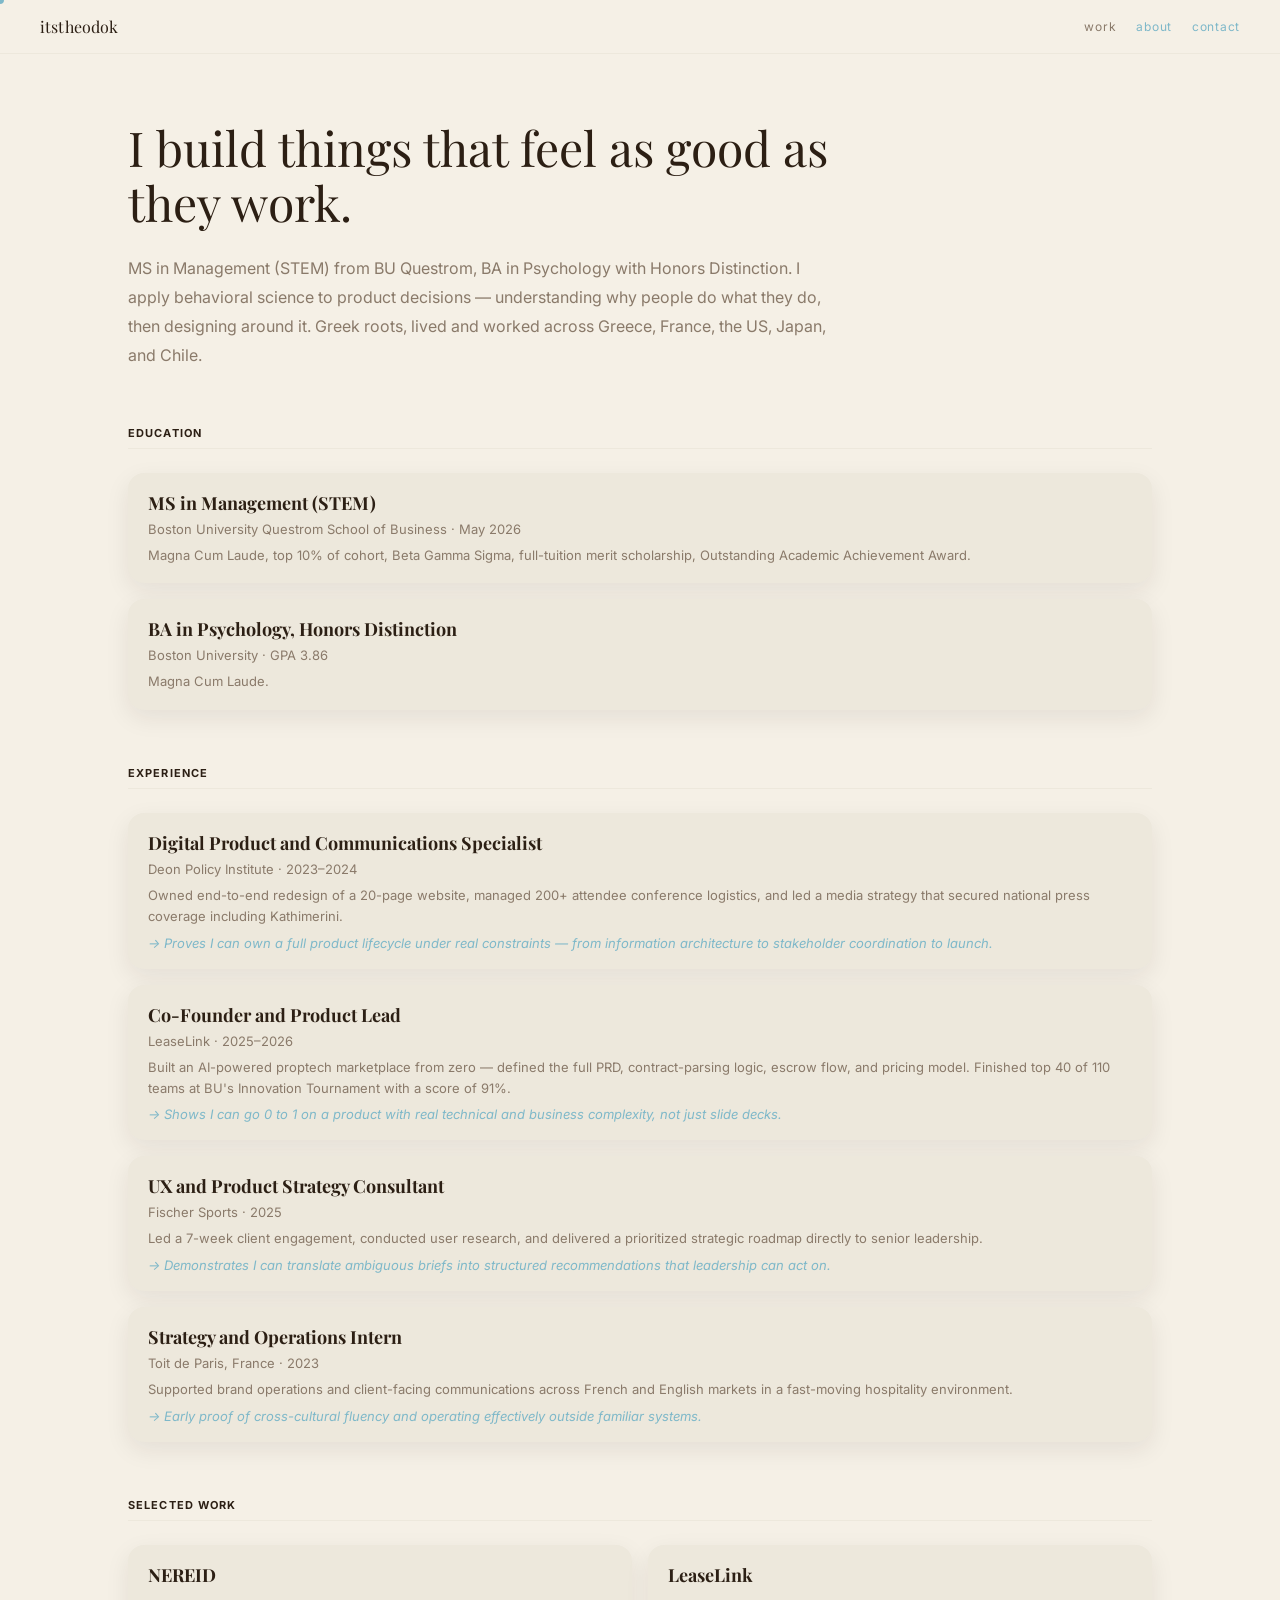
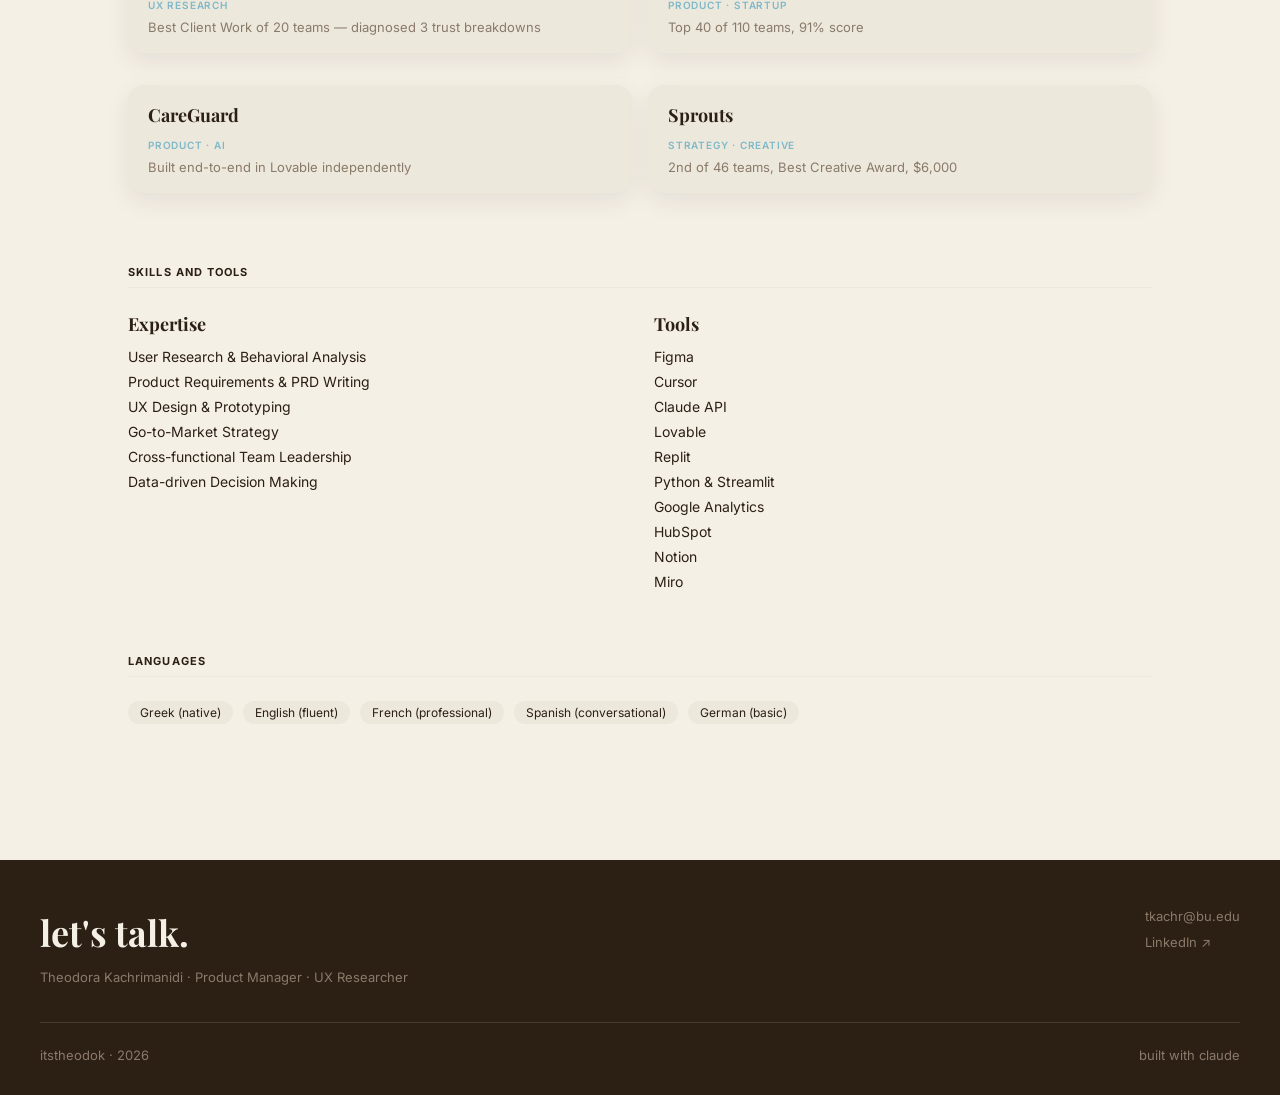
==== about.html @ 1ace08d6 "Refresh portfolio homepage and add project pages" ====
<!DOCTYPE html>
<html lang="en">
  <head>
    <meta charset="UTF-8" />
    <meta name="viewport" content="width=device-width, initial-scale=1.0" />
    <title>About — itstheodok</title>
    <meta name="description" content="About Theodora Kachrimanidi and her experience." />
    <link rel="preconnect" href="https://fonts.googleapis.com" />
    <link rel="preconnect" href="https://fonts.gstatic.com" crossorigin />
    <link
      href="https://fonts.googleapis.com/css2?family=Inter:wght@400;500;600;700&family=Playfair+Display:wght@600;700&display=swap"
      rel="stylesheet"
    />
    <link rel="stylesheet" href="styles.css" />
  </head>
  <body class="page-about">
    <nav class="site-nav">
      <a class="nav-logo" href="index.html">itstheodok</a>
      <div class="nav-links">
        <a class="nav-link" data-page="projects" href="projects.html">work</a>
        <a class="nav-link active" data-page="about" href="about.html">about</a>
        <a class="nav-link" data-page="contact" href="#footer">contact</a>
      </div>
    </nav>

    <main class="about-page">
      <section class="about-section intro">
        <p class="pull-quote">I build things that feel as good as they work.</p>
        <p class="intro-copy">
          MS in Management (STEM) from BU Questrom, BA in Psychology with Honors Distinction. I apply
          behavioral science to product decisions — understanding why people do what they do, then
          designing around it. Greek roots, lived and worked across Greece, France, the US, Japan,
          and Chile.
        </p>
      </section>

      <section class="about-section">
        <h3 class="section-label">education</h3>
        <div class="entry-card">
          <h4>MS in Management (STEM)</h4>
          <p class="meta">Boston University Questrom School of Business · May 2026</p>
          <p class="details">
            Magna Cum Laude, top 10% of cohort, Beta Gamma Sigma, full-tuition merit scholarship, Outstanding Academic Achievement Award.
          </p>
        </div>
        <div class="entry-card">
          <h4>BA in Psychology, Honors Distinction</h4>
          <p class="meta">Boston University · GPA 3.86</p>
          <p class="details">Magna Cum Laude.</p>
        </div>
      </section>

      <section class="about-section">
        <h3 class="section-label">experience</h3>
        <div class="entry-card experience-card">
          <h4>Digital Product and Communications Specialist</h4>
          <p class="meta">Deon Policy Institute · 2023–2024</p>
          <p class="details">Owned end-to-end redesign of a 20-page website, managed 200+ attendee conference logistics, and led a media strategy that secured national press coverage including Kathimerini.</p>
          <p class="impact">→ Proves I can own a full product lifecycle under real constraints — from information architecture to stakeholder coordination to launch.</p>
        </div>
        <div class="entry-card experience-card">
          <h4>Co-Founder and Product Lead</h4>
          <p class="meta">LeaseLink · 2025–2026</p>
          <p class="details">Built an AI-powered proptech marketplace from zero — defined the full PRD, contract-parsing logic, escrow flow, and pricing model. Finished top 40 of 110 teams at BU's Innovation Tournament with a score of 91%.</p>
          <p class="impact">→ Shows I can go 0 to 1 on a product with real technical and business complexity, not just slide decks.</p>
        </div>
        <div class="entry-card experience-card">
          <h4>UX and Product Strategy Consultant</h4>
          <p class="meta">Fischer Sports · 2025</p>
          <p class="details">Led a 7-week client engagement, conducted user research, and delivered a prioritized strategic roadmap directly to senior leadership.</p>
          <p class="impact">→ Demonstrates I can translate ambiguous briefs into structured recommendations that leadership can act on.</p>
        </div>
        <div class="entry-card experience-card">
          <h4>Strategy and Operations Intern</h4>
          <p class="meta">Toit de Paris, France · 2023</p>
          <p class="details">Supported brand operations and client-facing communications across French and English markets in a fast-moving hospitality environment.</p>
          <p class="impact">→ Early proof of cross-cultural fluency and operating effectively outside familiar systems.</p>
        </div>
      </section>

      <section class="about-section">
        <h3 class="section-label">selected work</h3>
        <div class="project-grid">
          <a class="project-pill" href="projects.html">
            <h4>NEREID</h4>
            <span>UX Research</span>
            <p>Best Client Work of 20 teams — diagnosed 3 trust breakdowns</p>
          </a>
          <a class="project-pill" href="projects.html">
            <h4>LeaseLink</h4>
            <span>Product · Startup</span>
            <p>Top 40 of 110 teams, 91% score</p>
          </a>
          <a class="project-pill" href="projects.html">
            <h4>CareGuard</h4>
            <span>Product · AI</span>
            <p>Built end-to-end in Lovable independently</p>
          </a>
          <a class="project-pill" href="projects.html">
            <h4>Sprouts</h4>
            <span>Strategy · Creative</span>
            <p>2nd of 46 teams, Best Creative Award, $6,000</p>
          </a>
        </div>
      </section>

      <section class="about-section skills-section">
        <h3 class="section-label">skills and tools</h3>
        <div class="skills-grid">
          <div>
            <h4>Expertise</h4>
            <ul>
              <li>User Research & Behavioral Analysis</li>
              <li>Product Requirements & PRD Writing</li>
              <li>UX Design & Prototyping</li>
              <li>Go-to-Market Strategy</li>
              <li>Cross-functional Team Leadership</li>
              <li>Data-driven Decision Making</li>
            </ul>
          </div>
          <div>
            <h4>Tools</h4>
            <ul>
              <li>Figma</li>
              <li>Cursor</li>
              <li>Claude API</li>
              <li>Lovable</li>
              <li>Replit</li>
              <li>Python & Streamlit</li>
              <li>Google Analytics</li>
              <li>HubSpot</li>
              <li>Notion</li>
              <li>Miro</li>
            </ul>
          </div>
        </div>
      </section>

      <section class="about-section">
        <h3 class="section-label">languages</h3>
        <div class="language-list">
          <span>Greek (native)</span>
          <span>English (fluent)</span>
          <span>French (professional)</span>
          <span>Spanish (conversational)</span>
          <span>German (basic)</span>
        </div>
      </section>
    </main>

    <footer id="footer" class="site-footer">
      <div class="footer-top">
        <div>
          <h2>let's talk.</h2>
          <p>Theodora Kachrimanidi · Product Manager · UX Researcher</p>
        </div>
        <div class="footer-links">
          <a href="mailto:tkachr@bu.edu">tkachr@bu.edu</a>
          <a href="https://www.linkedin.com" target="_blank" rel="noreferrer">LinkedIn ↗</a>
        </div>
      </div>
      <div class="footer-bottom">
        <span>itstheodok · <span id="year"></span></span>
        <span>built with claude</span>
      </div>
    </footer>

    <div class="cursor-dot" aria-hidden="true"></div>
    <script src="script.js"></script>
  </body>
</html>
---- styles.css ----
:root {
  --cream: #f5f0e6;
  --linen: #ede8dc;
  --espresso: #2c1f14;
  --sky: #7eb8c9;
  --mid: #8a7a6a;
  --border: rgba(44, 31, 20, 0.16);
  --shadow: rgba(44, 31, 20, 0.08);
}

* {
  box-sizing: border-box;
}

html {
  scroll-behavior: smooth;
}

body {
  margin: 0;
  font-family: "Inter", sans-serif;
  background: var(--cream);
  color: var(--espresso);
  cursor: none;
}

img {
  display: block;
  width: 100%;
}

a {
  color: inherit;
  text-decoration: none;
}

button {
  font: inherit;
}

.site-nav {
  position: fixed;
  top: 0;
  left: 0;
  right: 0;
  z-index: 1000;
  display: flex;
  justify-content: space-between;
  align-items: center;
  padding: 16px 40px;
  background: rgba(245, 240, 230, 0.95);
  backdrop-filter: blur(8px);
  border-bottom: 1px solid var(--linen);
}

.nav-logo {
  font-family: "Playfair Display", serif;
  font-size: 16px;
  color: var(--espresso);
  letter-spacing: 0.01em;
}

.nav-links {
  display: flex;
  gap: 20px;
  align-items: center;
}

.nav-link {
  font-size: 12px;
  letter-spacing: 0.06em;
  text-transform: lowercase;
  color: var(--mid);
  transition: color 180ms ease;
}

.nav-link:hover,
.nav-link.active {
  color: var(--sky);
}

.hero-canvas {
  position: fixed;
  inset: 0;
  width: 100%;
  height: 100%;
  z-index: 0;
  pointer-events: none;
}

.hero {
  position: relative;
  min-height: 100vh;
  display: grid;
  place-items: center;
  padding: 120px 24px 80px;
  background: var(--cream);
  overflow: hidden;
}

.hero-content {
  position: relative;
  z-index: 1;
  text-align: center;
  max-width: 920px;
}

.hero h1 {
  margin: 0;
  font-family: "Playfair Display", serif;
  font-size: clamp(42px, 8vw, 96px);
  line-height: 1;
  letter-spacing: -0.03em;
  color: var(--espresso);
}

.typewriter-wrap {
  min-height: 24px;
  margin-top: 16px;
  display: flex;
  justify-content: center;
  align-items: center;
}

.typewriter {
  font-size: 14px;
  font-style: italic;
  color: var(--mid);
  opacity: 1;
  transition: opacity 400ms ease;
}

.typewriter.fade-out {
  opacity: 0;
}

.hero-pill {
  display: inline-flex;
  margin-top: 20px;
  padding: 5px 16px;
  border: 1px solid var(--sky);
  border-radius: 999px;
  color: var(--sky);
  font-size: 10px;
  font-weight: 600;
  letter-spacing: 0.08em;
  text-transform: uppercase;
}

.hero-bounce {
  margin-top: 28px;
  font-size: 12px;
  color: var(--mid);
  animation: bounce 1.2s infinite;
}

@keyframes bounce {
  0%, 100% {
    transform: translateY(0);
  }
  50% {
    transform: translateY(6px);
  }
}

.scroll-gallery {
  position: relative;
  min-height: 1800px;
  overflow: hidden;
  background: var(--cream);
  padding: 80px 0 140px;
}

.gallery-canvas {
  position: absolute;
  inset: 0;
  width: 100%;
  height: 100%;
  z-index: 0;
  pointer-events: none;
}

.photo-slot {
  position: relative;
  z-index: 1;
  width: 280px;
  height: 360px;
  overflow: hidden;
  opacity: 0;
  transform: translateY(40px);
  transition: opacity 0.6s ease, transform 0.6s ease;
  will-change: transform, opacity;
}

.photo-slot.is-visible {
  opacity: 1;
  transform: translateY(0);
}

.photo-slot img {
  width: 100%;
  height: 100%;
  object-fit: cover;
  display: block;
}

.photo-slot-1 {
  margin-left: 8%;
  margin-top: 40px;
  transform: rotate(-2deg);
}

.photo-slot-2 {
  margin-left: 52%;
  margin-top: -20px;
  transform: rotate(1.5deg);
}

.photo-slot-3 {
  margin-left: 18%;
  margin-top: 30px;
  transform: rotate(-1deg);
}

.photo-slot-4 {
  margin-left: 58%;
  margin-top: -30px;
  transform: rotate(2deg);
}

.photo-slot-5 {
  margin-left: 10%;
  margin-top: 20px;
  transform: rotate(-1.5deg);
}

.photo-slot-6 {
  margin-left: 60%;
  margin-top: -10px;
  transform: rotate(1deg);
}

.photo-slot.is-visible {
  transform: translateY(0) rotate(0deg);
}

.site-footer {
  padding: 48px 40px 32px;
  background: var(--espresso);
  color: var(--cream);
}

.footer-top {
  display: flex;
  justify-content: space-between;
  gap: 24px;
  align-items: flex-start;
}

.site-footer h2 {
  margin: 0 0 8px;
  font-family: "Playfair Display", serif;
  font-size: 36px;
  color: var(--cream);
}

.site-footer p,
.site-footer .footer-links a,
.site-footer .footer-bottom {
  font-size: 13px;
  color: var(--mid);
}

.footer-links {
  display: flex;
  flex-direction: column;
  gap: 10px;
}

.footer-links a {
  color: var(--sky);
}

.footer-bottom {
  margin-top: 24px;
  padding-top: 24px;
  border-top: 1px solid rgba(255, 255, 255, 0.12);
  display: flex;
  justify-content: space-between;
  gap: 16px;
  font-size: 11px;
}

.about-page {
  padding: 120px 10% 80px;
  background: var(--cream);
}

.about-section {
  margin-bottom: 56px;
}

.pull-quote {
  margin: 0 0 24px;
  max-width: 700px;
  font-family: "Playfair Display", serif;
  font-size: clamp(28px, 4vw, 48px);
  color: var(--espresso);
  line-height: 1.15;
}

.intro-copy {
  margin: 0;
  max-width: 700px;
  font-size: 16px;
  line-height: 1.8;
  color: var(--mid);
}

.section-label {
  margin: 0 0 24px;
  font-size: 11px;
  font-weight: 700;
  letter-spacing: 0.1em;
  text-transform: uppercase;
  color: var(--espresso);
  padding-bottom: 8px;
  border-bottom: 1px solid var(--linen);
}

.entry-card,
.project-pill {
  background: var(--linen);
  padding: 18px 20px;
  border-radius: 16px;
  margin-bottom: 16px;
  box-shadow: 0 8px 24px var(--shadow);
}

.entry-card h4,
.project-pill h4 {
  margin: 0 0 6px;
  font-family: "Playfair Display", serif;
  font-size: 18px;
  color: var(--espresso);
}

.meta {
  margin: 0 0 8px;
  font-size: 13px;
  color: var(--mid);
}

.details {
  margin: 0;
  font-size: 13px;
  color: var(--mid);
  line-height: 1.6;
}

.impact {
  margin: 8px 0 0;
  font-size: 13px;
  color: var(--sky);
  font-style: italic;
}

.project-grid {
  display: grid;
  grid-template-columns: repeat(2, minmax(0, 1fr));
  gap: 16px;
}

.project-pill {
  display: block;
  transition: transform 180ms ease, box-shadow 180ms ease;
}

.project-pill:hover {
  transform: translateY(-2px);
  box-shadow: 0 12px 28px rgba(44, 31, 20, 0.12);
}

.project-pill span {
  display: inline-block;
  margin-bottom: 8px;
  color: var(--sky);
  font-size: 10px;
  letter-spacing: 0.08em;
  text-transform: uppercase;
  font-weight: 600;
}

.project-pill p {
  margin: 0;
  font-size: 13px;
  color: var(--mid);
}

.skills-grid {
  display: grid;
  grid-template-columns: 1fr 1fr;
  gap: 28px;
}

.skills-grid h4 {
  margin: 0 0 12px;
  font-family: "Playfair Display", serif;
  font-size: 18px;
}

.skills-grid ul {
  margin: 0;
  padding: 0;
  list-style: none;
}

.skills-grid li {
  margin-bottom: 8px;
  font-size: 14px;
  color: var(--espresso);
}

.language-list {
  display: flex;
  flex-wrap: wrap;
  gap: 10px;
}

.language-list span {
  display: inline-block;
  background: var(--linen);
  color: var(--espresso);
  padding: 4px 12px;
  border-radius: 999px;
  font-size: 12px;
}

.page-projects {
  min-height: 100vh;
  background: #f5f0e6;
  color: #2c1f14;
  overflow: hidden;
  position: relative;
  margin: 0;
}

.page-project-detail {
  min-height: 100vh;
  background: #f5f0e6;
  color: #2c1f14;
  margin: 0;
}

.noise-filter {
  position: absolute;
  inset: 0;
  pointer-events: none;
}

.page-projects::before {
  content: "";
  position: fixed;
  inset: 0;
  background: #f5f0e6;
  filter: url(#noiseFilter);
  opacity: 0.03;
  pointer-events: none;
}

.menu-bar {
  position: fixed;
  top: 0;
  left: 0;
  right: 0;
  z-index: 100;
  height: 28px;
  display: flex;
  justify-content: space-between;
  align-items: center;
  padding: 0 20px;
  background: #2c1f14;
  color: #f5f0e6;
  font-size: 11px;
}

.menu-left,
.menu-right {
  display: flex;
  gap: 12px;
  align-items: center;
}

.menu-nav-link {
  color: #f5f0e6;
  font-size: 11px;
  opacity: 0.9;
  text-decoration: none;
}

.menu-nav-link.active {
  color: #7eb8c9;
  opacity: 1;
}

.apple-mark {
  font-size: 12px;
}

.desktop-shell {
  position: relative;
  height: calc(100vh - 28px - 56px);
  margin-top: 28px;
  margin-bottom: 56px;
  background: #f5f0e6;
  overflow: hidden;
}

.folder {
  position: absolute;
  display: flex;
  flex-direction: column;
  align-items: center;
  gap: 6px;
  color: #2c1f14;
  text-decoration: none;
  transition: transform 0.15s ease;
}

.folder:hover {
  transform: translateY(-4px);
}

.folder span {
  max-width: 90px;
  text-align: center;
  font-size: 11px;
  line-height: 1.2;
  color: #2c1f14;
}

.folder:hover span {
  color: #7eb8c9;
}

.folder-muted span {
  font-style: italic;
  color: #8a7a6a;
}

.folder-icon {
  width: 80px;
  height: 56px;
  fill: #e8789a;
  filter: drop-shadow(0 2px 4px rgba(0, 0, 0, 0.15));
}

.folder-icon rect:last-child {
  fill: #d4607a;
}

.dock-bar {
  position: fixed;
  bottom: 0;
  left: 0;
  right: 0;
  height: 56px;
  display: flex;
  justify-content: center;
  align-items: center;
  gap: 12px;
  background: rgba(237, 232, 220, 0.8);
  backdrop-filter: blur(12px);
  border-top: 1px solid rgba(44, 31, 20, 0.08);
}

.dock-icon {
  width: 36px;
  height: 36px;
  border-radius: 50%;
}

.dock-espresso {
  background: #2c1f14;
}

.dock-sky {
  background: #7eb8c9;
}

.dock-rose {
  background: #d4607a;
}

.dock-mid {
  background: #8a7a6a;
}

.dock-linen {
  background: #ede8dc;
  border: 1px solid #2c1f14;
}

.project-detail-shell {
  min-height: 100vh;
  display: grid;
  place-items: center;
  padding: 96px 24px 24px;
  text-align: center;
}

.project-detail-shell h1 {
  margin: 0 0 12px;
  font-family: "Playfair Display", serif;
  font-size: clamp(32px, 5vw, 48px);
  color: #2c1f14;
}

.project-detail-shell p {
  margin: 0;
  font-size: 14px;
  color: #8a7a6a;
}

.project-tag {
  display: inline-block;
  margin: 0 0 12px;
  font-size: 11px;
  font-weight: 600;
  letter-spacing: 0.08em;
  text-transform: uppercase;
  color: #7eb8c9;
}

.folder-icon .folder-tab {
  fill: rgba(255, 255, 255, 0.65);
}

.folder:nth-child(1) {
  top: 8%;
  left: 6%;
}

.folder:nth-child(2) {
  top: 10%;
  right: 18%;
}

.folder:nth-child(3) {
  top: 38%;
  left: 10%;
}

.folder:nth-child(4) {
  top: 38%;
  right: 12%;
}

.folder:nth-child(5) {
  bottom: 24%;
  left: 50%;
  transform: translateX(-50%);
}

.folder:nth-child(6) {
  bottom: 10%;
  right: 8%;
}

.desktop-hint {
  position: absolute;
  right: 24px;
  bottom: 90px;
  padding: 8px 12px;
  border-radius: 999px;
  background: rgba(44, 31, 20, 0.78);
  color: var(--cream);
  font-size: 10px;
  letter-spacing: 0.08em;
  opacity: 1;
  transition: opacity 220ms ease;
}

.desktop-hint.is-hidden {
  opacity: 0;
}

.modal-overlay {
  position: fixed;
  inset: 0;
  background: rgba(44, 31, 20, 0.8);
  display: grid;
  place-items: center;
  z-index: 2000;
  padding: 24px;
}

.modal-card {
  width: min(600px, 100%);
  background: var(--cream);
  border-radius: 12px;
  padding: 40px;
  box-shadow: 0 20px 40px rgba(0, 0, 0, 0.2);
}

.modal-card h3 {
  margin: 0 0 8px;
  font-family: "Playfair Display", serif;
  font-size: 28px;
  color: #2c1f14;
}

.modal-tag {
  display: inline-block;
  margin-bottom: 12px;
  padding: 4px 10px;
  border-radius: 999px;
  background: var(--sky);
  color: var(--cream);
  font-size: 10px;
  font-weight: 600;
  letter-spacing: 0.08em;
  text-transform: uppercase;
}

.modal-card p {
  color: #8a7a6a;
  line-height: 1.7;
  font-size: 14px;
}

.modal-card a {
  color: #7eb8c9;
  font-weight: 600;
}

.cursor-dot {
  position: fixed;
  left: 0;
  top: 0;
  width: 8px;
  height: 8px;
  border-radius: 50%;
  background: var(--sky);
  transform: translate(-50%, -50%);
  pointer-events: none;
  z-index: 9999;
  transition: transform 120ms ease-out;
}

.cursor-dot.is-hidden {
  opacity: 0;
}

.cursor-trail {
  position: fixed;
  width: 5px;
  height: 5px;
  border-radius: 50%;
  background: var(--sky);
  pointer-events: none;
  z-index: 9998;
  opacity: 1;
  transition: opacity 400ms ease, transform 400ms ease;
}

.heatmap-dot {
  position: fixed;
  width: 12px;
  height: 12px;
  border-radius: 50%;
  background: var(--sky);
  opacity: 0.15;
  pointer-events: none;
  z-index: 1;
  transition: opacity 3s ease-out;
}

@media (max-width: 768px) {
  .site-nav {
    padding: 16px 20px;
  }

  .nav-links .nav-link:not(.active) {
    display: none;
  }

  .hero h1 {
    font-size: clamp(34px, 10vw, 48px);
  }

  .about-page {
    padding: 80px 6% 80px;
  }

  .project-grid,
  .skills-grid {
    grid-template-columns: 1fr;
  }

  .strip-set img {
    width: 240px;
    height: 220px;
  }

  .page-projects {
    overflow: auto;
  }

  .desktop-shell {
    height: auto;
    min-height: 100vh;
  }

  .desktop-folders {
    display: grid;
    grid-template-columns: 1fr;
    gap: 16px;
    padding: 80px 20px 120px;
  }

  .folder {
    position: static;
    transform: none;
    display: flex;
    flex-direction: row;
    justify-content: flex-start;
    align-items: center;
    gap: 12px;
    padding: 12px 16px;
    background: var(--linen);
    border-radius: 12px;
  }

  .folder:hover {
    transform: none;
  }

  .desktop-hint,
  .dock-bar {
    display: none;
  }
}
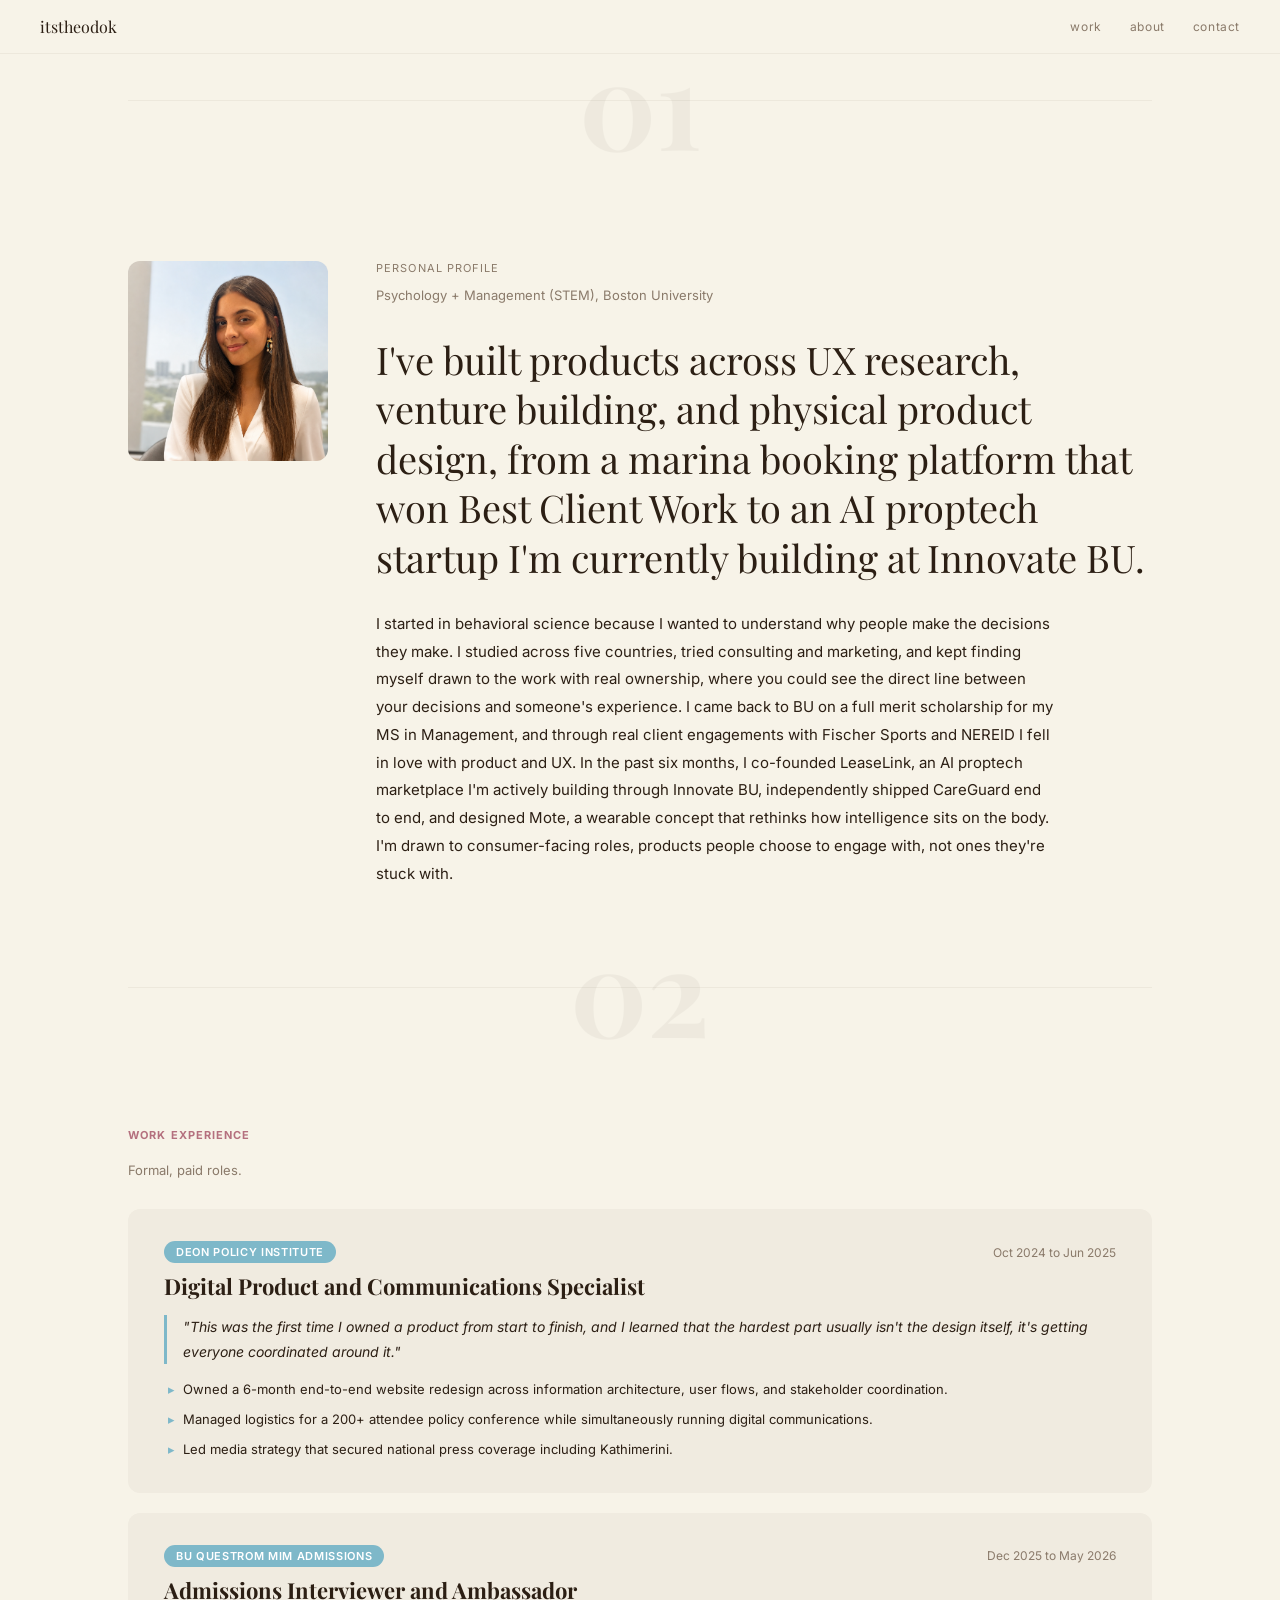
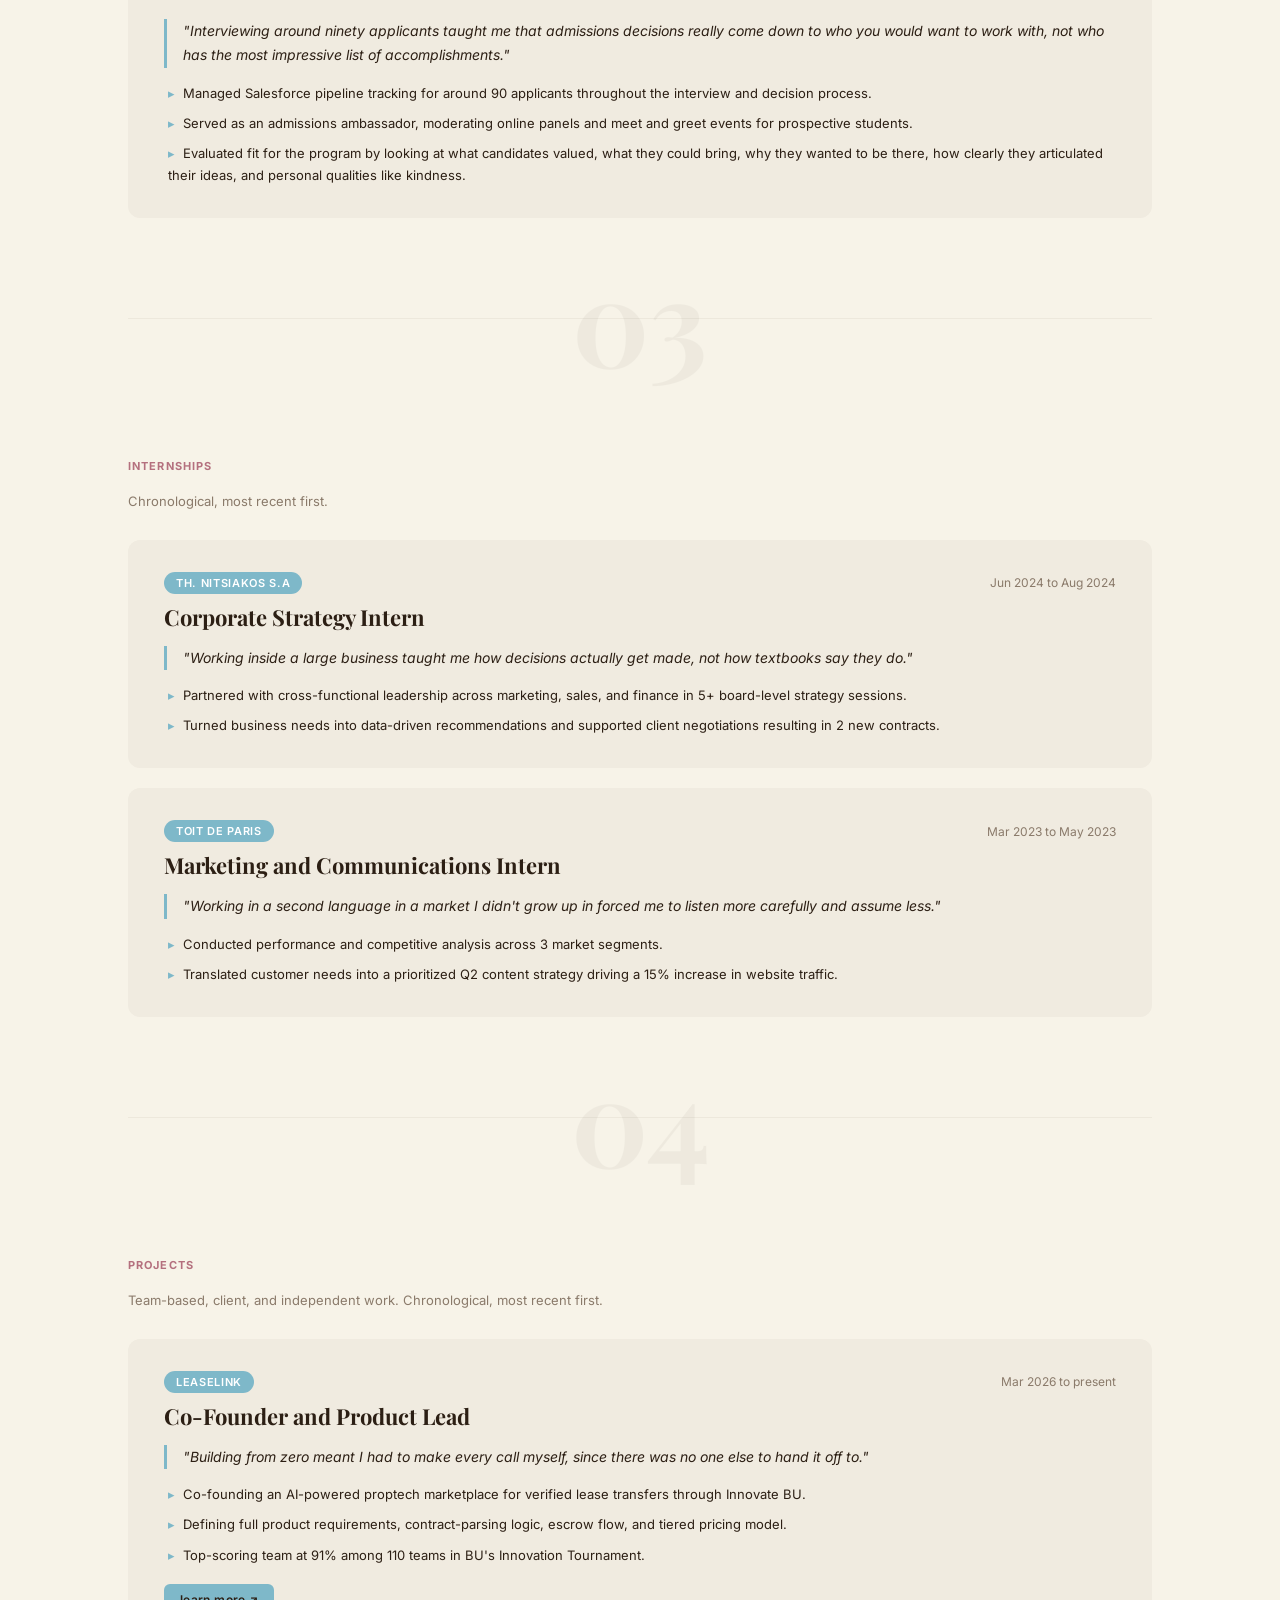
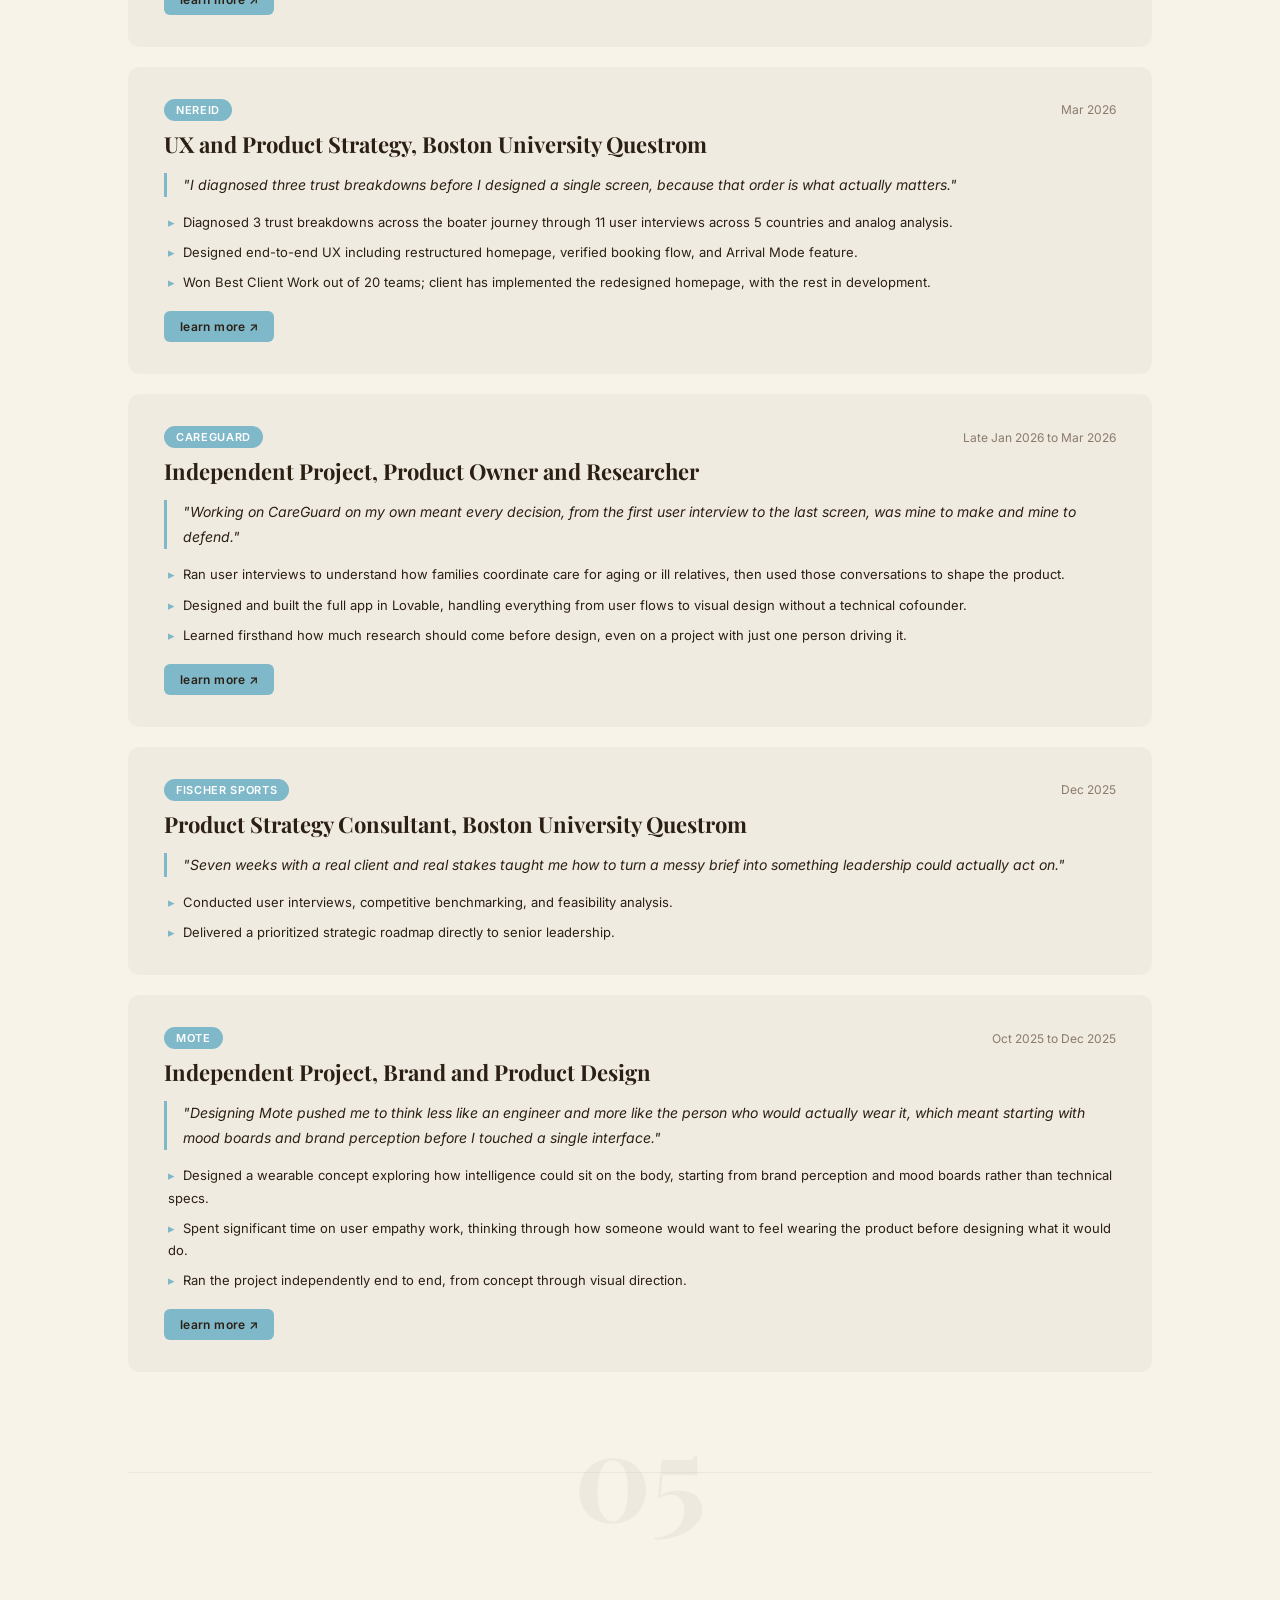
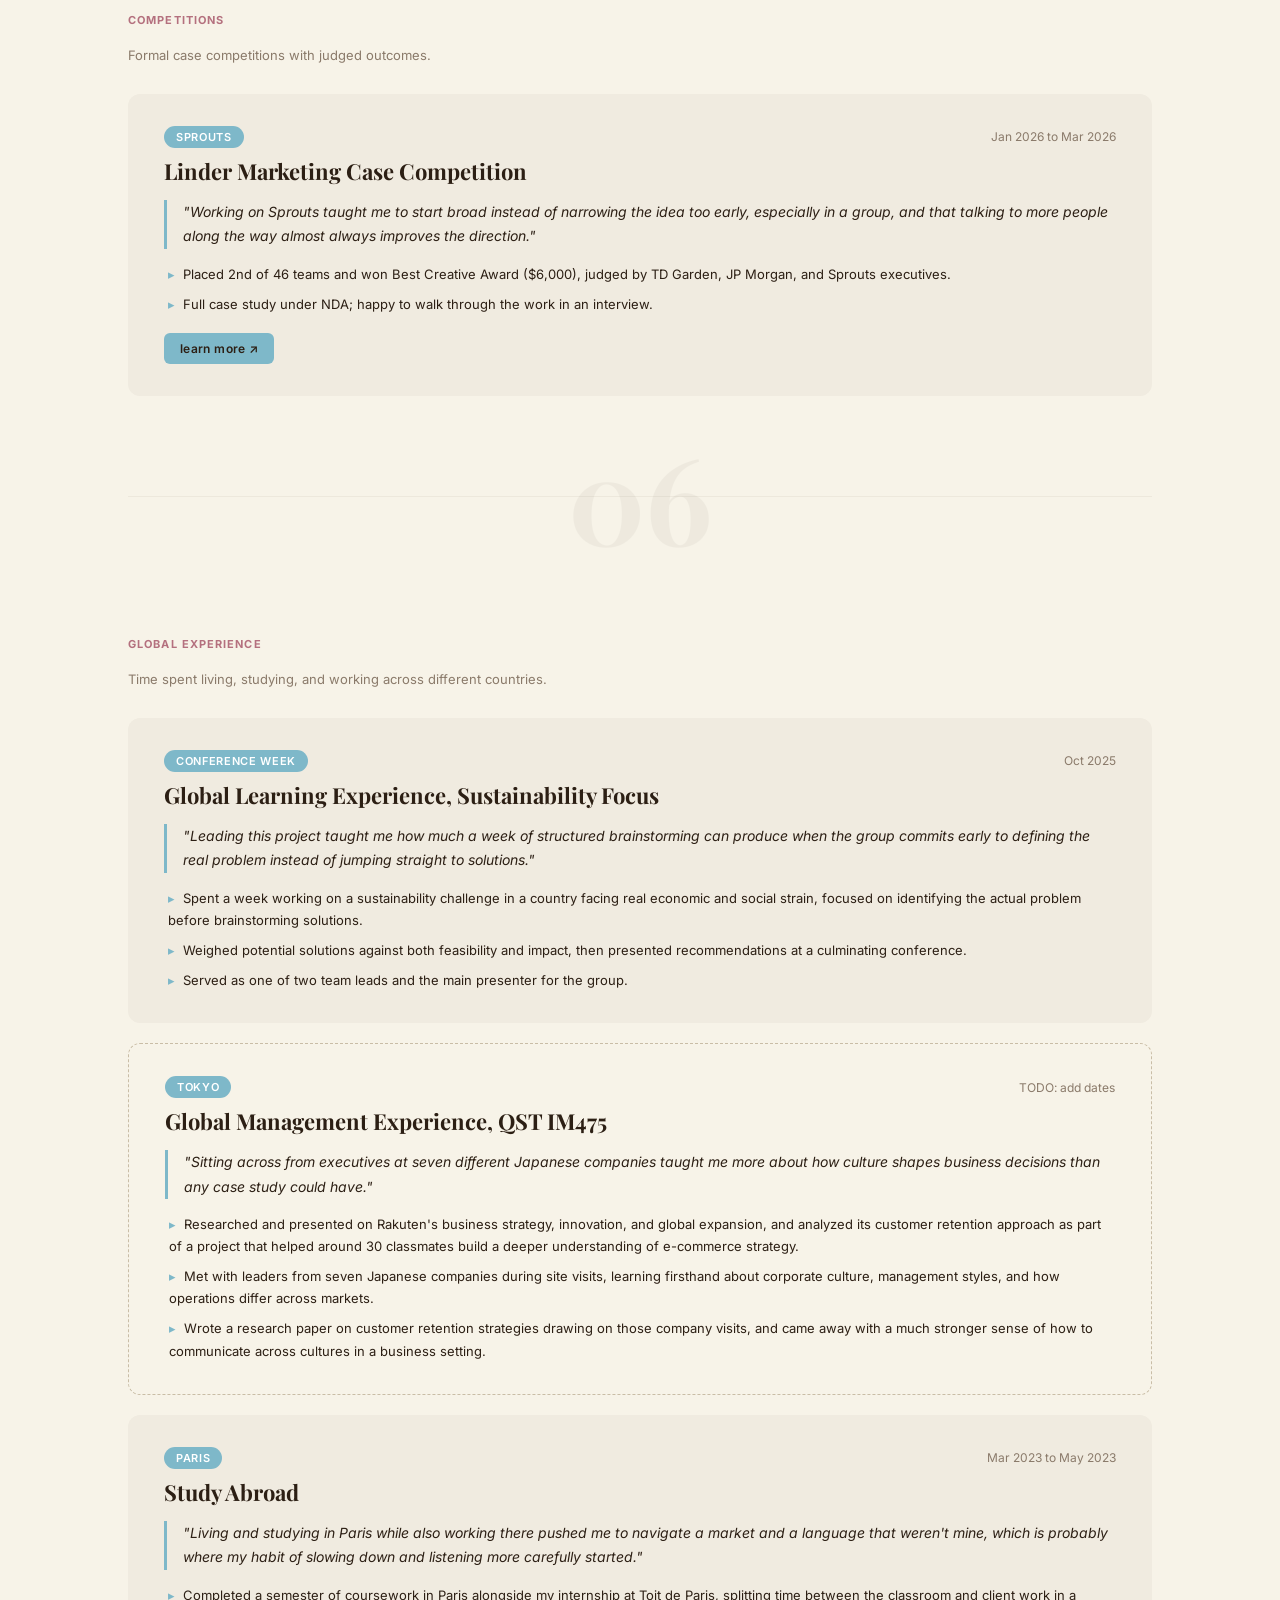
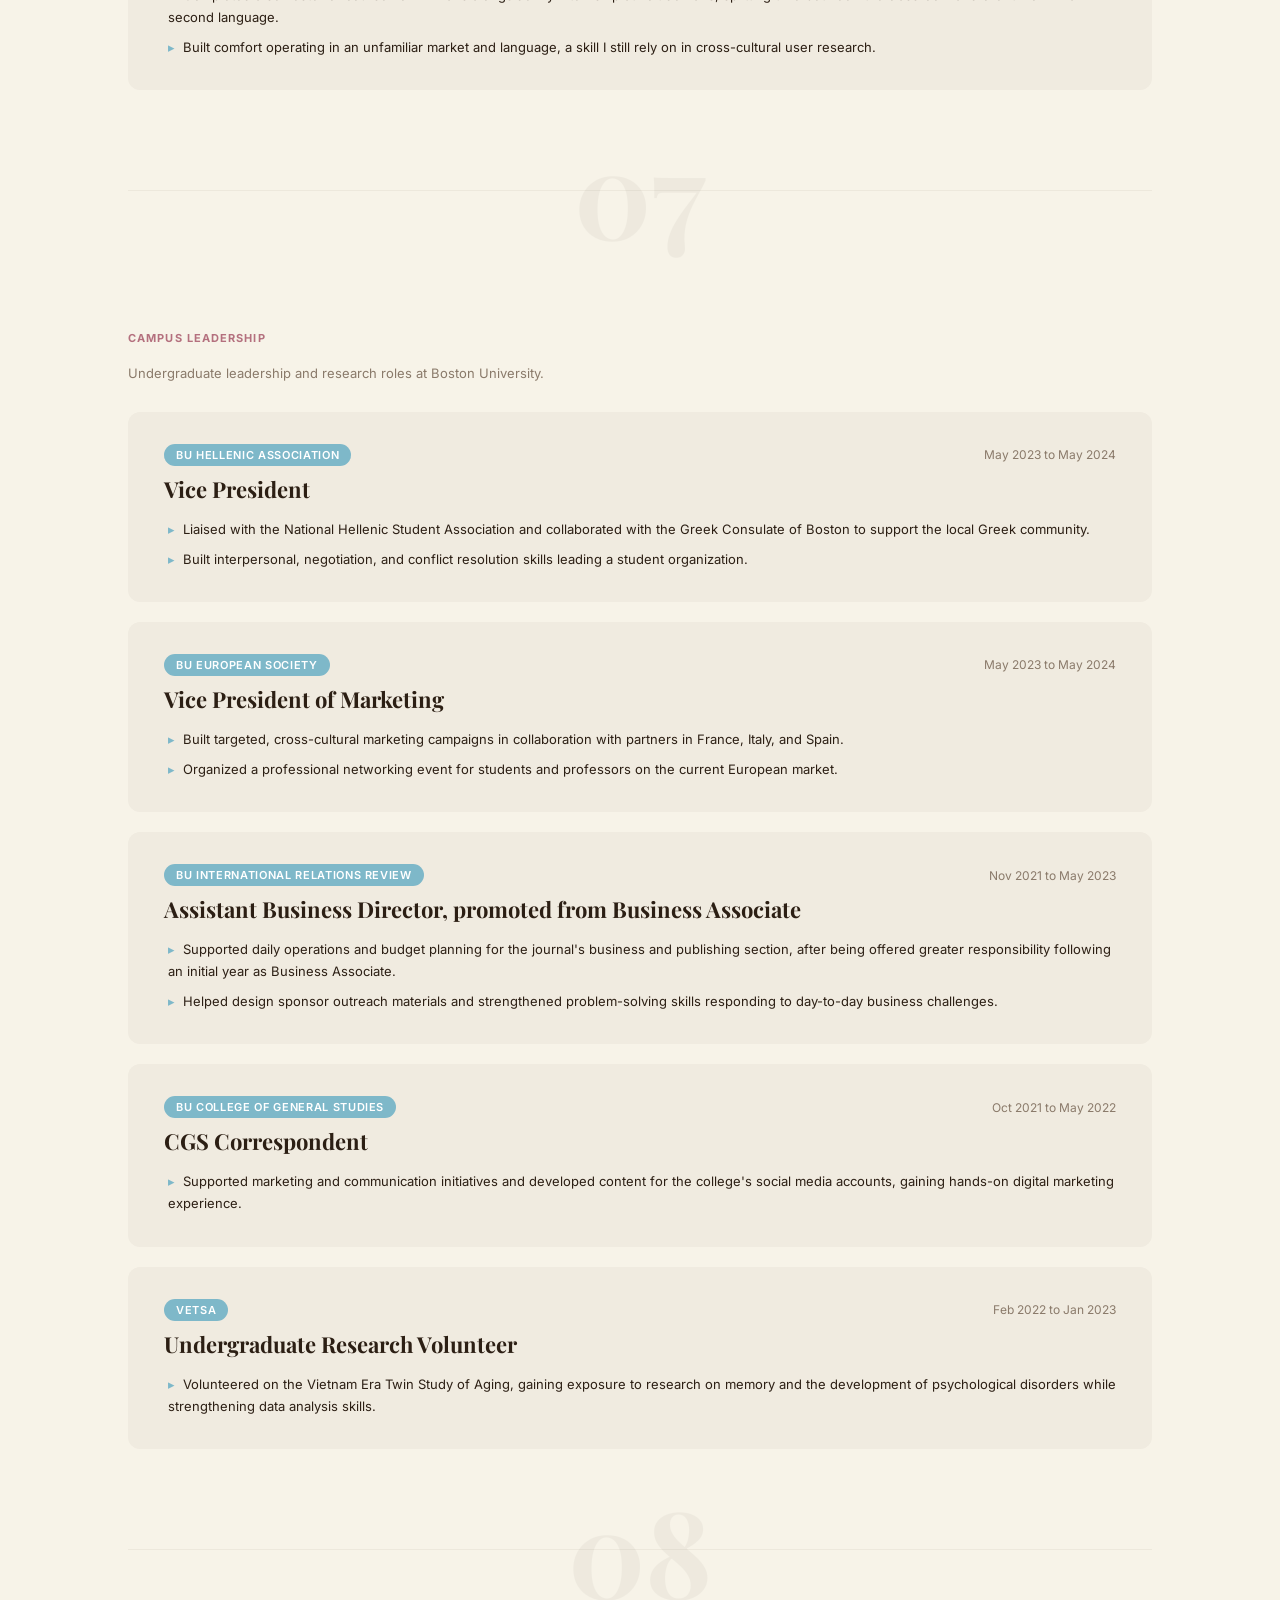
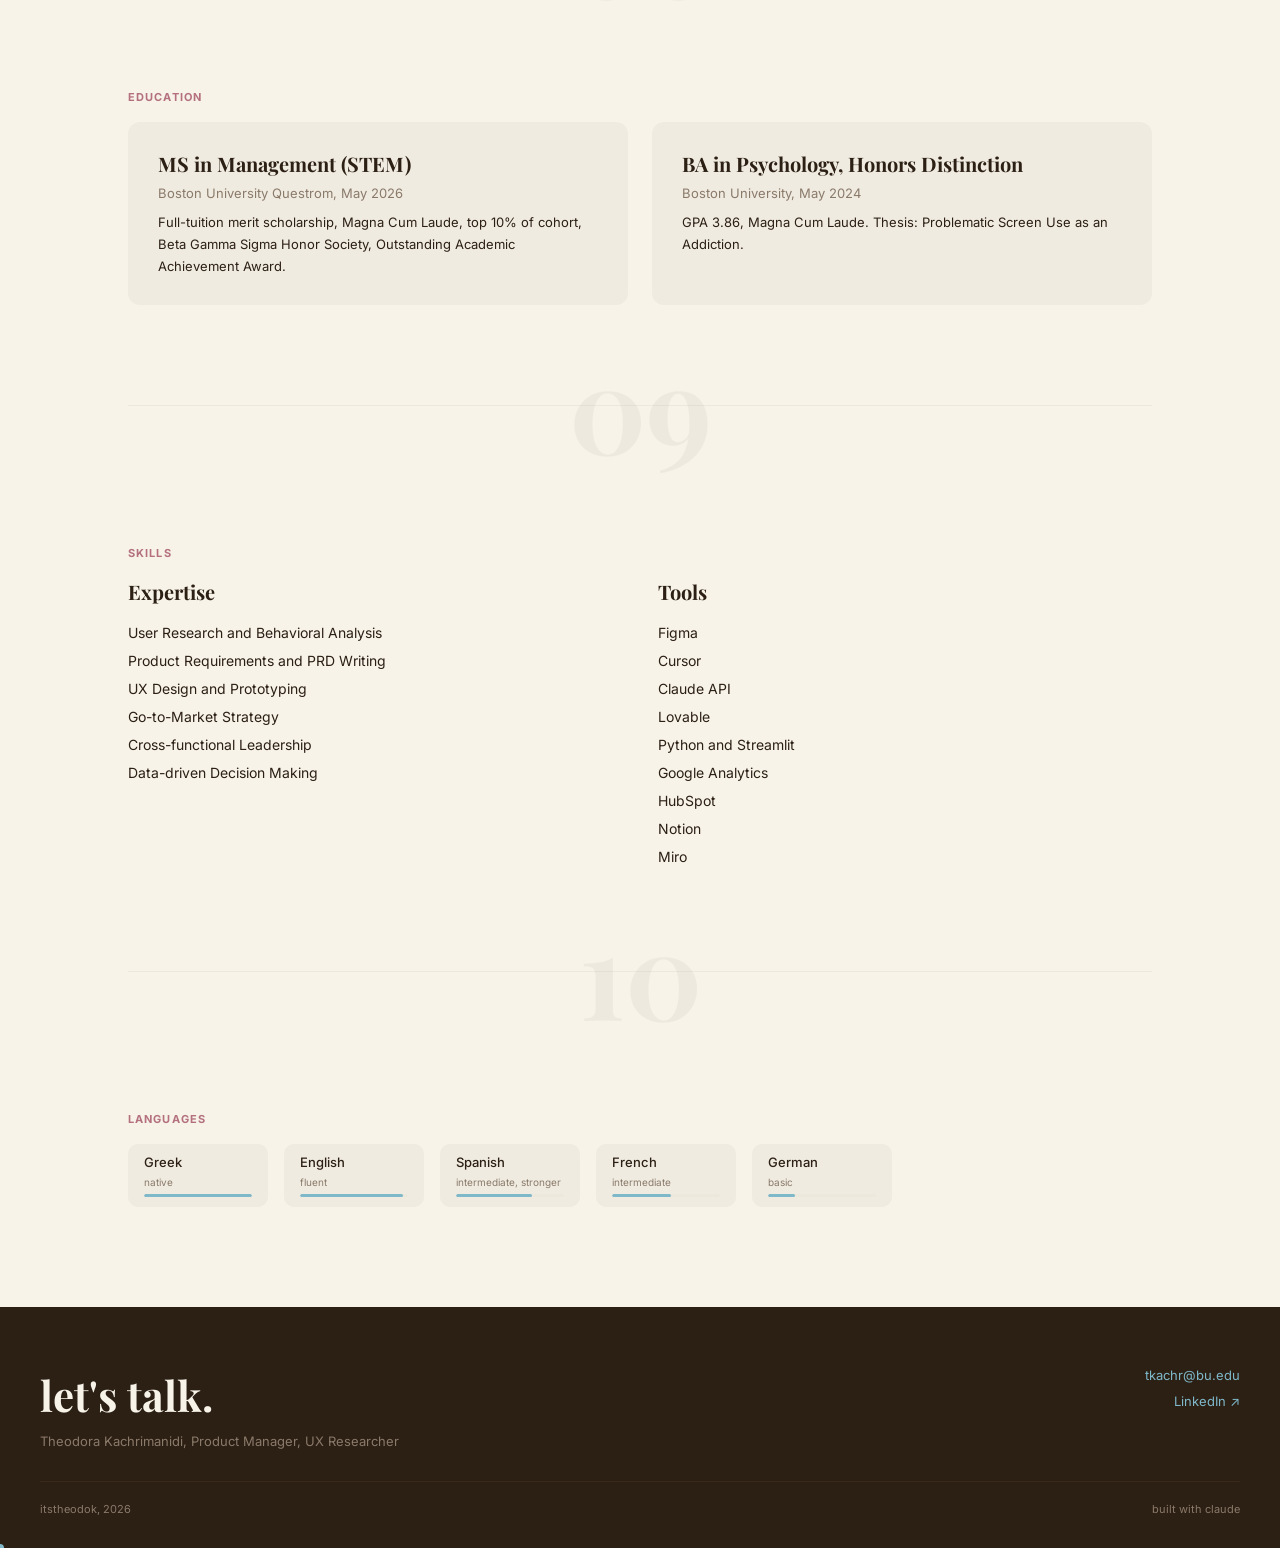
==== commit 180d9e67: "update site with latest changes" ====
--- a/about.html
+++ b/about.html
@@ -1,171 +1,794 @@
 <!DOCTYPE html>
 <html lang="en">
-  <head>
-    <meta charset="UTF-8" />
-    <meta name="viewport" content="width=device-width, initial-scale=1.0" />
-    <title>About — itstheodok</title>
-    <meta name="description" content="About Theodora Kachrimanidi and her experience." />
-    <link rel="preconnect" href="https://fonts.googleapis.com" />
-    <link rel="preconnect" href="https://fonts.gstatic.com" crossorigin />
-    <link
-      href="https://fonts.googleapis.com/css2?family=Inter:wght@400;500;600;700&family=Playfair+Display:wght@600;700&display=swap"
-      rel="stylesheet"
-    />
-    <link rel="stylesheet" href="styles.css" />
-  </head>
-  <body class="page-about">
-    <nav class="site-nav">
-      <a class="nav-logo" href="index.html">itstheodok</a>
-      <div class="nav-links">
-        <a class="nav-link" data-page="projects" href="projects.html">work</a>
-        <a class="nav-link active" data-page="about" href="about.html">about</a>
-        <a class="nav-link" data-page="contact" href="#footer">contact</a>
-      </div>
-    </nav>
-
-    <main class="about-page">
-      <section class="about-section intro">
-        <p class="pull-quote">I build things that feel as good as they work.</p>
-        <p class="intro-copy">
-          MS in Management (STEM) from BU Questrom, BA in Psychology with Honors Distinction. I apply
-          behavioral science to product decisions — understanding why people do what they do, then
-          designing around it. Greek roots, lived and worked across Greece, France, the US, Japan,
-          and Chile.
-        </p>
-      </section>
-
-      <section class="about-section">
-        <h3 class="section-label">education</h3>
-        <div class="entry-card">
-          <h4>MS in Management (STEM)</h4>
-          <p class="meta">Boston University Questrom School of Business · May 2026</p>
-          <p class="details">
-            Magna Cum Laude, top 10% of cohort, Beta Gamma Sigma, full-tuition merit scholarship, Outstanding Academic Achievement Award.
-          </p>
-        </div>
-        <div class="entry-card">
-          <h4>BA in Psychology, Honors Distinction</h4>
-          <p class="meta">Boston University · GPA 3.86</p>
-          <p class="details">Magna Cum Laude.</p>
-        </div>
-      </section>
-
-      <section class="about-section">
-        <h3 class="section-label">experience</h3>
-        <div class="entry-card experience-card">
-          <h4>Digital Product and Communications Specialist</h4>
-          <p class="meta">Deon Policy Institute · 2023–2024</p>
-          <p class="details">Owned end-to-end redesign of a 20-page website, managed 200+ attendee conference logistics, and led a media strategy that secured national press coverage including Kathimerini.</p>
-          <p class="impact">→ Proves I can own a full product lifecycle under real constraints — from information architecture to stakeholder coordination to launch.</p>
-        </div>
-        <div class="entry-card experience-card">
-          <h4>Co-Founder and Product Lead</h4>
-          <p class="meta">LeaseLink · 2025–2026</p>
-          <p class="details">Built an AI-powered proptech marketplace from zero — defined the full PRD, contract-parsing logic, escrow flow, and pricing model. Finished top 40 of 110 teams at BU's Innovation Tournament with a score of 91%.</p>
-          <p class="impact">→ Shows I can go 0 to 1 on a product with real technical and business complexity, not just slide decks.</p>
-        </div>
-        <div class="entry-card experience-card">
-          <h4>UX and Product Strategy Consultant</h4>
-          <p class="meta">Fischer Sports · 2025</p>
-          <p class="details">Led a 7-week client engagement, conducted user research, and delivered a prioritized strategic roadmap directly to senior leadership.</p>
-          <p class="impact">→ Demonstrates I can translate ambiguous briefs into structured recommendations that leadership can act on.</p>
-        </div>
-        <div class="entry-card experience-card">
-          <h4>Strategy and Operations Intern</h4>
-          <p class="meta">Toit de Paris, France · 2023</p>
-          <p class="details">Supported brand operations and client-facing communications across French and English markets in a fast-moving hospitality environment.</p>
-          <p class="impact">→ Early proof of cross-cultural fluency and operating effectively outside familiar systems.</p>
-        </div>
-      </section>
-
-      <section class="about-section">
-        <h3 class="section-label">selected work</h3>
-        <div class="project-grid">
-          <a class="project-pill" href="projects.html">
-            <h4>NEREID</h4>
-            <span>UX Research</span>
-            <p>Best Client Work of 20 teams — diagnosed 3 trust breakdowns</p>
-          </a>
-          <a class="project-pill" href="projects.html">
-            <h4>LeaseLink</h4>
-            <span>Product · Startup</span>
-            <p>Top 40 of 110 teams, 91% score</p>
-          </a>
-          <a class="project-pill" href="projects.html">
-            <h4>CareGuard</h4>
-            <span>Product · AI</span>
-            <p>Built end-to-end in Lovable independently</p>
-          </a>
-          <a class="project-pill" href="projects.html">
-            <h4>Sprouts</h4>
-            <span>Strategy · Creative</span>
-            <p>2nd of 46 teams, Best Creative Award, $6,000</p>
-          </a>
-        </div>
-      </section>
-
-      <section class="about-section skills-section">
-        <h3 class="section-label">skills and tools</h3>
-        <div class="skills-grid">
-          <div>
-            <h4>Expertise</h4>
-            <ul>
-              <li>User Research & Behavioral Analysis</li>
-              <li>Product Requirements & PRD Writing</li>
-              <li>UX Design & Prototyping</li>
-              <li>Go-to-Market Strategy</li>
-              <li>Cross-functional Team Leadership</li>
-              <li>Data-driven Decision Making</li>
-            </ul>
-          </div>
-          <div>
-            <h4>Tools</h4>
-            <ul>
-              <li>Figma</li>
-              <li>Cursor</li>
-              <li>Claude API</li>
-              <li>Lovable</li>
-              <li>Replit</li>
-              <li>Python & Streamlit</li>
-              <li>Google Analytics</li>
-              <li>HubSpot</li>
-              <li>Notion</li>
-              <li>Miro</li>
-            </ul>
-          </div>
-        </div>
-      </section>
-
-      <section class="about-section">
-        <h3 class="section-label">languages</h3>
-        <div class="language-list">
-          <span>Greek (native)</span>
-          <span>English (fluent)</span>
-          <span>French (professional)</span>
-          <span>Spanish (conversational)</span>
-          <span>German (basic)</span>
-        </div>
-      </section>
-    </main>
-
-    <footer id="footer" class="site-footer">
-      <div class="footer-top">
-        <div>
-          <h2>let's talk.</h2>
-          <p>Theodora Kachrimanidi · Product Manager · UX Researcher</p>
-        </div>
-        <div class="footer-links">
-          <a href="mailto:tkachr@bu.edu">tkachr@bu.edu</a>
-          <a href="https://www.linkedin.com" target="_blank" rel="noreferrer">LinkedIn ↗</a>
-        </div>
-      </div>
-      <div class="footer-bottom">
-        <span>itstheodok · <span id="year"></span></span>
-        <span>built with claude</span>
-      </div>
-    </footer>
-
-    <div class="cursor-dot" aria-hidden="true"></div>
-    <script src="script.js"></script>
-  </body>
-</html>
+<head>
+<meta charset="UTF-8" />
+<meta name="viewport" content="width=device-width, initial-scale=1.0" />
+<title>About, itstheodok</title>
+<meta name="description" content="About Theodora Kachrimanidi and her experience." />
+<link rel="preconnect" href="https://fonts.googleapis.com" />
+<link rel="preconnect" href="https://fonts.gstatic.com" crossorigin />
+<link href="https://fonts.googleapis.com/css2?family=Inter:ital,wght@0,400;0,500;1,400&family=Playfair+Display:wght@700&display=swap" rel="stylesheet" />
+<style>
+* { box-sizing: border-box; margin: 0; padding: 0; }
+html { scroll-behavior: smooth; }
+body {
+font-family: 'Inter', sans-serif;
+background: #F7F3E8;
+color: #2C1F14;
+cursor: none;
+      }
+a { text-decoration: none; }
+ul { list-style: none; }
+.site-nav {
+position: fixed;
+top: 0;
+left: 0;
+width: 100%;
+background: #F7F3E8;
+border-bottom: 1px solid #EDE8DC;
+padding: 16px 40px;
+display: flex;
+justify-content: space-between;
+align-items: center;
+z-index: 100;
+      }
+.site-nav .nav-logo {
+font-family: 'Playfair Display', serif;
+font-size: 16px;
+color: #2C1F14;
+      }
+.site-nav .nav-links {
+display: flex;
+gap: 28px;
+align-items: center;
+      }
+.site-nav .nav-links a {
+font-family: 'Inter', sans-serif;
+font-size: 12px;
+color: #8A7A6A;
+letter-spacing: 0.05em;
+text-transform: lowercase;
+      }
+.site-nav .nav-links a:hover { color: #7EB8C9; }
+main {
+padding-top: 100px;
+      }
+.about-section {
+padding: 100px 10%;
+position: relative;
+      }
+.about-section:first-of-type { padding-top: 120px; }
+.section-divider {
+position: relative;
+margin: 0 10% 40px;
+height: 1px;
+display: flex;
+align-items: center;
+justify-content: center;
+      }
+.section-divider::before {
+content: '';
+position: absolute;
+inset: 0;
+border-top: 1px solid #EDE8DC;
+      }
+.section-divider span {
+position: relative;
+z-index: 1;
+font-family: 'Playfair Display', serif;
+font-size: 120px;
+font-weight: 700;
+line-height: 1;
+color: #2C1F14;
+opacity: 0.04;
+background: #F7F3E8;
+padding: 0 20px;
+      }
+.section-label {
+font-family: 'Inter', sans-serif;
+font-size: 11px;
+letter-spacing: 0.1em;
+text-transform: uppercase;
+color: #8A7A6A;
+margin-bottom: 18px;
+      }
+.section-label.accent {
+color: #B4707E;
+      }
+.section-sublabel {
+font-family: 'Inter', sans-serif;
+font-size: 13px;
+color: #8A7A6A;
+margin-bottom: 28px;
+max-width: 560px;
+line-height: 1.6;
+      }
+.profile-label {
+font-family: 'Inter', sans-serif;
+font-size: 11px;
+letter-spacing: 0.1em;
+text-transform: uppercase;
+color: #8A7A6A;
+margin-bottom: 12px;
+      }
+.profile-meta {
+font-family: 'Inter', sans-serif;
+font-size: 13px;
+color: #8A7A6A;
+margin-bottom: 32px;
+      }
+.profile-top {
+display: flex;
+gap: 48px;
+align-items: flex-start;
+      }
+.profile-photo {
+flex: 0 0 200px;
+width: 200px;
+height: 200px;
+border-radius: 12px;
+overflow: hidden;
+background: #EDE8DC;
+      }
+.profile-photo img {
+width: 100%;
+height: 100%;
+object-fit: cover;
+display: block;
+      }
+.profile-text { flex: 1; min-width: 0; }
+.pull-quote {
+font-family: 'Playfair Display', serif;
+font-size: clamp(26px,3vw,38px);
+line-height: 1.3;
+color: #2C1F14;
+max-width: 780px;
+margin-bottom: 28px;
+      }
+.profile-copy {
+font-family: 'Inter', sans-serif;
+font-size: 15px;
+line-height: 1.85;
+color: #2C1F14;
+max-width: 680px;
+      }
+.experience-list {
+display: grid;
+gap: 20px;
+      }
+.exp-card {
+background: #F0EBE0;
+border-radius: 12px;
+padding: 32px 36px;
+transition: background 0.2s ease;
+      }
+.exp-card:hover { background: #EAE4D8; }
+.exp-card.exp-placeholder {
+border: 1px dashed #C9BDA6;
+background: transparent;
+      }
+.exp-top {
+display: flex;
+justify-content: space-between;
+align-items: center;
+gap: 16px;
+      }
+.company-pill {
+display: inline-block;
+background: #7EB8C9;
+color: #fff;
+border-radius: 20px;
+padding: 4px 12px;
+font-family: 'Inter', sans-serif;
+font-size: 11px;
+font-weight: 600;
+letter-spacing: 0.06em;
+text-transform: uppercase;
+      }
+.exp-date {
+font-family: 'Inter', sans-serif;
+font-size: 12px;
+color: #8A7A6A;
+      }
+.exp-role {
+font-family: 'Playfair Display', serif;
+font-size: 22px;
+font-weight: 700;
+color: #2C1F14;
+margin: 8px 0 14px;
+      }
+.exp-quote {
+border-left: 3px solid #7EB8C9;
+padding-left: 16px;
+font-family: 'Inter', sans-serif;
+font-size: 14px;
+font-style: italic;
+line-height: 1.75;
+color: #2C1F14;
+margin-bottom: 14px;
+      }
+.exp-card ul { display: grid; gap: 8px; }
+.exp-card li {
+font-family: 'Inter', sans-serif;
+font-size: 13px;
+line-height: 1.7;
+color: #2C1F14;
+padding-left: 4px;
+      }
+.exp-card li::before {
+content: '▸';
+color: #7EB8C9;
+margin-right: 8px;
+      }
+.exp-link {
+display: inline-flex;
+align-items: center;
+gap: 6px;
+margin-top: 18px;
+background: #7EB8C9;
+color: #2C1F14;
+font-family: 'Inter', sans-serif;
+font-size: 12px;
+font-weight: 600;
+letter-spacing: 0.03em;
+padding: 8px 16px;
+border-radius: 6px;
+text-decoration: none;
+transition: opacity 0.15s ease;
+      }
+.exp-link:hover { opacity: 0.75; }
+.education-grid {
+display: grid;
+grid-template-columns: 1fr 1fr;
+gap: 24px;
+      }
+.edu-card {
+background: #F0EBE0;
+border-radius: 12px;
+padding: 28px 30px;
+      }
+.edu-title {
+font-family: 'Playfair Display', serif;
+font-size: 20px;
+color: #2C1F14;
+margin-bottom: 8px;
+      }
+.edu-meta {
+font-family: 'Inter', sans-serif;
+font-size: 13px;
+color: #8A7A6A;
+margin-bottom: 10px;
+      }
+.edu-details {
+font-family: 'Inter', sans-serif;
+font-size: 13px;
+line-height: 1.7;
+color: #2C1F14;
+      }
+.skills-grid {
+display: grid;
+grid-template-columns: 1fr 1fr;
+gap: 36px;
+      }
+.skills-grid h3 {
+font-family: 'Playfair Display', serif;
+font-size: 20px;
+color: #2C1F14;
+margin-bottom: 14px;
+      }
+.skills-grid p {
+font-family: 'Inter', sans-serif;
+font-size: 14px;
+line-height: 2;
+color: #2C1F14;
+      }
+.language-row {
+display: flex;
+gap: 16px;
+flex-wrap: wrap;
+      }
+.lang-pill {
+background: #F0EBE0;
+border-radius: 10px;
+padding: 10px 16px;
+display: flex;
+flex-direction: column;
+gap: 6px;
+min-width: 140px;
+      }
+.lang-pill strong {
+font-family: 'Inter', sans-serif;
+font-size: 13px;
+font-weight: 500;
+color: #2C1F14;
+      }
+.lang-pill span {
+font-family: 'Inter', sans-serif;
+font-size: 10px;
+color: #8A7A6A;
+      }
+.lang-bar {
+width: 100%;
+height: 3px;
+background: #EDE8DC;
+border-radius: 2px;
+overflow: hidden;
+      }
+.lang-bar > i {
+display: block;
+height: 100%;
+background: #7EB8C9;
+border-radius: 2px;
+      }
+footer {
+background: #2C1F14;
+padding: 60px 40px 32px;
+      }
+.footer-grid {
+display: grid;
+grid-template-columns: 1fr 1fr;
+gap: 24px;
+      }
+.footer-left h2 {
+font-family: 'Playfair Display', serif;
+font-size: 42px;
+color: #F7F3E8;
+margin-bottom: 10px;
+      }
+.footer-left p {
+font-family: 'Inter', sans-serif;
+font-size: 13px;
+color: #8A7A6A;
+      }
+.footer-right {
+display: flex;
+flex-direction: column;
+gap: 10px;
+align-items: flex-end;
+      }
+.footer-right a {
+font-family: 'Inter', sans-serif;
+font-size: 13px;
+color: #7EB8C9;
+      }
+.footer-bottom {
+border-top: 1px solid #3A2A1A;
+margin-top: 32px;
+padding-top: 20px;
+display: flex;
+justify-content: space-between;
+      }
+.footer-bottom span {
+font-family: 'Inter', sans-serif;
+font-size: 11px;
+color: #8A7A6A;
+      }
+@media (max-width: 768px) {
+.site-nav { padding: 16px 6%; }
+.about-section { padding: 60px 6%; }
+.section-divider { margin: 0 6% 40px; }
+.education-grid,
+.skills-grid,
+.footer-grid {
+grid-template-columns: 1fr;
+        }
+.footer-right { align-items: flex-start; }
+.exp-top { flex-direction: column; align-items: flex-start; }
+.profile-top { flex-direction: column; }
+.profile-photo { width: 140px; height: 140px; flex-basis: auto; }
+      }
+</style>
+</head>
+<body>
+<nav class="site-nav">
+<a class="nav-logo" href="index.html">itstheodok</a>
+<div class="nav-links">
+<a href="projects.html">work</a>
+<a href="about.html">about</a>
+<a href="#contact">contact</a>
+</div>
+</nav>
+<main>
+
+<div class="section-divider"><span>01</span></div>
+<section class="about-section">
+<div class="profile-top">
+  <div class="profile-photo">
+    <img src="theodora.png" alt="Theodora Kachrimanidi" />
+  </div>
+  <div class="profile-text">
+    <p class="profile-label">Personal Profile</p>
+    <p class="profile-meta">Psychology + Management (STEM), Boston University</p>
+    <p class="pull-quote">I've built products across UX research, venture building, and physical product design, from a marina booking platform that won Best Client Work to an AI proptech startup I'm currently building at Innovate BU.</p>
+    <p class="profile-copy">I started in behavioral science because I wanted to understand why people make the decisions they make. I studied across five countries, tried consulting and marketing, and kept finding myself drawn to the work with real ownership, where you could see the direct line between your decisions and someone's experience. I came back to BU on a full merit scholarship for my MS in Management, and through real client engagements with Fischer Sports and NEREID I fell in love with product and UX. In the past six months, I co-founded LeaseLink, an AI proptech marketplace I'm actively building through Innovate BU, independently shipped CareGuard end to end, and designed Mote, a wearable concept that rethinks how intelligence sits on the body. I'm drawn to consumer-facing roles, products people choose to engage with, not ones they're stuck with.</p>
+  </div>
+</div>
+</section>
+
+<div class="section-divider"><span>02</span></div>
+<section class="about-section">
+<h3 class="section-label accent">Work Experience</h3>
+<p class="section-sublabel">Formal, paid roles.</p>
+<div class="experience-list">
+
+<article class="exp-card">
+<div class="exp-top">
+<span class="company-pill">Deon Policy Institute</span>
+<span class="exp-date">Oct 2024 to Jun 2025</span>
+</div>
+<h4 class="exp-role">Digital Product and Communications Specialist</h4>
+<p class="exp-quote">"This was the first time I owned a product from start to finish, and I learned that the hardest part usually isn't the design itself, it's getting everyone coordinated around it."</p>
+<ul>
+<li>Owned a 6-month end-to-end website redesign across information architecture, user flows, and stakeholder coordination.</li>
+<li>Managed logistics for a 200+ attendee policy conference while simultaneously running digital communications.</li>
+<li>Led media strategy that secured national press coverage including Kathimerini.</li>
+</ul>
+</article>
+
+<article class="exp-card">
+<div class="exp-top">
+<span class="company-pill">BU Questrom MiM Admissions</span>
+<span class="exp-date">Dec 2025 to May 2026</span>
+</div>
+<h4 class="exp-role">Admissions Interviewer and Ambassador</h4>
+<p class="exp-quote">"Interviewing around ninety applicants taught me that admissions decisions really come down to who you would want to work with, not who has the most impressive list of accomplishments."</p>
+<ul>
+<li>Managed Salesforce pipeline tracking for around 90 applicants throughout the interview and decision process.</li>
+<li>Served as an admissions ambassador, moderating online panels and meet and greet events for prospective students.</li>
+<li>Evaluated fit for the program by looking at what candidates valued, what they could bring, why they wanted to be there, how clearly they articulated their ideas, and personal qualities like kindness.</li>
+</ul>
+</article>
+
+</div>
+</section>
+
+<div class="section-divider"><span>03</span></div>
+<section class="about-section">
+<h3 class="section-label accent">Internships</h3>
+<p class="section-sublabel">Chronological, most recent first.</p>
+<div class="experience-list">
+
+<article class="exp-card">
+<div class="exp-top">
+<span class="company-pill">Th. Nitsiakos S.A</span>
+<span class="exp-date">Jun 2024 to Aug 2024</span>
+</div>
+<h4 class="exp-role">Corporate Strategy Intern</h4>
+<p class="exp-quote">"Working inside a large business taught me how decisions actually get made, not how textbooks say they do."</p>
+<ul>
+<li>Partnered with cross-functional leadership across marketing, sales, and finance in 5+ board-level strategy sessions.</li>
+<li>Turned business needs into data-driven recommendations and supported client negotiations resulting in 2 new contracts.</li>
+</ul>
+</article>
+
+<article class="exp-card">
+<div class="exp-top">
+<span class="company-pill">Toit de Paris</span>
+<span class="exp-date">Mar 2023 to May 2023</span>
+</div>
+<h4 class="exp-role">Marketing and Communications Intern</h4>
+<p class="exp-quote">"Working in a second language in a market I didn't grow up in forced me to listen more carefully and assume less."</p>
+<ul>
+<li>Conducted performance and competitive analysis across 3 market segments.</li>
+<li>Translated customer needs into a prioritized Q2 content strategy driving a 15% increase in website traffic.</li>
+</ul>
+</article>
+
+</div>
+</section>
+
+<div class="section-divider"><span>04</span></div>
+<section class="about-section">
+<h3 class="section-label accent">Projects</h3>
+<p class="section-sublabel">Team-based, client, and independent work. Chronological, most recent first.</p>
+<div class="experience-list">
+
+<article class="exp-card">
+<div class="exp-top">
+<span class="company-pill">LeaseLink</span>
+<span class="exp-date">Mar 2026 to present</span>
+</div>
+<h4 class="exp-role">Co-Founder and Product Lead</h4>
+<p class="exp-quote">"Building from zero meant I had to make every call myself, since there was no one else to hand it off to."</p>
+<ul>
+<li>Co-founding an AI-powered proptech marketplace for verified lease transfers through Innovate BU.</li>
+<li>Defining full product requirements, contract-parsing logic, escrow flow, and tiered pricing model.</li>
+<li>Top-scoring team at 91% among 110 teams in BU's Innovation Tournament.</li>
+</ul>
+<a class="exp-link" href="leaselink.html">learn more ↗</a>
+</article>
+
+<article class="exp-card">
+<div class="exp-top">
+<span class="company-pill">NEREID</span>
+<span class="exp-date">Mar 2026</span>
+</div>
+<h4 class="exp-role">UX and Product Strategy, Boston University Questrom</h4>
+<p class="exp-quote">"I diagnosed three trust breakdowns before I designed a single screen, because that order is what actually matters."</p>
+<ul>
+<li>Diagnosed 3 trust breakdowns across the boater journey through 11 user interviews across 5 countries and analog analysis.</li>
+<li>Designed end-to-end UX including restructured homepage, verified booking flow, and Arrival Mode feature.</li>
+<li>Won Best Client Work out of 20 teams; client has implemented the redesigned homepage, with the rest in development.</li>
+</ul>
+<a class="exp-link" href="nereid.html">learn more ↗</a>
+</article>
+
+<article class="exp-card">
+<div class="exp-top">
+<span class="company-pill">CareGuard</span>
+<span class="exp-date">Late Jan 2026 to Mar 2026</span>
+</div>
+<h4 class="exp-role">Independent Project, Product Owner and Researcher</h4>
+<p class="exp-quote">"Working on CareGuard on my own meant every decision, from the first user interview to the last screen, was mine to make and mine to defend."</p>
+<ul>
+<li>Ran user interviews to understand how families coordinate care for aging or ill relatives, then used those conversations to shape the product.</li>
+<li>Designed and built the full app in Lovable, handling everything from user flows to visual design without a technical cofounder.</li>
+<li>Learned firsthand how much research should come before design, even on a project with just one person driving it.</li>
+</ul>
+<a class="exp-link" href="careguard.html">learn more ↗</a>
+</article>
+
+<article class="exp-card">
+<div class="exp-top">
+<span class="company-pill">Fischer Sports</span>
+<span class="exp-date">Dec 2025</span>
+</div>
+<h4 class="exp-role">Product Strategy Consultant, Boston University Questrom</h4>
+<p class="exp-quote">"Seven weeks with a real client and real stakes taught me how to turn a messy brief into something leadership could actually act on."</p>
+<ul>
+<li>Conducted user interviews, competitive benchmarking, and feasibility analysis.</li>
+<li>Delivered a prioritized strategic roadmap directly to senior leadership.</li>
+</ul>
+</article>
+
+<article class="exp-card">
+<div class="exp-top">
+<span class="company-pill">Mote</span>
+<span class="exp-date">Oct 2025 to Dec 2025</span>
+</div>
+<h4 class="exp-role">Independent Project, Brand and Product Design</h4>
+<p class="exp-quote">"Designing Mote pushed me to think less like an engineer and more like the person who would actually wear it, which meant starting with mood boards and brand perception before I touched a single interface."</p>
+<ul>
+<li>Designed a wearable concept exploring how intelligence could sit on the body, starting from brand perception and mood boards rather than technical specs.</li>
+<li>Spent significant time on user empathy work, thinking through how someone would want to feel wearing the product before designing what it would do.</li>
+<li>Ran the project independently end to end, from concept through visual direction.</li>
+</ul>
+<a class="exp-link" href="mote.html">learn more ↗</a>
+</article>
+
+</div>
+</section>
+
+<div class="section-divider"><span>05</span></div>
+<section class="about-section">
+<h3 class="section-label accent">Competitions</h3>
+<p class="section-sublabel">Formal case competitions with judged outcomes.</p>
+<div class="experience-list">
+
+<article class="exp-card">
+<div class="exp-top">
+<span class="company-pill">Sprouts</span>
+<span class="exp-date">Jan 2026 to Mar 2026</span>
+</div>
+<h4 class="exp-role">Linder Marketing Case Competition</h4>
+<p class="exp-quote">"Working on Sprouts taught me to start broad instead of narrowing the idea too early, especially in a group, and that talking to more people along the way almost always improves the direction."</p>
+<ul>
+<li>Placed 2nd of 46 teams and won Best Creative Award ($6,000), judged by TD Garden, JP Morgan, and Sprouts executives.</li>
+<li>Full case study under NDA; happy to walk through the work in an interview.</li>
+</ul>
+<a class="exp-link" href="sprouts.html">learn more ↗</a>
+</article>
+
+</div>
+</section>
+
+<div class="section-divider"><span>06</span></div>
+<section class="about-section">
+<h3 class="section-label accent">Global Experience</h3>
+<p class="section-sublabel">Time spent living, studying, and working across different countries.</p>
+<div class="experience-list">
+
+<article class="exp-card">
+<div class="exp-top">
+<span class="company-pill">Conference Week</span>
+<span class="exp-date">Oct 2025</span>
+</div>
+<h4 class="exp-role">Global Learning Experience, Sustainability Focus</h4>
+<p class="exp-quote">"Leading this project taught me how much a week of structured brainstorming can produce when the group commits early to defining the real problem instead of jumping straight to solutions."</p>
+<ul>
+<li>Spent a week working on a sustainability challenge in a country facing real economic and social strain, focused on identifying the actual problem before brainstorming solutions.</li>
+<li>Weighed potential solutions against both feasibility and impact, then presented recommendations at a culminating conference.</li>
+<li>Served as one of two team leads and the main presenter for the group.</li>
+</ul>
+</article>
+
+<article class="exp-card exp-placeholder">
+<div class="exp-top">
+<span class="company-pill">Tokyo</span>
+<span class="exp-date">TODO: add dates</span>
+</div>
+<h4 class="exp-role">Global Management Experience, QST IM475</h4>
+<p class="exp-quote">"Sitting across from executives at seven different Japanese companies taught me more about how culture shapes business decisions than any case study could have."</p>
+<ul>
+<li>Researched and presented on Rakuten's business strategy, innovation, and global expansion, and analyzed its customer retention approach as part of a project that helped around 30 classmates build a deeper understanding of e-commerce strategy.</li>
+<li>Met with leaders from seven Japanese companies during site visits, learning firsthand about corporate culture, management styles, and how operations differ across markets.</li>
+<li>Wrote a research paper on customer retention strategies drawing on those company visits, and came away with a much stronger sense of how to communicate across cultures in a business setting.</li>
+</ul>
+</article>
+
+<article class="exp-card">
+<div class="exp-top">
+<span class="company-pill">Paris</span>
+<span class="exp-date">Mar 2023 to May 2023</span>
+</div>
+<h4 class="exp-role">Study Abroad</h4>
+<p class="exp-quote">"Living and studying in Paris while also working there pushed me to navigate a market and a language that weren't mine, which is probably where my habit of slowing down and listening more carefully started."</p>
+<ul>
+<li>Completed a semester of coursework in Paris alongside my internship at Toit de Paris, splitting time between the classroom and client work in a second language.</li>
+<li>Built comfort operating in an unfamiliar market and language, a skill I still rely on in cross-cultural user research.</li>
+</ul>
+</article>
+
+</div>
+</section>
+
+<div class="section-divider"><span>07</span></div>
+<section class="about-section">
+<h3 class="section-label accent">Campus Leadership</h3>
+<p class="section-sublabel">Undergraduate leadership and research roles at Boston University.</p>
+<div class="experience-list">
+
+<article class="exp-card">
+<div class="exp-top">
+<span class="company-pill">BU Hellenic Association</span>
+<span class="exp-date">May 2023 to May 2024</span>
+</div>
+<h4 class="exp-role">Vice President</h4>
+<ul>
+<li>Liaised with the National Hellenic Student Association and collaborated with the Greek Consulate of Boston to support the local Greek community.</li>
+<li>Built interpersonal, negotiation, and conflict resolution skills leading a student organization.</li>
+</ul>
+</article>
+
+<article class="exp-card">
+<div class="exp-top">
+<span class="company-pill">BU European Society</span>
+<span class="exp-date">May 2023 to May 2024</span>
+</div>
+<h4 class="exp-role">Vice President of Marketing</h4>
+<ul>
+<li>Built targeted, cross-cultural marketing campaigns in collaboration with partners in France, Italy, and Spain.</li>
+<li>Organized a professional networking event for students and professors on the current European market.</li>
+</ul>
+</article>
+
+<article class="exp-card">
+<div class="exp-top">
+<span class="company-pill">BU International Relations Review</span>
+<span class="exp-date">Nov 2021 to May 2023</span>
+</div>
+<h4 class="exp-role">Assistant Business Director, promoted from Business Associate</h4>
+<ul>
+<li>Supported daily operations and budget planning for the journal's business and publishing section, after being offered greater responsibility following an initial year as Business Associate.</li>
+<li>Helped design sponsor outreach materials and strengthened problem-solving skills responding to day-to-day business challenges.</li>
+</ul>
+</article>
+
+<article class="exp-card">
+<div class="exp-top">
+<span class="company-pill">BU College of General Studies</span>
+<span class="exp-date">Oct 2021 to May 2022</span>
+</div>
+<h4 class="exp-role">CGS Correspondent</h4>
+<ul>
+<li>Supported marketing and communication initiatives and developed content for the college's social media accounts, gaining hands-on digital marketing experience.</li>
+</ul>
+</article>
+
+<article class="exp-card">
+<div class="exp-top">
+<span class="company-pill">VETSA</span>
+<span class="exp-date">Feb 2022 to Jan 2023</span>
+</div>
+<h4 class="exp-role">Undergraduate Research Volunteer</h4>
+<ul>
+<li>Volunteered on the Vietnam Era Twin Study of Aging, gaining exposure to research on memory and the development of psychological disorders while strengthening data analysis skills.</li>
+</ul>
+</article>
+
+</div>
+</section>
+
+<div class="section-divider"><span>08</span></div>
+<section class="about-section">
+<h3 class="section-label accent">Education</h3>
+<div class="education-grid">
+<div class="edu-card">
+<h4 class="edu-title">MS in Management (STEM)</h4>
+<p class="edu-meta">Boston University Questrom, May 2026</p>
+<p class="edu-details">Full-tuition merit scholarship, Magna Cum Laude, top 10% of cohort, Beta Gamma Sigma Honor Society, Outstanding Academic Achievement Award.</p>
+</div>
+<div class="edu-card">
+<h4 class="edu-title">BA in Psychology, Honors Distinction</h4>
+<p class="edu-meta">Boston University, May 2024</p>
+<p class="edu-details">GPA 3.86, Magna Cum Laude. Thesis: Problematic Screen Use as an Addiction.</p>
+</div>
+</div>
+</section>
+
+<div class="section-divider"><span>09</span></div>
+<section class="about-section">
+<h3 class="section-label accent">Skills</h3>
+<div class="skills-grid">
+<div>
+<h3>Expertise</h3>
+<p>User Research and Behavioral Analysis<br />Product Requirements and PRD Writing<br />UX Design and Prototyping<br />Go-to-Market Strategy<br />Cross-functional Leadership<br />Data-driven Decision Making</p>
+</div>
+<div>
+<h3>Tools</h3>
+<p>Figma<br />Cursor<br />Claude API<br />Lovable<br />Python and Streamlit<br />Google Analytics<br />HubSpot<br />Notion<br />Miro</p>
+</div>
+</div>
+</section>
+
+<div class="section-divider"><span>10</span></div>
+<section class="about-section">
+<h3 class="section-label accent">Languages</h3>
+<div class="language-row">
+<div class="lang-pill"><strong>Greek</strong><span>native</span><div class="lang-bar"><i style="width:100%"></i></div></div>
+<div class="lang-pill"><strong>English</strong><span>fluent</span><div class="lang-bar"><i style="width:95%"></i></div></div>
+<div class="lang-pill"><strong>Spanish</strong><span>intermediate, stronger</span><div class="lang-bar"><i style="width:70%"></i></div></div>
+<div class="lang-pill"><strong>French</strong><span>intermediate</span><div class="lang-bar"><i style="width:55%"></i></div></div>
+<div class="lang-pill"><strong>German</strong><span>basic</span><div class="lang-bar"><i style="width:25%"></i></div></div>
+</div>
+</section>
+
+</main>
+<footer id="contact">
+<div class="footer-grid">
+<div class="footer-left">
+<h2>let's talk.</h2>
+<p>Theodora Kachrimanidi, Product Manager, UX Researcher</p>
+</div>
+<div class="footer-right">
+<a href="mailto:tkachr@bu.edu">tkachr@bu.edu</a>
+<a href="https://linkedin.com/in/theodorakachrimanidi" target="_blank" rel="noreferrer">LinkedIn ↗</a>
+</div>
+</div>
+<div class="footer-bottom">
+<span>itstheodok, 2026</span>
+<span>built with claude</span>
+</div>
+</footer>
+<script>
+document.body.style.cursor = 'none';
+const cursor = document.createElement('div');
+cursor.style.cssText = 'position:fixed;width:8px;height:8px;background:#7EB8C9;border-radius:50%;pointer-events:none;z-index:9999;transform:translate(-50%,-50%)';
+document.body.appendChild(cursor);
+document.addEventListener('mousemove', (event) => {
+cursor.style.left = event.clientX + 'px';
+cursor.style.top = event.clientY + 'px';
+const trail = document.createElement('div');
+trail.style.cssText = `position:fixed;width:5px;height:5px;background:#7EB8C9;border-radius:50%;pointer-events:none;z-index:9998;left:${event.clientX}px;top:${event.clientY}px;transform:translate(-50%,-50%);opacity:0.6;transition:opacity 0.4s;`;
+document.body.appendChild(trail);
+setTimeout(() => { trail.style.opacity = 0; }, 50);
+setTimeout(() => trail.remove(), 450);
+      });
+const heatDots = [];
+document.addEventListener('mousemove', (event) => {
+const dot = document.createElement('div');
+dot.style.cssText = `position:fixed;width:14px;height:14px;background:#7EB8C9;border-radius:50%;pointer-events:none;z-index:0;left:${event.clientX}px;top:${event.clientY}px;transform:translate(-50%,-50%);opacity:0.12;transition:opacity 4s linear;`;
+document.body.appendChild(dot);
+heatDots.push(dot);
+if (heatDots.length > 60) {
+const oldest = heatDots.shift();
+if (oldest) oldest.remove();
+        }
+requestAnimationFrame(() => {
+dot.style.opacity = '0';
+        });
+setTimeout(() => dot.remove(), 4000);
+      });
+</script>
+</body>
+</html>
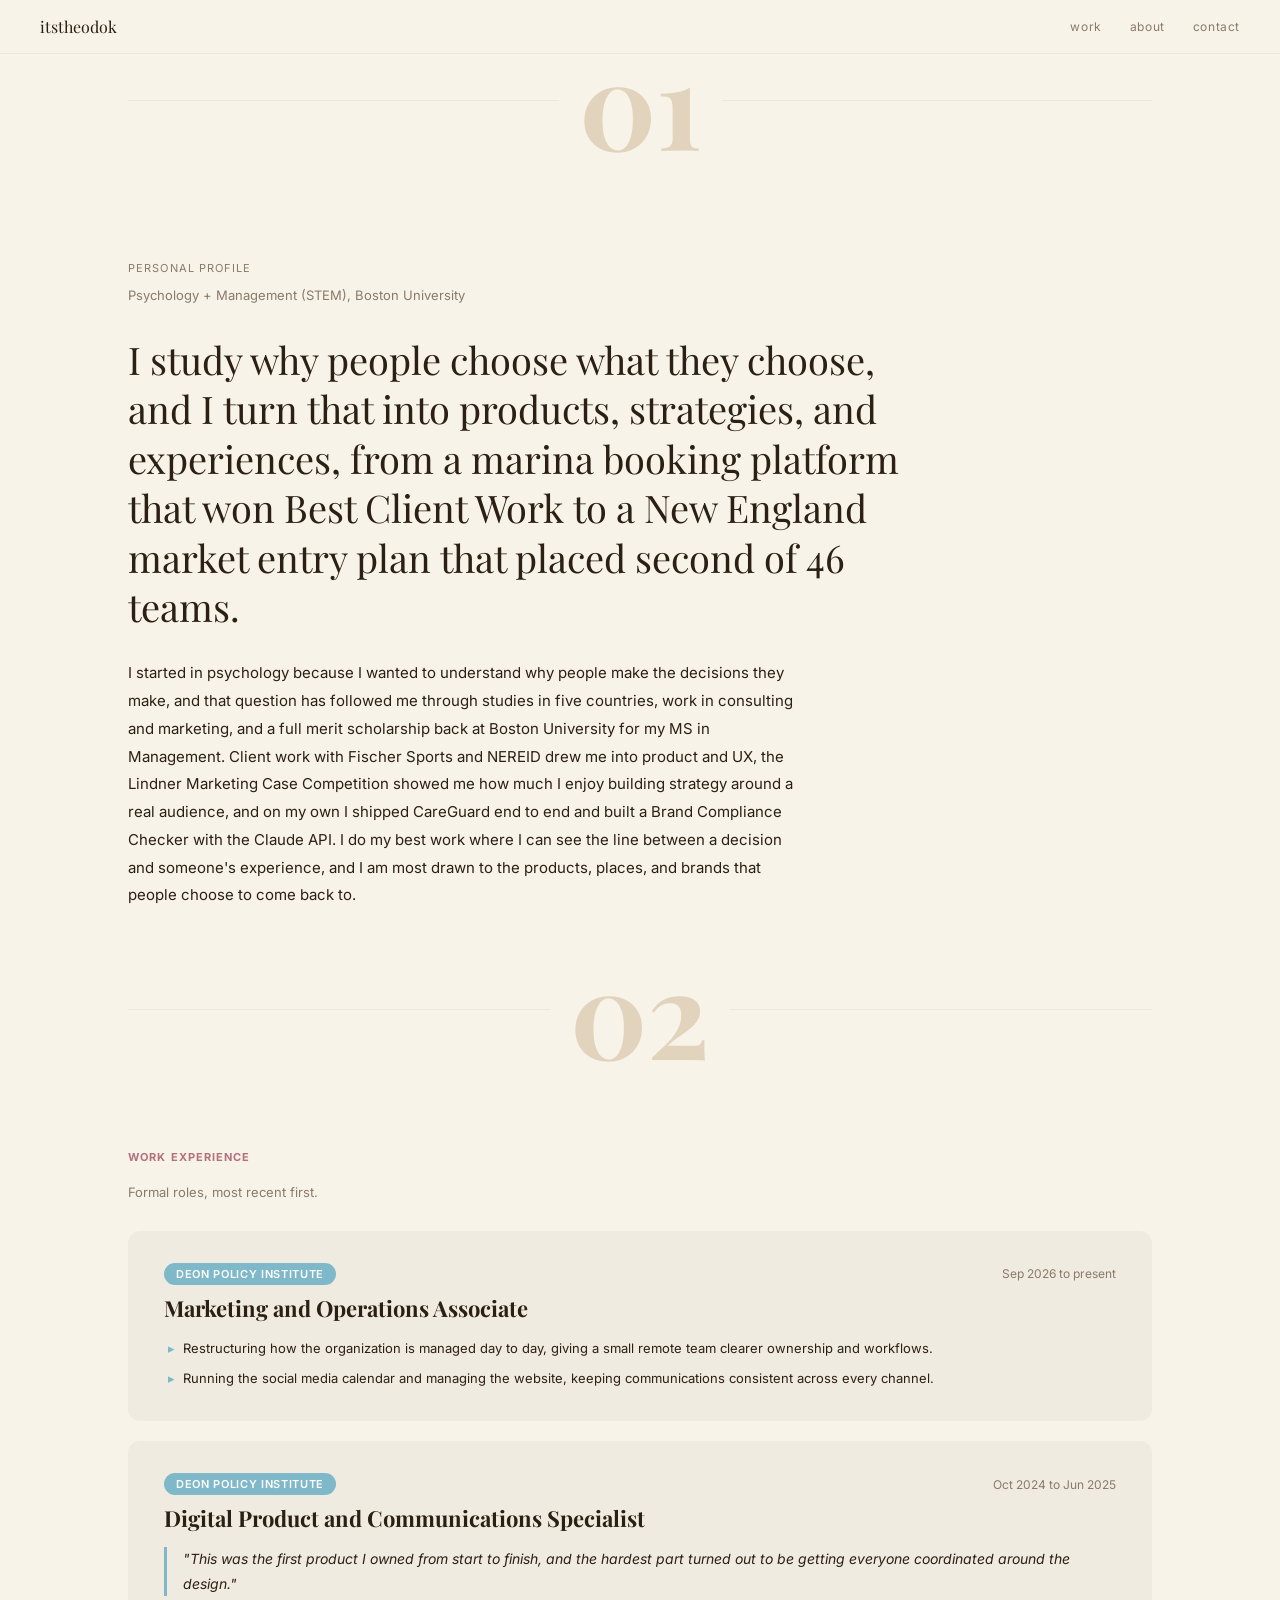
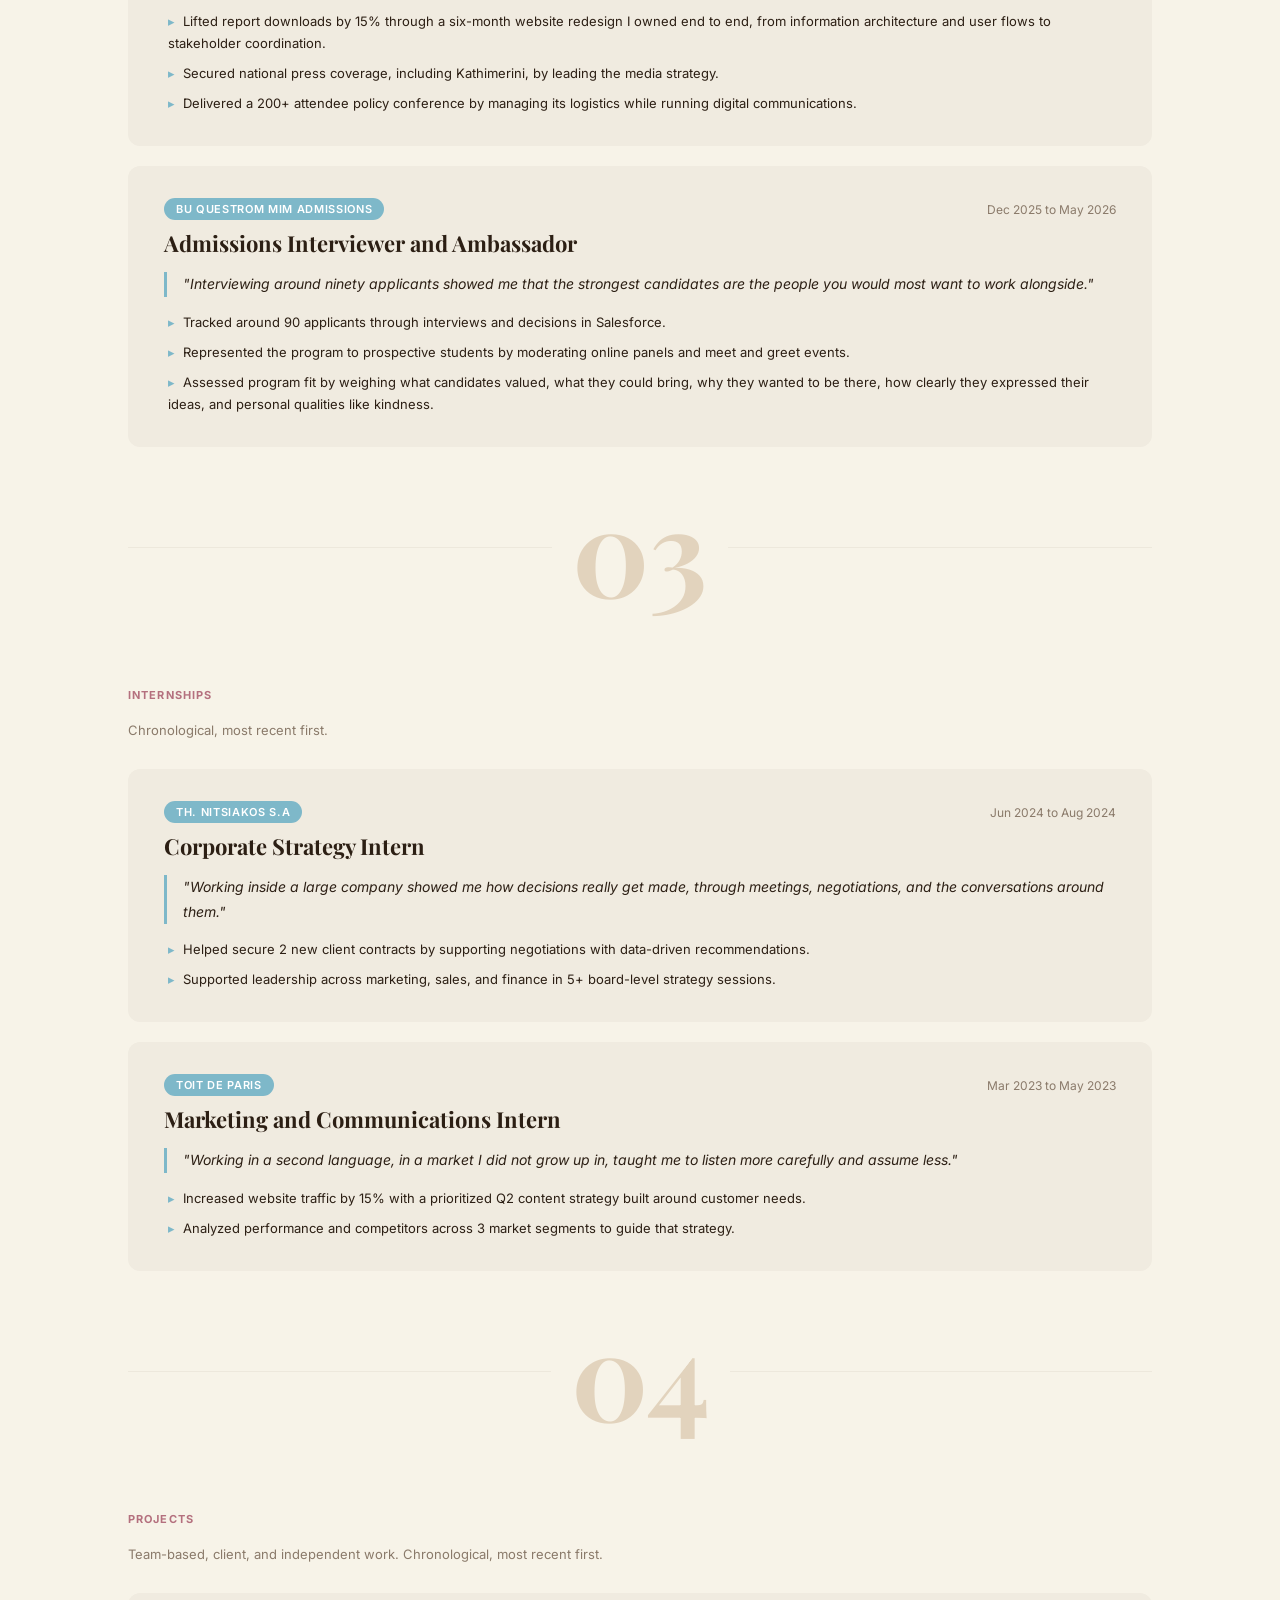
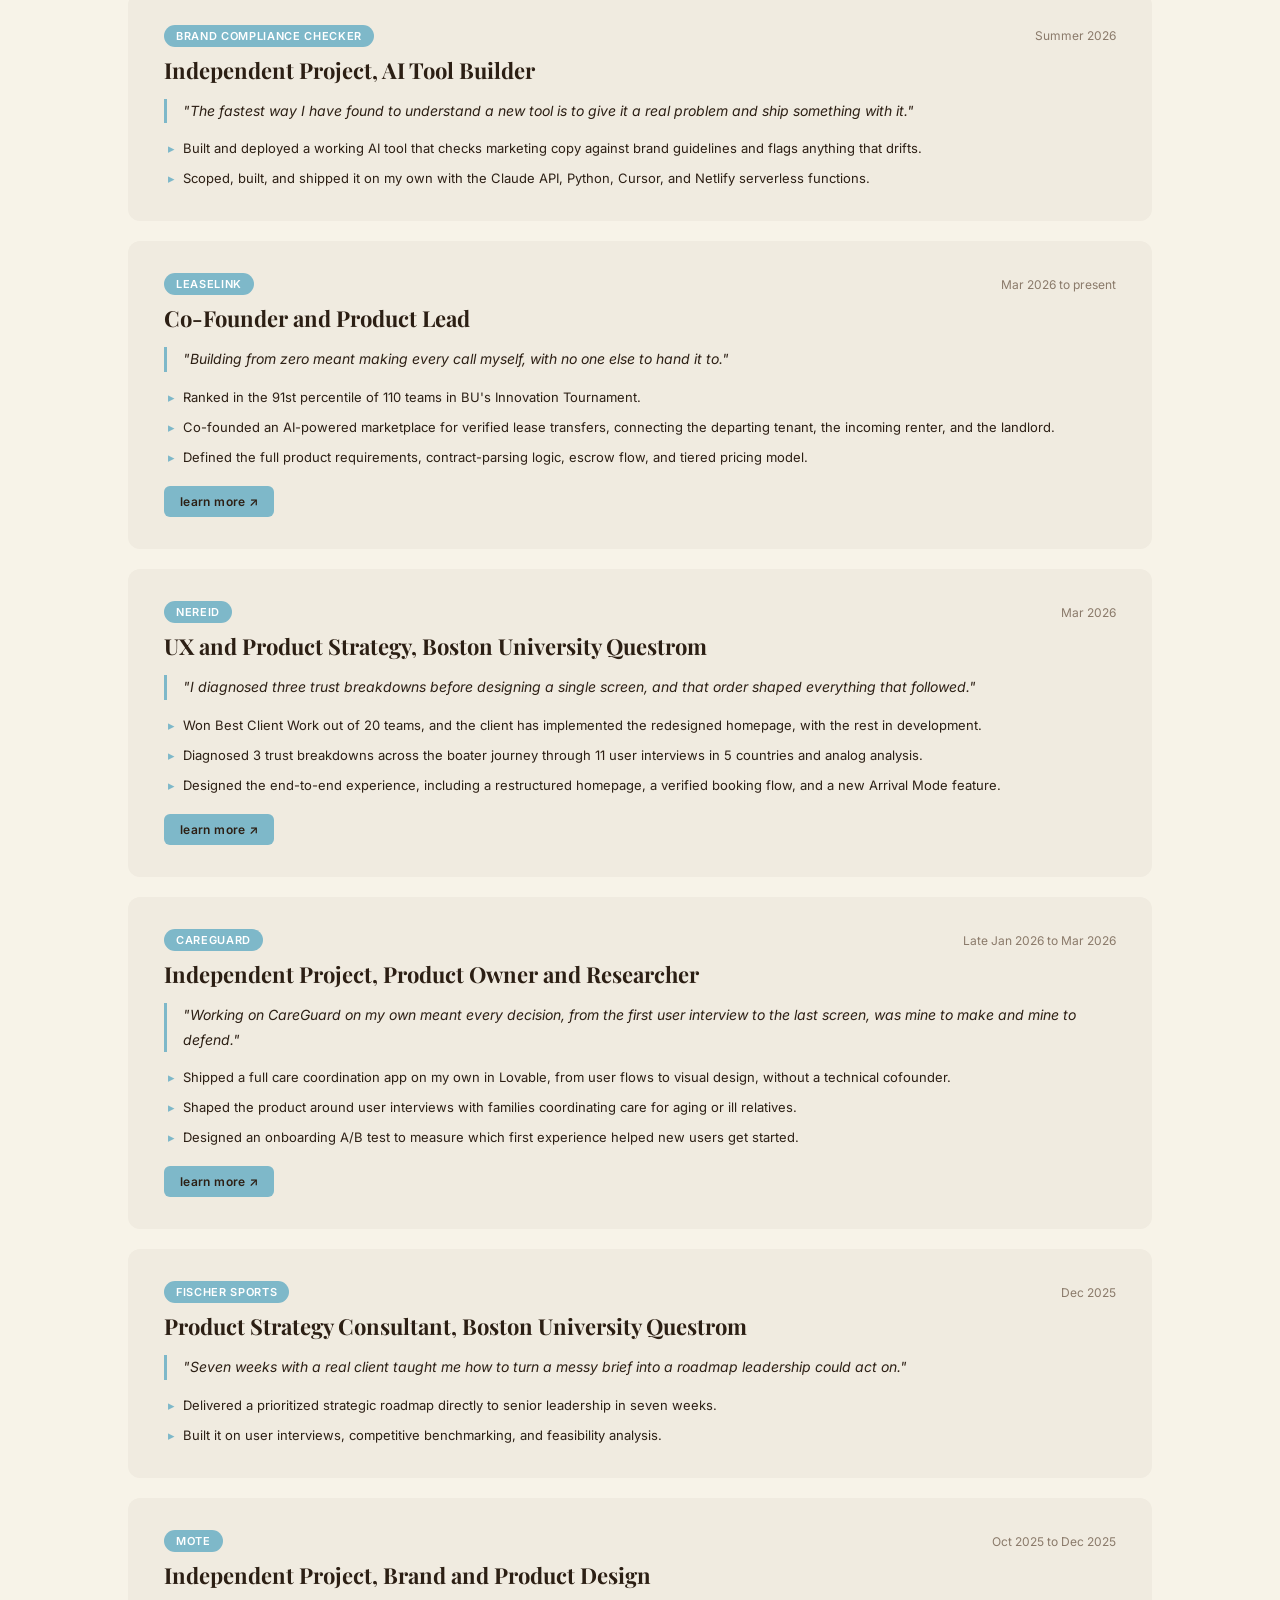
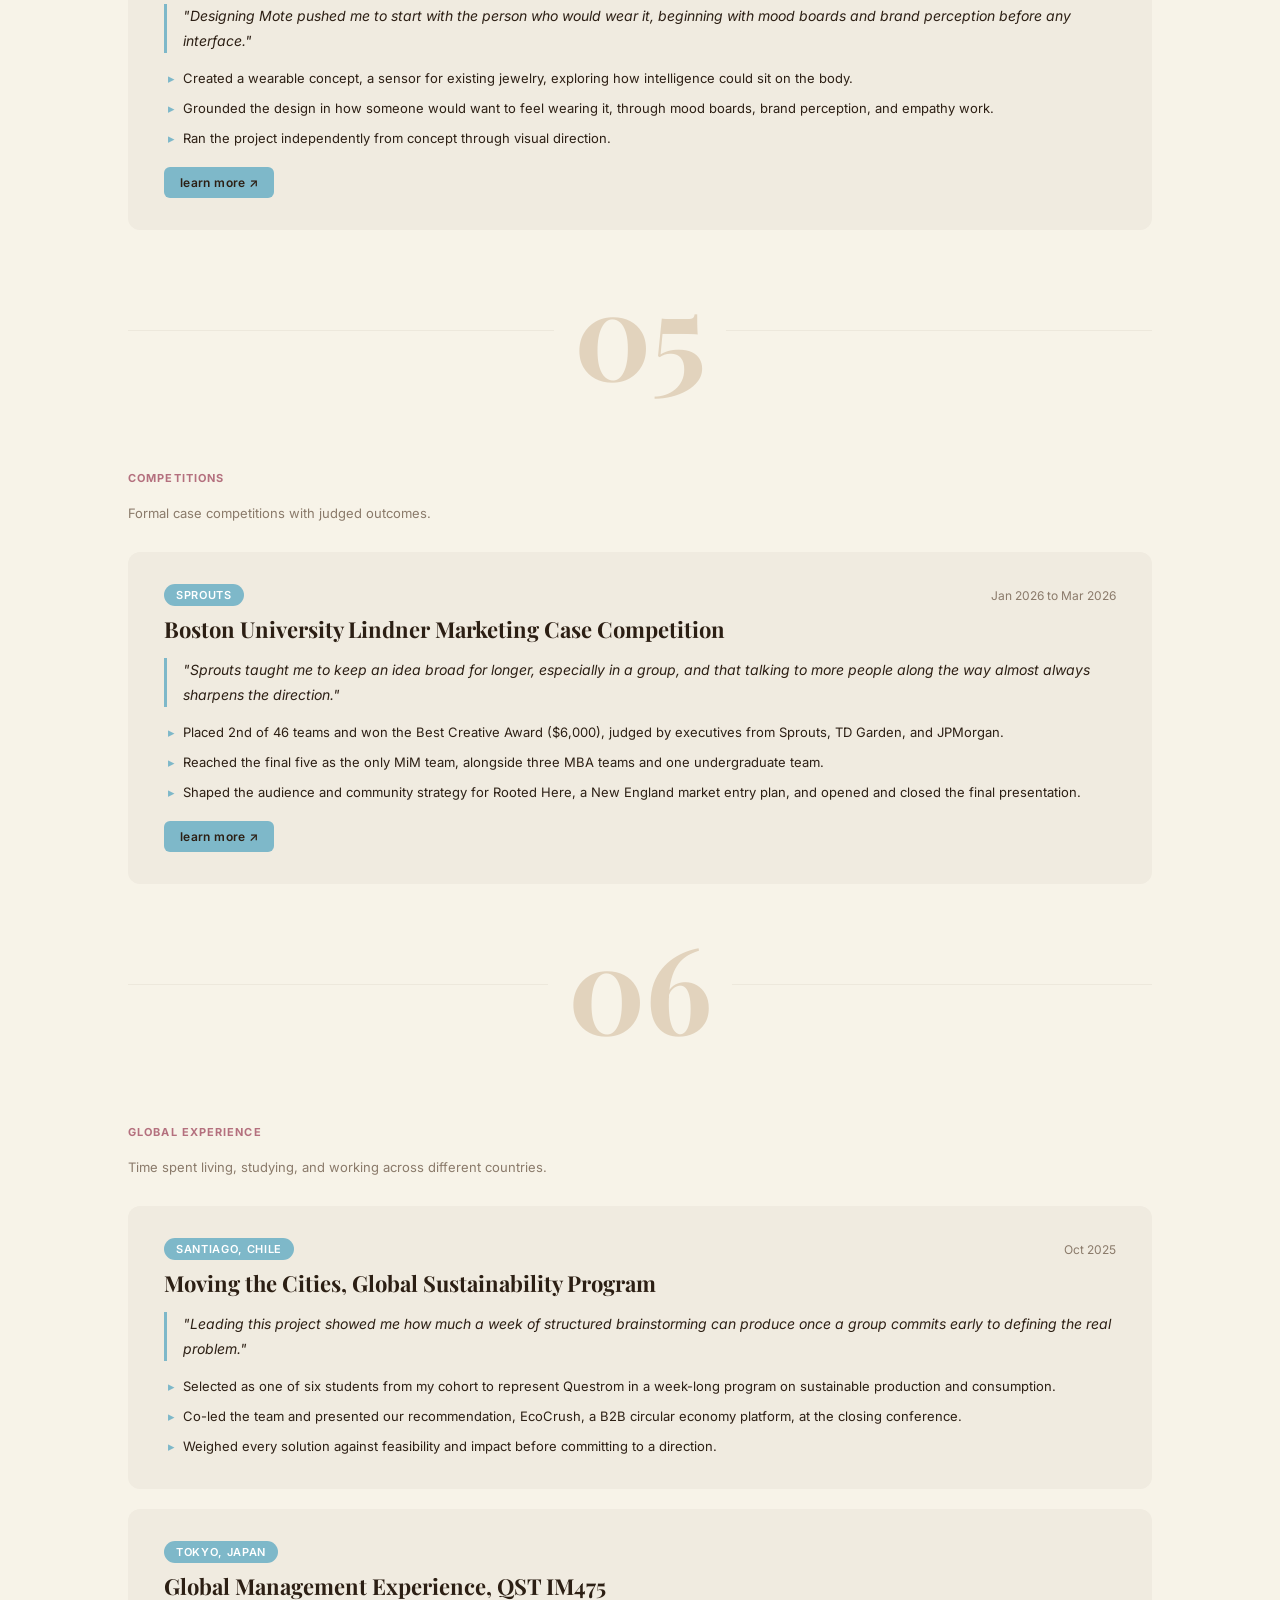
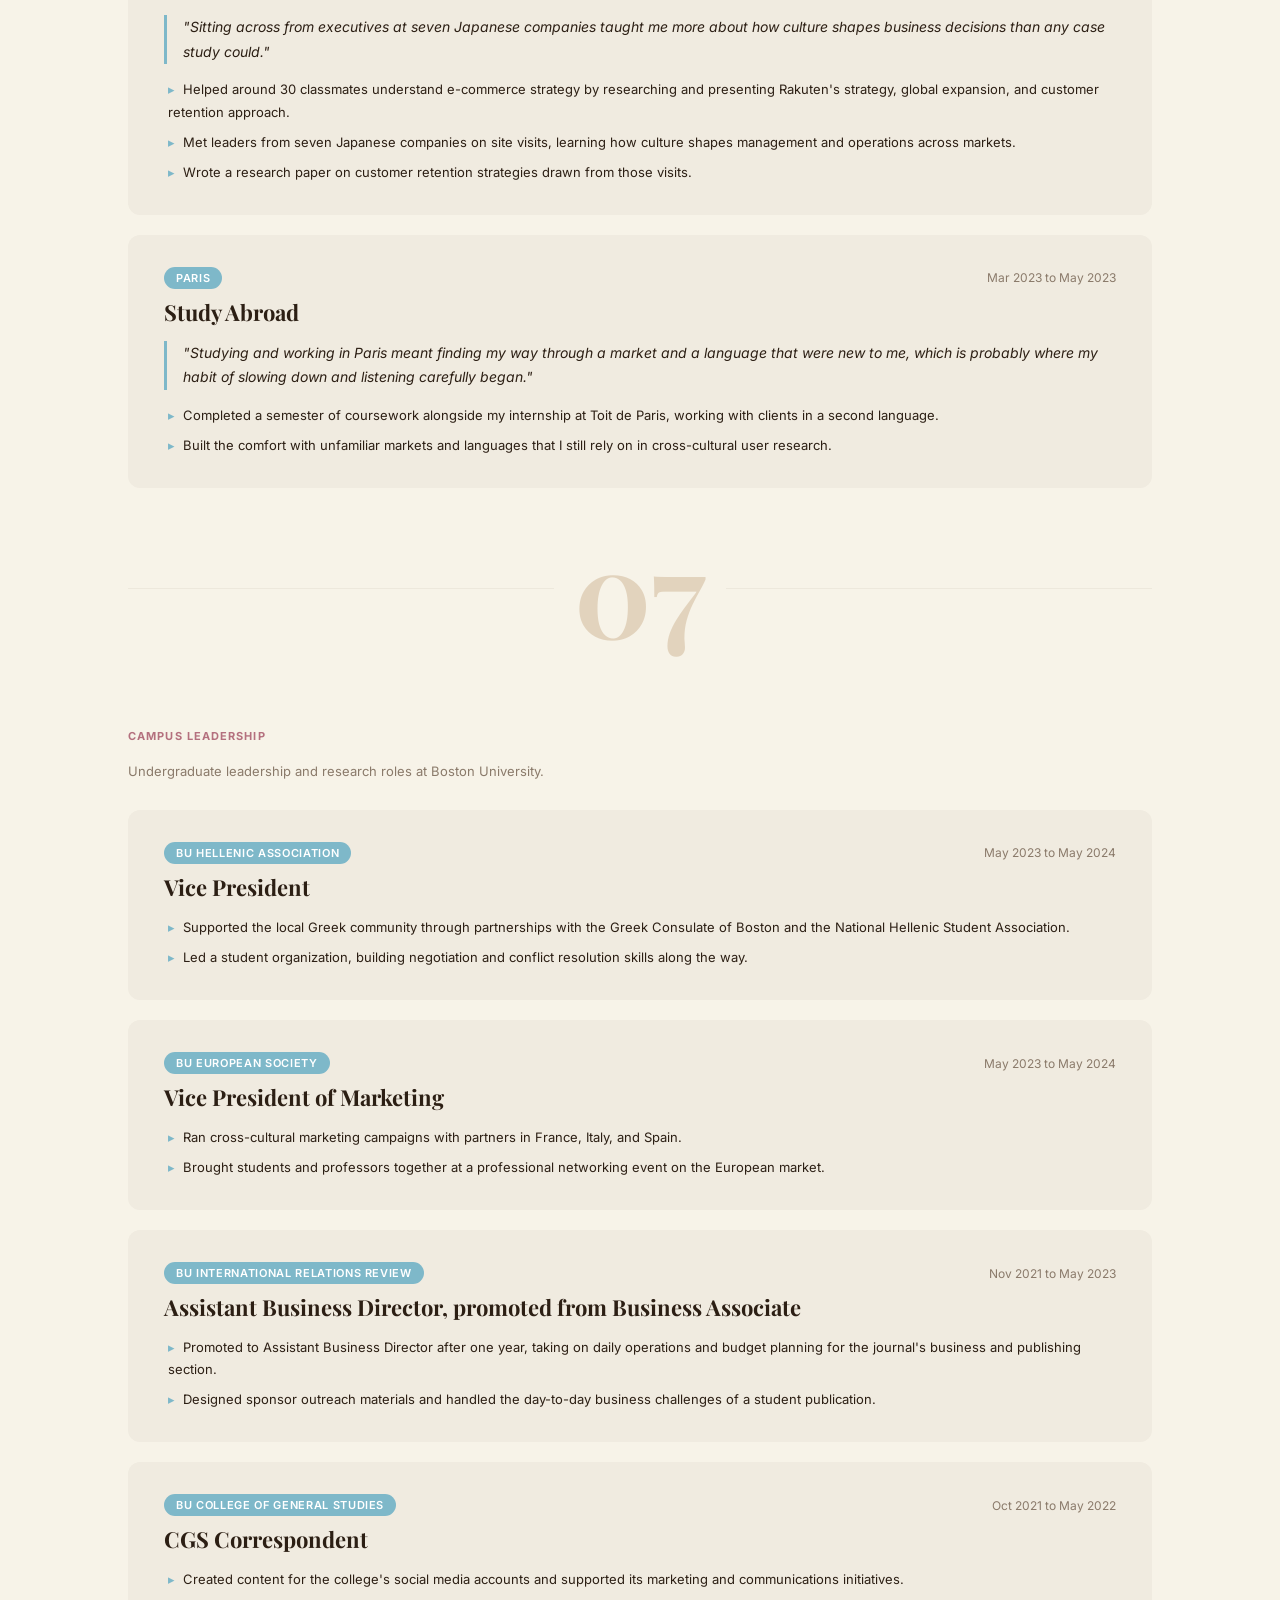
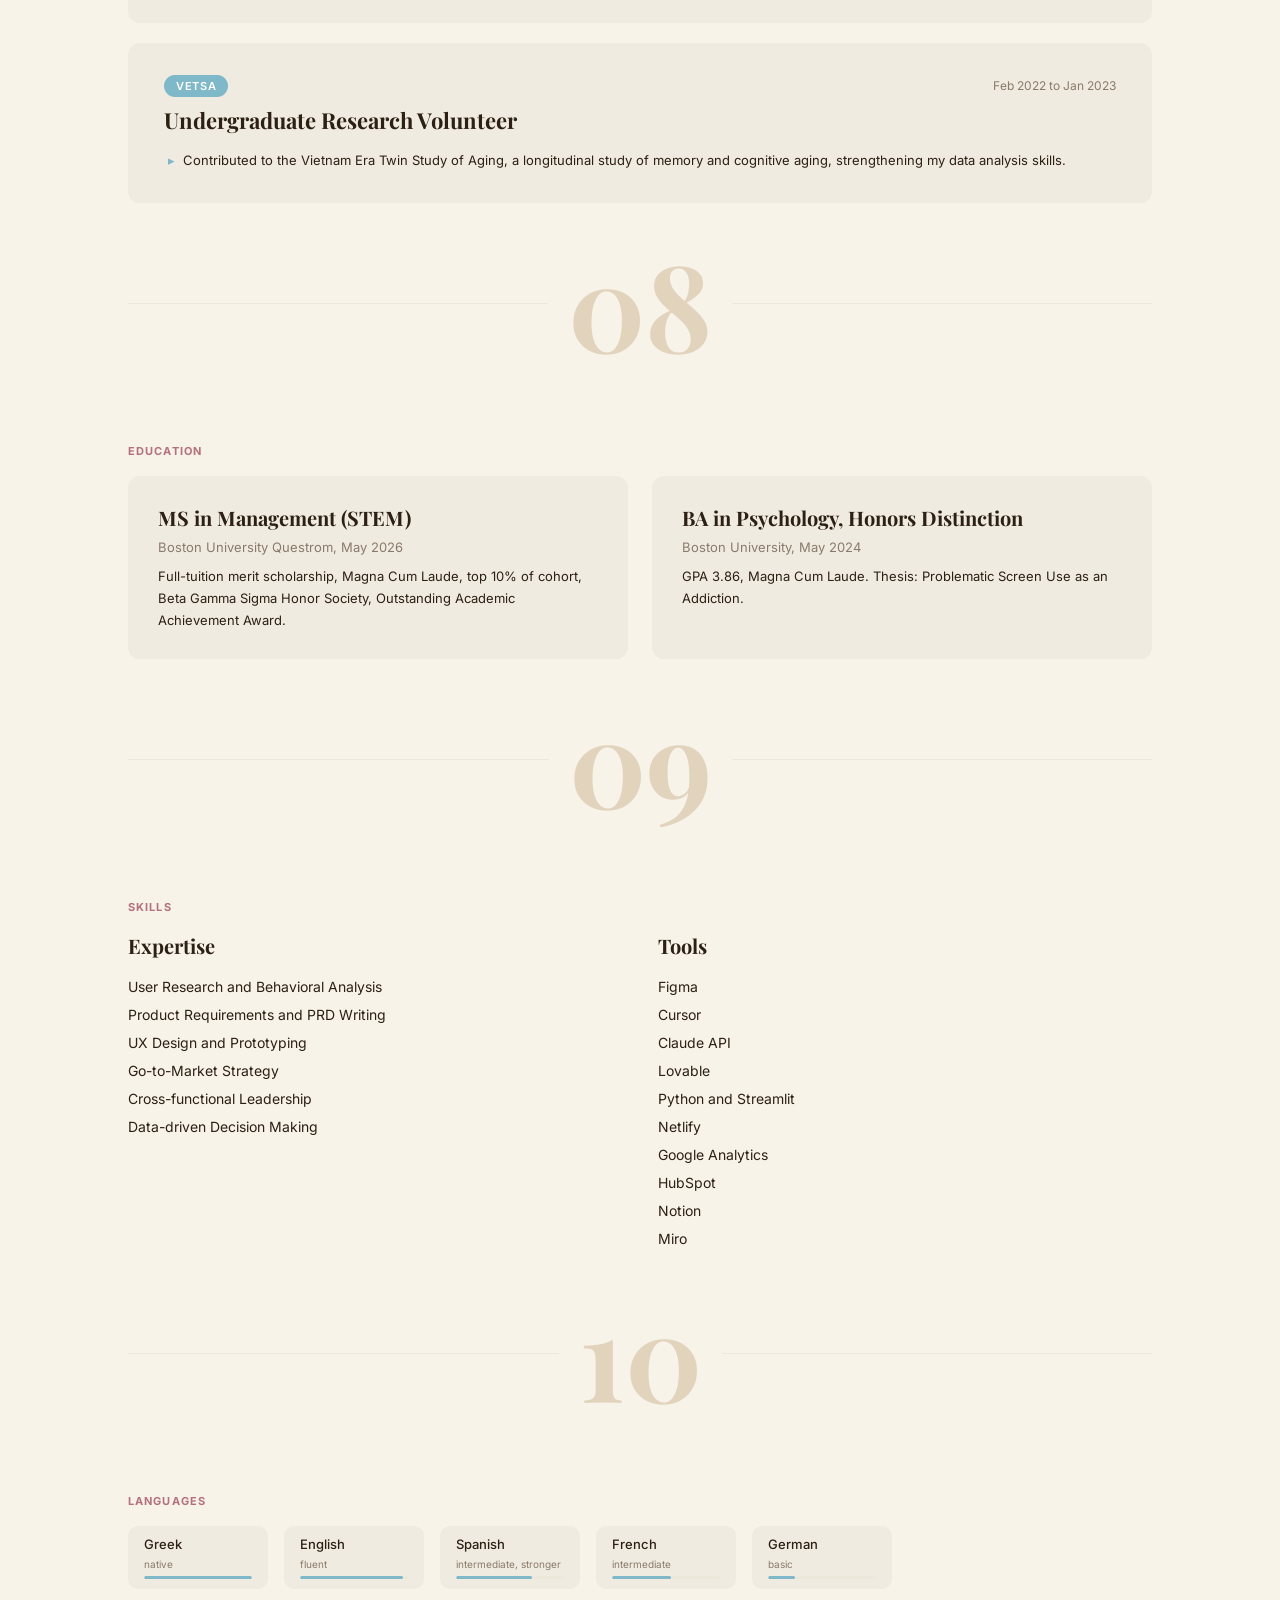
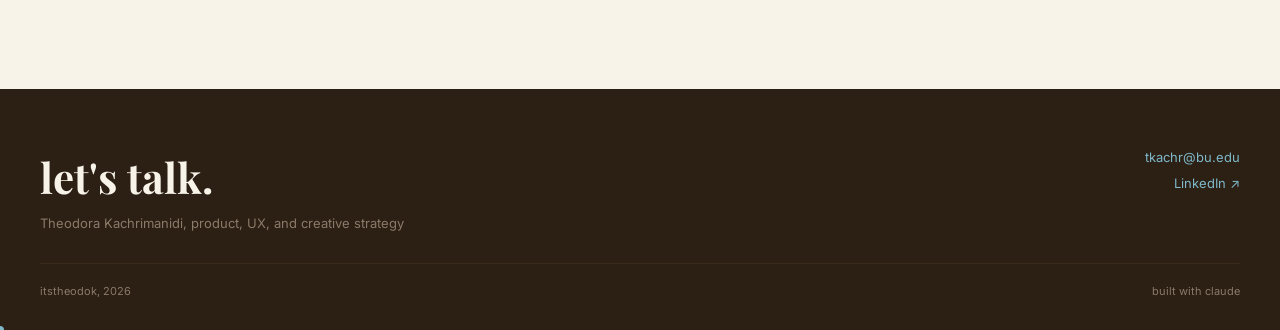
==== commit bbd1b46e: "Revise about page" ====
--- a/about.html
+++ b/about.html
@@ -79,8 +79,7 @@
 font-size: 120px;
 font-weight: 700;
 line-height: 1;
-color: #2C1F14;
-opacity: 0.04;
+color: #E2D3BD;
 background: #F7F3E8;
 padding: 0 20px;
       }
@@ -117,26 +116,6 @@
 color: #8A7A6A;
 margin-bottom: 32px;
       }
-.profile-top {
-display: flex;
-gap: 48px;
-align-items: flex-start;
-      }
-.profile-photo {
-flex: 0 0 200px;
-width: 200px;
-height: 200px;
-border-radius: 12px;
-overflow: hidden;
-background: #EDE8DC;
-      }
-.profile-photo img {
-width: 100%;
-height: 100%;
-object-fit: cover;
-display: block;
-      }
-.profile-text { flex: 1; min-width: 0; }
 .pull-quote {
 font-family: 'Playfair Display', serif;
 font-size: clamp(26px,3vw,38px);
@@ -374,8 +353,6 @@
         }
 .footer-right { align-items: flex-start; }
 .exp-top { flex-direction: column; align-items: flex-start; }
-.profile-top { flex-direction: column; }
-.profile-photo { width: 140px; height: 140px; flex-basis: auto; }
       }
 </style>
 </head>
@@ -392,24 +369,29 @@
 
 <div class="section-divider"><span>01</span></div>
 <section class="about-section">
-<div class="profile-top">
-  <div class="profile-photo">
-    <img src="theodora.png" alt="Theodora Kachrimanidi" />
-  </div>
-  <div class="profile-text">
-    <p class="profile-label">Personal Profile</p>
-    <p class="profile-meta">Psychology + Management (STEM), Boston University</p>
-    <p class="pull-quote">I've built products across UX research, venture building, and physical product design, from a marina booking platform that won Best Client Work to an AI proptech startup I'm currently building at Innovate BU.</p>
-    <p class="profile-copy">I started in behavioral science because I wanted to understand why people make the decisions they make. I studied across five countries, tried consulting and marketing, and kept finding myself drawn to the work with real ownership, where you could see the direct line between your decisions and someone's experience. I came back to BU on a full merit scholarship for my MS in Management, and through real client engagements with Fischer Sports and NEREID I fell in love with product and UX. In the past six months, I co-founded LeaseLink, an AI proptech marketplace I'm actively building through Innovate BU, independently shipped CareGuard end to end, and designed Mote, a wearable concept that rethinks how intelligence sits on the body. I'm drawn to consumer-facing roles, products people choose to engage with, not ones they're stuck with.</p>
-  </div>
-</div>
+<p class="profile-label">Personal Profile</p>
+<p class="profile-meta">Psychology + Management (STEM), Boston University</p>
+<p class="pull-quote">I study why people choose what they choose, and I turn that into products, strategies, and experiences, from a marina booking platform that won Best Client Work to a New England market entry plan that placed second of 46 teams.</p>
+<p class="profile-copy">I started in psychology because I wanted to understand why people make the decisions they make, and that question has followed me through studies in five countries, work in consulting and marketing, and a full merit scholarship back at Boston University for my MS in Management. Client work with Fischer Sports and NEREID drew me into product and UX, the Lindner Marketing Case Competition showed me how much I enjoy building strategy around a real audience, and on my own I shipped CareGuard end to end and built a Brand Compliance Checker with the Claude API. I do my best work where I can see the line between a decision and someone's experience, and I am most drawn to the products, places, and brands that people choose to come back to.</p>
 </section>
 
 <div class="section-divider"><span>02</span></div>
 <section class="about-section">
 <h3 class="section-label accent">Work Experience</h3>
-<p class="section-sublabel">Formal, paid roles.</p>
+<p class="section-sublabel">Formal roles, most recent first.</p>
 <div class="experience-list">
+
+<article class="exp-card">
+<div class="exp-top">
+<span class="company-pill">Deon Policy Institute</span>
+<span class="exp-date">Sep 2026 to present</span>
+</div>
+<h4 class="exp-role">Marketing and Operations Associate</h4>
+<ul>
+<li>Restructuring how the organization is managed day to day, giving a small remote team clearer ownership and workflows.</li>
+<li>Running the social media calendar and managing the website, keeping communications consistent across every channel.</li>
+</ul>
+</article>
 
 <article class="exp-card">
 <div class="exp-top">
@@ -417,11 +399,11 @@
 <span class="exp-date">Oct 2024 to Jun 2025</span>
 </div>
 <h4 class="exp-role">Digital Product and Communications Specialist</h4>
-<p class="exp-quote">"This was the first time I owned a product from start to finish, and I learned that the hardest part usually isn't the design itself, it's getting everyone coordinated around it."</p>
-<ul>
-<li>Owned a 6-month end-to-end website redesign across information architecture, user flows, and stakeholder coordination.</li>
-<li>Managed logistics for a 200+ attendee policy conference while simultaneously running digital communications.</li>
-<li>Led media strategy that secured national press coverage including Kathimerini.</li>
+<p class="exp-quote">"This was the first product I owned from start to finish, and the hardest part turned out to be getting everyone coordinated around the design."</p>
+<ul>
+<li>Lifted report downloads by 15% through a six-month website redesign I owned end to end, from information architecture and user flows to stakeholder coordination.</li>
+<li>Secured national press coverage, including Kathimerini, by leading the media strategy.</li>
+<li>Delivered a 200+ attendee policy conference by managing its logistics while running digital communications.</li>
 </ul>
 </article>
 
@@ -431,11 +413,11 @@
 <span class="exp-date">Dec 2025 to May 2026</span>
 </div>
 <h4 class="exp-role">Admissions Interviewer and Ambassador</h4>
-<p class="exp-quote">"Interviewing around ninety applicants taught me that admissions decisions really come down to who you would want to work with, not who has the most impressive list of accomplishments."</p>
-<ul>
-<li>Managed Salesforce pipeline tracking for around 90 applicants throughout the interview and decision process.</li>
-<li>Served as an admissions ambassador, moderating online panels and meet and greet events for prospective students.</li>
-<li>Evaluated fit for the program by looking at what candidates valued, what they could bring, why they wanted to be there, how clearly they articulated their ideas, and personal qualities like kindness.</li>
+<p class="exp-quote">"Interviewing around ninety applicants showed me that the strongest candidates are the people you would most want to work alongside."</p>
+<ul>
+<li>Tracked around 90 applicants through interviews and decisions in Salesforce.</li>
+<li>Represented the program to prospective students by moderating online panels and meet and greet events.</li>
+<li>Assessed program fit by weighing what candidates valued, what they could bring, why they wanted to be there, how clearly they expressed their ideas, and personal qualities like kindness.</li>
 </ul>
 </article>
 
@@ -454,10 +436,10 @@
 <span class="exp-date">Jun 2024 to Aug 2024</span>
 </div>
 <h4 class="exp-role">Corporate Strategy Intern</h4>
-<p class="exp-quote">"Working inside a large business taught me how decisions actually get made, not how textbooks say they do."</p>
-<ul>
-<li>Partnered with cross-functional leadership across marketing, sales, and finance in 5+ board-level strategy sessions.</li>
-<li>Turned business needs into data-driven recommendations and supported client negotiations resulting in 2 new contracts.</li>
+<p class="exp-quote">"Working inside a large company showed me how decisions really get made, through meetings, negotiations, and the conversations around them."</p>
+<ul>
+<li>Helped secure 2 new client contracts by supporting negotiations with data-driven recommendations.</li>
+<li>Supported leadership across marketing, sales, and finance in 5+ board-level strategy sessions.</li>
 </ul>
 </article>
 
@@ -467,10 +449,10 @@
 <span class="exp-date">Mar 2023 to May 2023</span>
 </div>
 <h4 class="exp-role">Marketing and Communications Intern</h4>
-<p class="exp-quote">"Working in a second language in a market I didn't grow up in forced me to listen more carefully and assume less."</p>
-<ul>
-<li>Conducted performance and competitive analysis across 3 market segments.</li>
-<li>Translated customer needs into a prioritized Q2 content strategy driving a 15% increase in website traffic.</li>
+<p class="exp-quote">"Working in a second language, in a market I did not grow up in, taught me to listen more carefully and assume less."</p>
+<ul>
+<li>Increased website traffic by 15% with a prioritized Q2 content strategy built around customer needs.</li>
+<li>Analyzed performance and competitors across 3 market segments to guide that strategy.</li>
 </ul>
 </article>
 
@@ -485,15 +467,28 @@
 
 <article class="exp-card">
 <div class="exp-top">
+<span class="company-pill">Brand Compliance Checker</span>
+<span class="exp-date">Summer 2026</span>
+</div>
+<h4 class="exp-role">Independent Project, AI Tool Builder</h4>
+<p class="exp-quote">"The fastest way I have found to understand a new tool is to give it a real problem and ship something with it."</p>
+<ul>
+<li>Built and deployed a working AI tool that checks marketing copy against brand guidelines and flags anything that drifts.</li>
+<li>Scoped, built, and shipped it on my own with the Claude API, Python, Cursor, and Netlify serverless functions.</li>
+</ul>
+</article>
+
+<article class="exp-card">
+<div class="exp-top">
 <span class="company-pill">LeaseLink</span>
 <span class="exp-date">Mar 2026 to present</span>
 </div>
 <h4 class="exp-role">Co-Founder and Product Lead</h4>
-<p class="exp-quote">"Building from zero meant I had to make every call myself, since there was no one else to hand it off to."</p>
-<ul>
-<li>Co-founding an AI-powered proptech marketplace for verified lease transfers through Innovate BU.</li>
-<li>Defining full product requirements, contract-parsing logic, escrow flow, and tiered pricing model.</li>
-<li>Top-scoring team at 91% among 110 teams in BU's Innovation Tournament.</li>
+<p class="exp-quote">"Building from zero meant making every call myself, with no one else to hand it to."</p>
+<ul>
+<li>Ranked in the 91st percentile of 110 teams in BU's Innovation Tournament.</li>
+<li>Co-founded an AI-powered marketplace for verified lease transfers, connecting the departing tenant, the incoming renter, and the landlord.</li>
+<li>Defined the full product requirements, contract-parsing logic, escrow flow, and tiered pricing model.</li>
 </ul>
 <a class="exp-link" href="leaselink.html">learn more ↗</a>
 </article>
@@ -504,11 +499,11 @@
 <span class="exp-date">Mar 2026</span>
 </div>
 <h4 class="exp-role">UX and Product Strategy, Boston University Questrom</h4>
-<p class="exp-quote">"I diagnosed three trust breakdowns before I designed a single screen, because that order is what actually matters."</p>
-<ul>
-<li>Diagnosed 3 trust breakdowns across the boater journey through 11 user interviews across 5 countries and analog analysis.</li>
-<li>Designed end-to-end UX including restructured homepage, verified booking flow, and Arrival Mode feature.</li>
-<li>Won Best Client Work out of 20 teams; client has implemented the redesigned homepage, with the rest in development.</li>
+<p class="exp-quote">"I diagnosed three trust breakdowns before designing a single screen, and that order shaped everything that followed."</p>
+<ul>
+<li>Won Best Client Work out of 20 teams, and the client has implemented the redesigned homepage, with the rest in development.</li>
+<li>Diagnosed 3 trust breakdowns across the boater journey through 11 user interviews in 5 countries and analog analysis.</li>
+<li>Designed the end-to-end experience, including a restructured homepage, a verified booking flow, and a new Arrival Mode feature.</li>
 </ul>
 <a class="exp-link" href="nereid.html">learn more ↗</a>
 </article>
@@ -521,9 +516,9 @@
 <h4 class="exp-role">Independent Project, Product Owner and Researcher</h4>
 <p class="exp-quote">"Working on CareGuard on my own meant every decision, from the first user interview to the last screen, was mine to make and mine to defend."</p>
 <ul>
-<li>Ran user interviews to understand how families coordinate care for aging or ill relatives, then used those conversations to shape the product.</li>
-<li>Designed and built the full app in Lovable, handling everything from user flows to visual design without a technical cofounder.</li>
-<li>Learned firsthand how much research should come before design, even on a project with just one person driving it.</li>
+<li>Shipped a full care coordination app on my own in Lovable, from user flows to visual design, without a technical cofounder.</li>
+<li>Shaped the product around user interviews with families coordinating care for aging or ill relatives.</li>
+<li>Designed an onboarding A/B test to measure which first experience helped new users get started.</li>
 </ul>
 <a class="exp-link" href="careguard.html">learn more ↗</a>
 </article>
@@ -534,10 +529,10 @@
 <span class="exp-date">Dec 2025</span>
 </div>
 <h4 class="exp-role">Product Strategy Consultant, Boston University Questrom</h4>
-<p class="exp-quote">"Seven weeks with a real client and real stakes taught me how to turn a messy brief into something leadership could actually act on."</p>
-<ul>
-<li>Conducted user interviews, competitive benchmarking, and feasibility analysis.</li>
-<li>Delivered a prioritized strategic roadmap directly to senior leadership.</li>
+<p class="exp-quote">"Seven weeks with a real client taught me how to turn a messy brief into a roadmap leadership could act on."</p>
+<ul>
+<li>Delivered a prioritized strategic roadmap directly to senior leadership in seven weeks.</li>
+<li>Built it on user interviews, competitive benchmarking, and feasibility analysis.</li>
 </ul>
 </article>
 
@@ -547,11 +542,11 @@
 <span class="exp-date">Oct 2025 to Dec 2025</span>
 </div>
 <h4 class="exp-role">Independent Project, Brand and Product Design</h4>
-<p class="exp-quote">"Designing Mote pushed me to think less like an engineer and more like the person who would actually wear it, which meant starting with mood boards and brand perception before I touched a single interface."</p>
-<ul>
-<li>Designed a wearable concept exploring how intelligence could sit on the body, starting from brand perception and mood boards rather than technical specs.</li>
-<li>Spent significant time on user empathy work, thinking through how someone would want to feel wearing the product before designing what it would do.</li>
-<li>Ran the project independently end to end, from concept through visual direction.</li>
+<p class="exp-quote">"Designing Mote pushed me to start with the person who would wear it, beginning with mood boards and brand perception before any interface."</p>
+<ul>
+<li>Created a wearable concept, a sensor for existing jewelry, exploring how intelligence could sit on the body.</li>
+<li>Grounded the design in how someone would want to feel wearing it, through mood boards, brand perception, and empathy work.</li>
+<li>Ran the project independently from concept through visual direction.</li>
 </ul>
 <a class="exp-link" href="mote.html">learn more ↗</a>
 </article>
@@ -570,11 +565,12 @@
 <span class="company-pill">Sprouts</span>
 <span class="exp-date">Jan 2026 to Mar 2026</span>
 </div>
-<h4 class="exp-role">Linder Marketing Case Competition</h4>
-<p class="exp-quote">"Working on Sprouts taught me to start broad instead of narrowing the idea too early, especially in a group, and that talking to more people along the way almost always improves the direction."</p>
-<ul>
-<li>Placed 2nd of 46 teams and won Best Creative Award ($6,000), judged by TD Garden, JP Morgan, and Sprouts executives.</li>
-<li>Full case study under NDA; happy to walk through the work in an interview.</li>
+<h4 class="exp-role">Boston University Lindner Marketing Case Competition</h4>
+<p class="exp-quote">"Sprouts taught me to keep an idea broad for longer, especially in a group, and that talking to more people along the way almost always sharpens the direction."</p>
+<ul>
+<li>Placed 2nd of 46 teams and won the Best Creative Award ($6,000), judged by executives from Sprouts, TD Garden, and JPMorgan.</li>
+<li>Reached the final five as the only MiM team, alongside three MBA teams and one undergraduate team.</li>
+<li>Shaped the audience and community strategy for Rooted Here, a New England market entry plan, and opened and closed the final presentation.</li>
 </ul>
 <a class="exp-link" href="sprouts.html">learn more ↗</a>
 </article>
@@ -590,29 +586,28 @@
 
 <article class="exp-card">
 <div class="exp-top">
-<span class="company-pill">Conference Week</span>
+<span class="company-pill">Santiago, Chile</span>
 <span class="exp-date">Oct 2025</span>
 </div>
-<h4 class="exp-role">Global Learning Experience, Sustainability Focus</h4>
-<p class="exp-quote">"Leading this project taught me how much a week of structured brainstorming can produce when the group commits early to defining the real problem instead of jumping straight to solutions."</p>
-<ul>
-<li>Spent a week working on a sustainability challenge in a country facing real economic and social strain, focused on identifying the actual problem before brainstorming solutions.</li>
-<li>Weighed potential solutions against both feasibility and impact, then presented recommendations at a culminating conference.</li>
-<li>Served as one of two team leads and the main presenter for the group.</li>
-</ul>
-</article>
-
-<article class="exp-card exp-placeholder">
-<div class="exp-top">
-<span class="company-pill">Tokyo</span>
-<span class="exp-date">TODO: add dates</span>
+<h4 class="exp-role">Moving the Cities, Global Sustainability Program</h4>
+<p class="exp-quote">"Leading this project showed me how much a week of structured brainstorming can produce once a group commits early to defining the real problem."</p>
+<ul>
+<li>Selected as one of six students from my cohort to represent Questrom in a week-long program on sustainable production and consumption.</li>
+<li>Co-led the team and presented our recommendation, EcoCrush, a B2B circular economy platform, at the closing conference.</li>
+<li>Weighed every solution against feasibility and impact before committing to a direction.</li>
+</ul>
+</article>
+
+<article class="exp-card">
+<div class="exp-top">
+<span class="company-pill">Tokyo, Japan</span>
 </div>
 <h4 class="exp-role">Global Management Experience, QST IM475</h4>
-<p class="exp-quote">"Sitting across from executives at seven different Japanese companies taught me more about how culture shapes business decisions than any case study could have."</p>
-<ul>
-<li>Researched and presented on Rakuten's business strategy, innovation, and global expansion, and analyzed its customer retention approach as part of a project that helped around 30 classmates build a deeper understanding of e-commerce strategy.</li>
-<li>Met with leaders from seven Japanese companies during site visits, learning firsthand about corporate culture, management styles, and how operations differ across markets.</li>
-<li>Wrote a research paper on customer retention strategies drawing on those company visits, and came away with a much stronger sense of how to communicate across cultures in a business setting.</li>
+<p class="exp-quote">"Sitting across from executives at seven Japanese companies taught me more about how culture shapes business decisions than any case study could."</p>
+<ul>
+<li>Helped around 30 classmates understand e-commerce strategy by researching and presenting Rakuten's strategy, global expansion, and customer retention approach.</li>
+<li>Met leaders from seven Japanese companies on site visits, learning how culture shapes management and operations across markets.</li>
+<li>Wrote a research paper on customer retention strategies drawn from those visits.</li>
 </ul>
 </article>
 
@@ -622,10 +617,10 @@
 <span class="exp-date">Mar 2023 to May 2023</span>
 </div>
 <h4 class="exp-role">Study Abroad</h4>
-<p class="exp-quote">"Living and studying in Paris while also working there pushed me to navigate a market and a language that weren't mine, which is probably where my habit of slowing down and listening more carefully started."</p>
-<ul>
-<li>Completed a semester of coursework in Paris alongside my internship at Toit de Paris, splitting time between the classroom and client work in a second language.</li>
-<li>Built comfort operating in an unfamiliar market and language, a skill I still rely on in cross-cultural user research.</li>
+<p class="exp-quote">"Studying and working in Paris meant finding my way through a market and a language that were new to me, which is probably where my habit of slowing down and listening carefully began."</p>
+<ul>
+<li>Completed a semester of coursework alongside my internship at Toit de Paris, working with clients in a second language.</li>
+<li>Built the comfort with unfamiliar markets and languages that I still rely on in cross-cultural user research.</li>
 </ul>
 </article>
 
@@ -645,8 +640,8 @@
 </div>
 <h4 class="exp-role">Vice President</h4>
 <ul>
-<li>Liaised with the National Hellenic Student Association and collaborated with the Greek Consulate of Boston to support the local Greek community.</li>
-<li>Built interpersonal, negotiation, and conflict resolution skills leading a student organization.</li>
+<li>Supported the local Greek community through partnerships with the Greek Consulate of Boston and the National Hellenic Student Association.</li>
+<li>Led a student organization, building negotiation and conflict resolution skills along the way.</li>
 </ul>
 </article>
 
@@ -657,8 +652,8 @@
 </div>
 <h4 class="exp-role">Vice President of Marketing</h4>
 <ul>
-<li>Built targeted, cross-cultural marketing campaigns in collaboration with partners in France, Italy, and Spain.</li>
-<li>Organized a professional networking event for students and professors on the current European market.</li>
+<li>Ran cross-cultural marketing campaigns with partners in France, Italy, and Spain.</li>
+<li>Brought students and professors together at a professional networking event on the European market.</li>
 </ul>
 </article>
 
@@ -669,8 +664,8 @@
 </div>
 <h4 class="exp-role">Assistant Business Director, promoted from Business Associate</h4>
 <ul>
-<li>Supported daily operations and budget planning for the journal's business and publishing section, after being offered greater responsibility following an initial year as Business Associate.</li>
-<li>Helped design sponsor outreach materials and strengthened problem-solving skills responding to day-to-day business challenges.</li>
+<li>Promoted to Assistant Business Director after one year, taking on daily operations and budget planning for the journal's business and publishing section.</li>
+<li>Designed sponsor outreach materials and handled the day-to-day business challenges of a student publication.</li>
 </ul>
 </article>
 
@@ -681,7 +676,7 @@
 </div>
 <h4 class="exp-role">CGS Correspondent</h4>
 <ul>
-<li>Supported marketing and communication initiatives and developed content for the college's social media accounts, gaining hands-on digital marketing experience.</li>
+<li>Created content for the college's social media accounts and supported its marketing and communications initiatives.</li>
 </ul>
 </article>
 
@@ -692,7 +687,7 @@
 </div>
 <h4 class="exp-role">Undergraduate Research Volunteer</h4>
 <ul>
-<li>Volunteered on the Vietnam Era Twin Study of Aging, gaining exposure to research on memory and the development of psychological disorders while strengthening data analysis skills.</li>
+<li>Contributed to the Vietnam Era Twin Study of Aging, a longitudinal study of memory and cognitive aging, strengthening my data analysis skills.</li>
 </ul>
 </article>
 
@@ -726,7 +721,7 @@
 </div>
 <div>
 <h3>Tools</h3>
-<p>Figma<br />Cursor<br />Claude API<br />Lovable<br />Python and Streamlit<br />Google Analytics<br />HubSpot<br />Notion<br />Miro</p>
+<p>Figma<br />Cursor<br />Claude API<br />Lovable<br />Python and Streamlit<br />Netlify<br />Google Analytics<br />HubSpot<br />Notion<br />Miro</p>
 </div>
 </div>
 </section>
@@ -748,7 +743,7 @@
 <div class="footer-grid">
 <div class="footer-left">
 <h2>let's talk.</h2>
-<p>Theodora Kachrimanidi, Product Manager, UX Researcher</p>
+<p>Theodora Kachrimanidi, product, UX, and creative strategy</p>
 </div>
 <div class="footer-right">
 <a href="mailto:tkachr@bu.edu">tkachr@bu.edu</a>
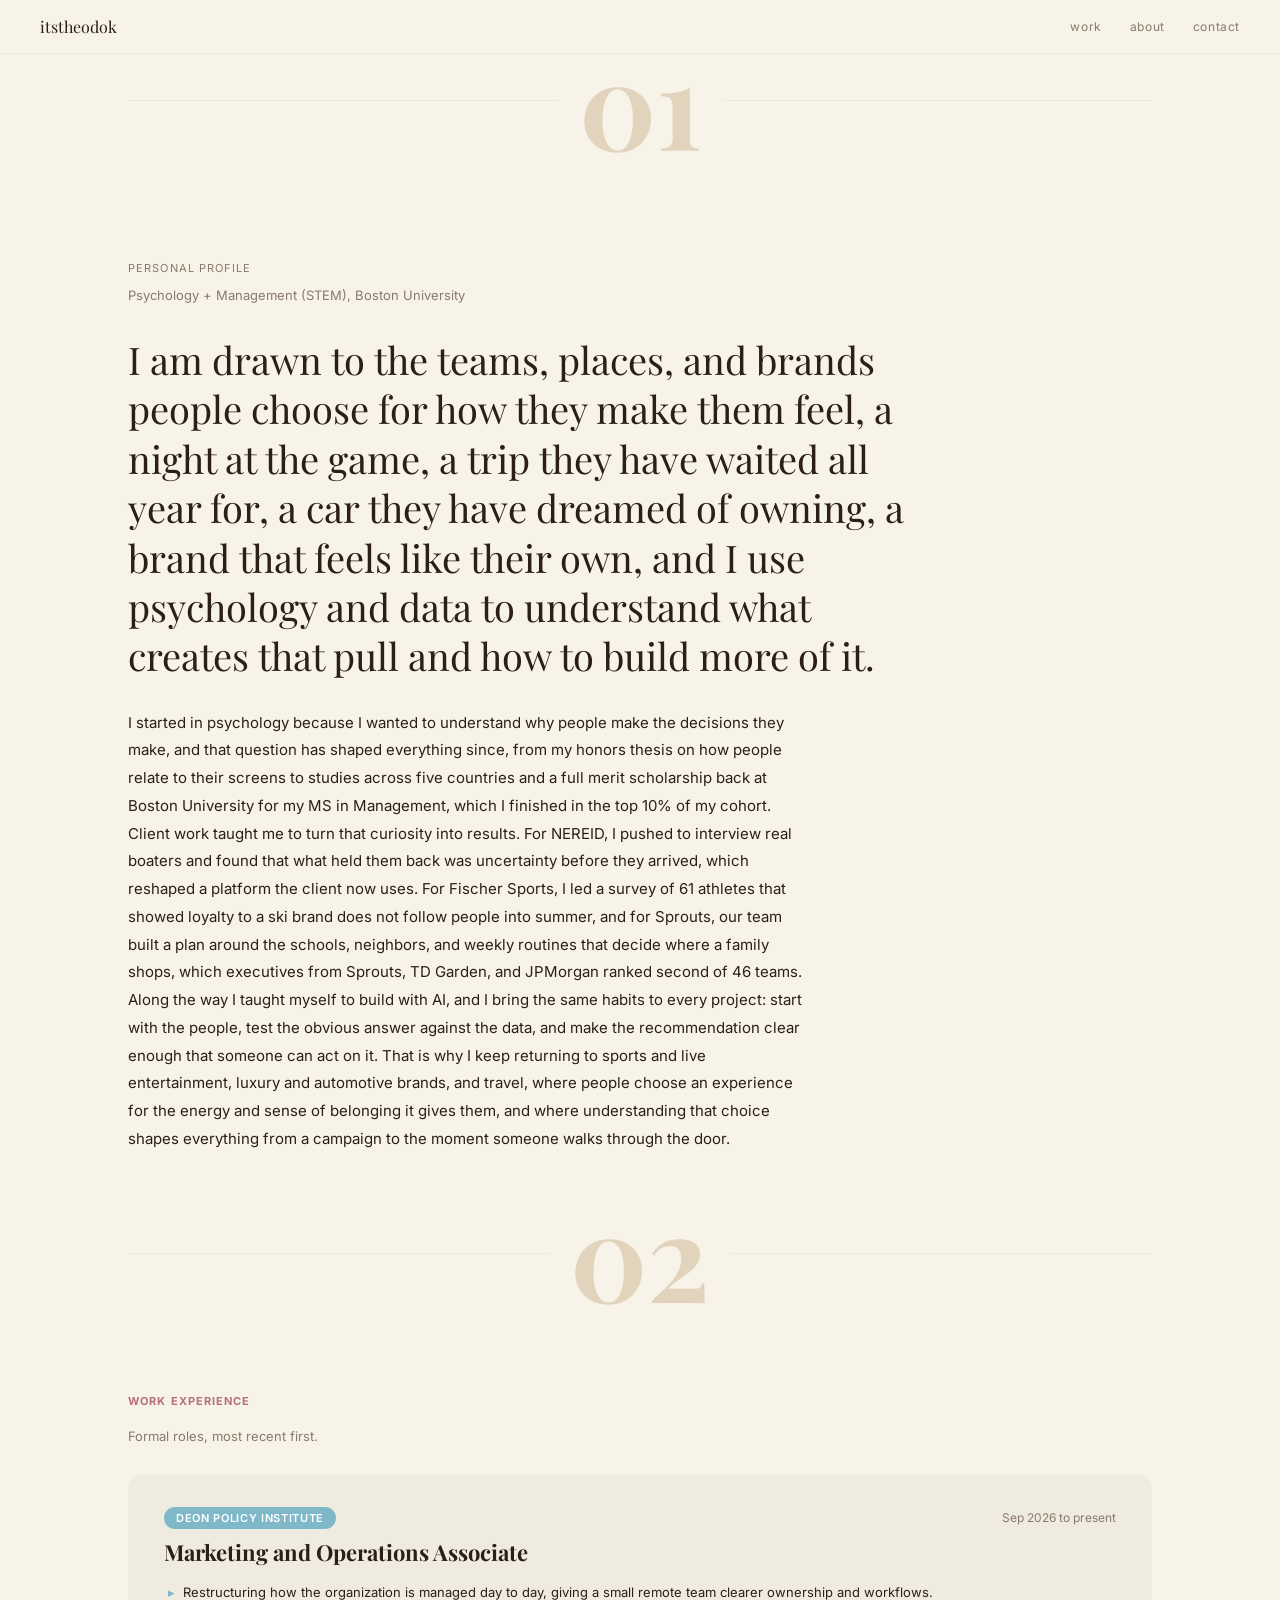
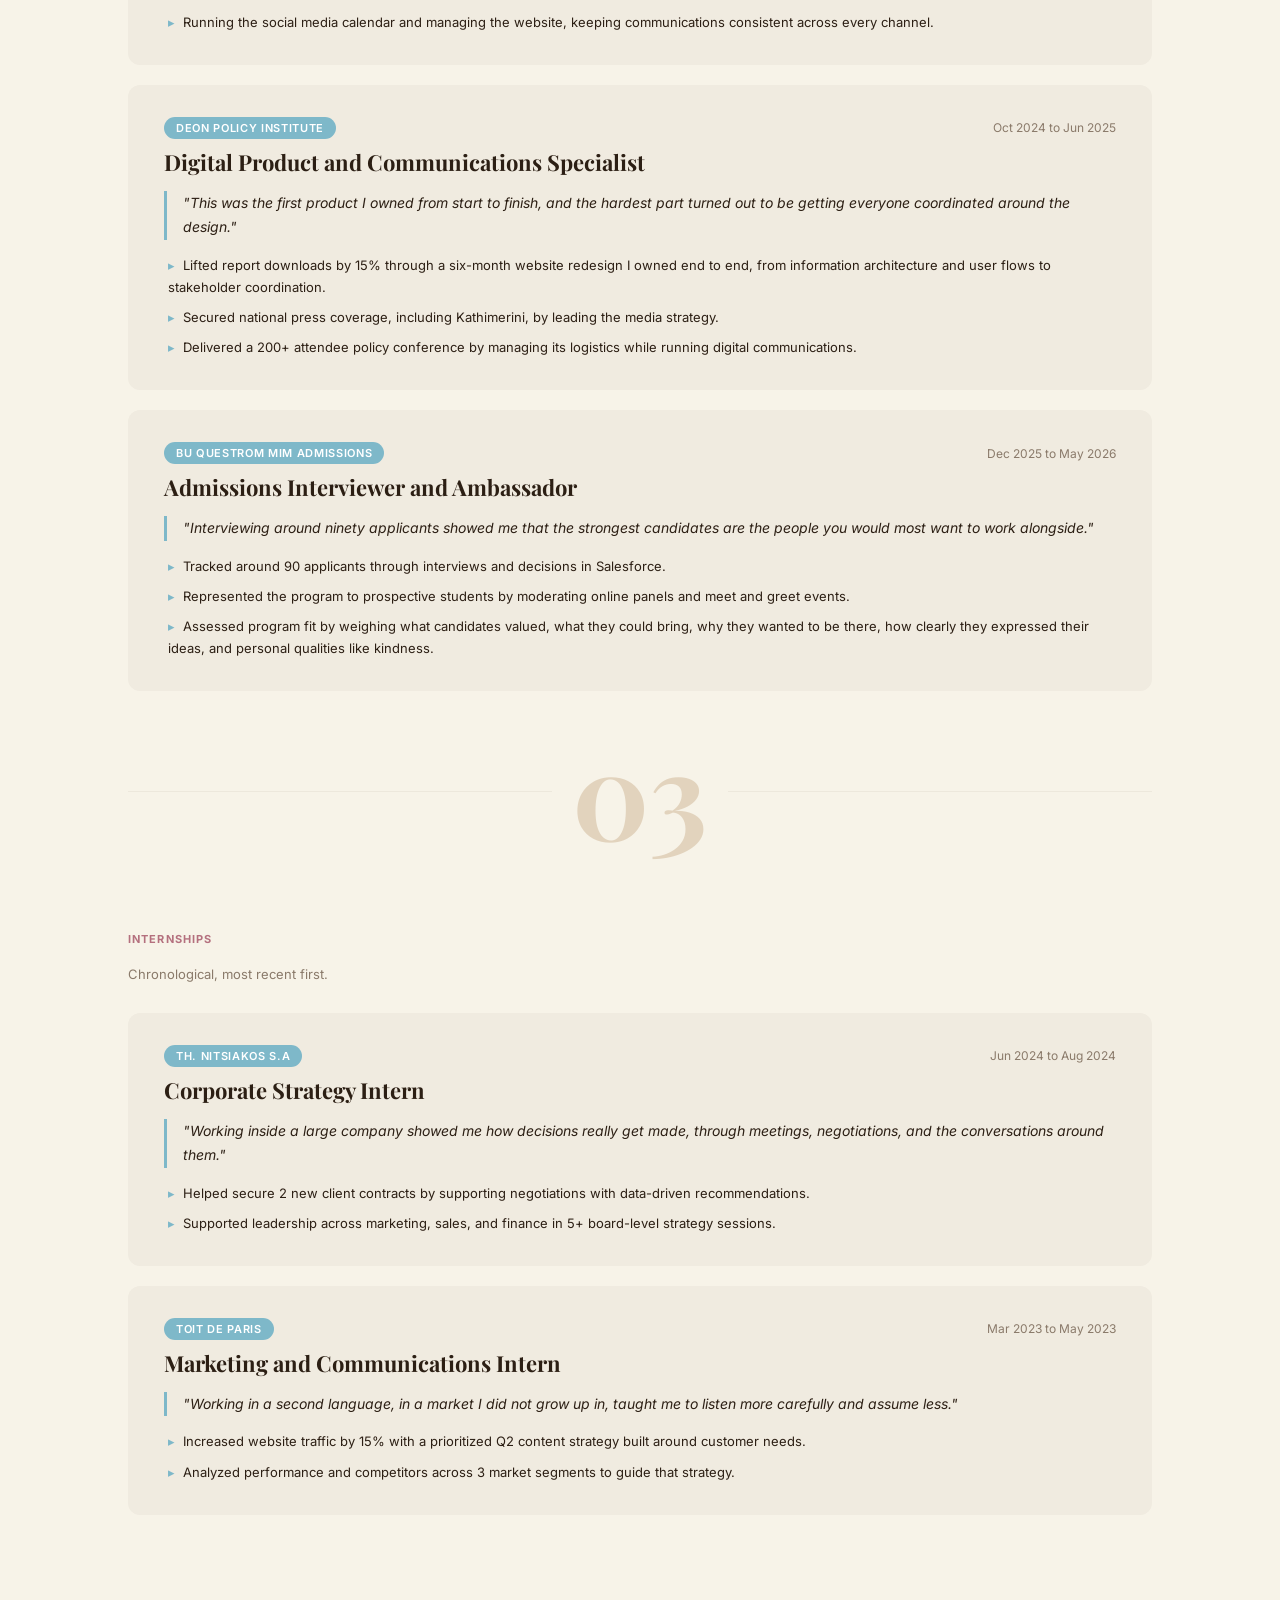
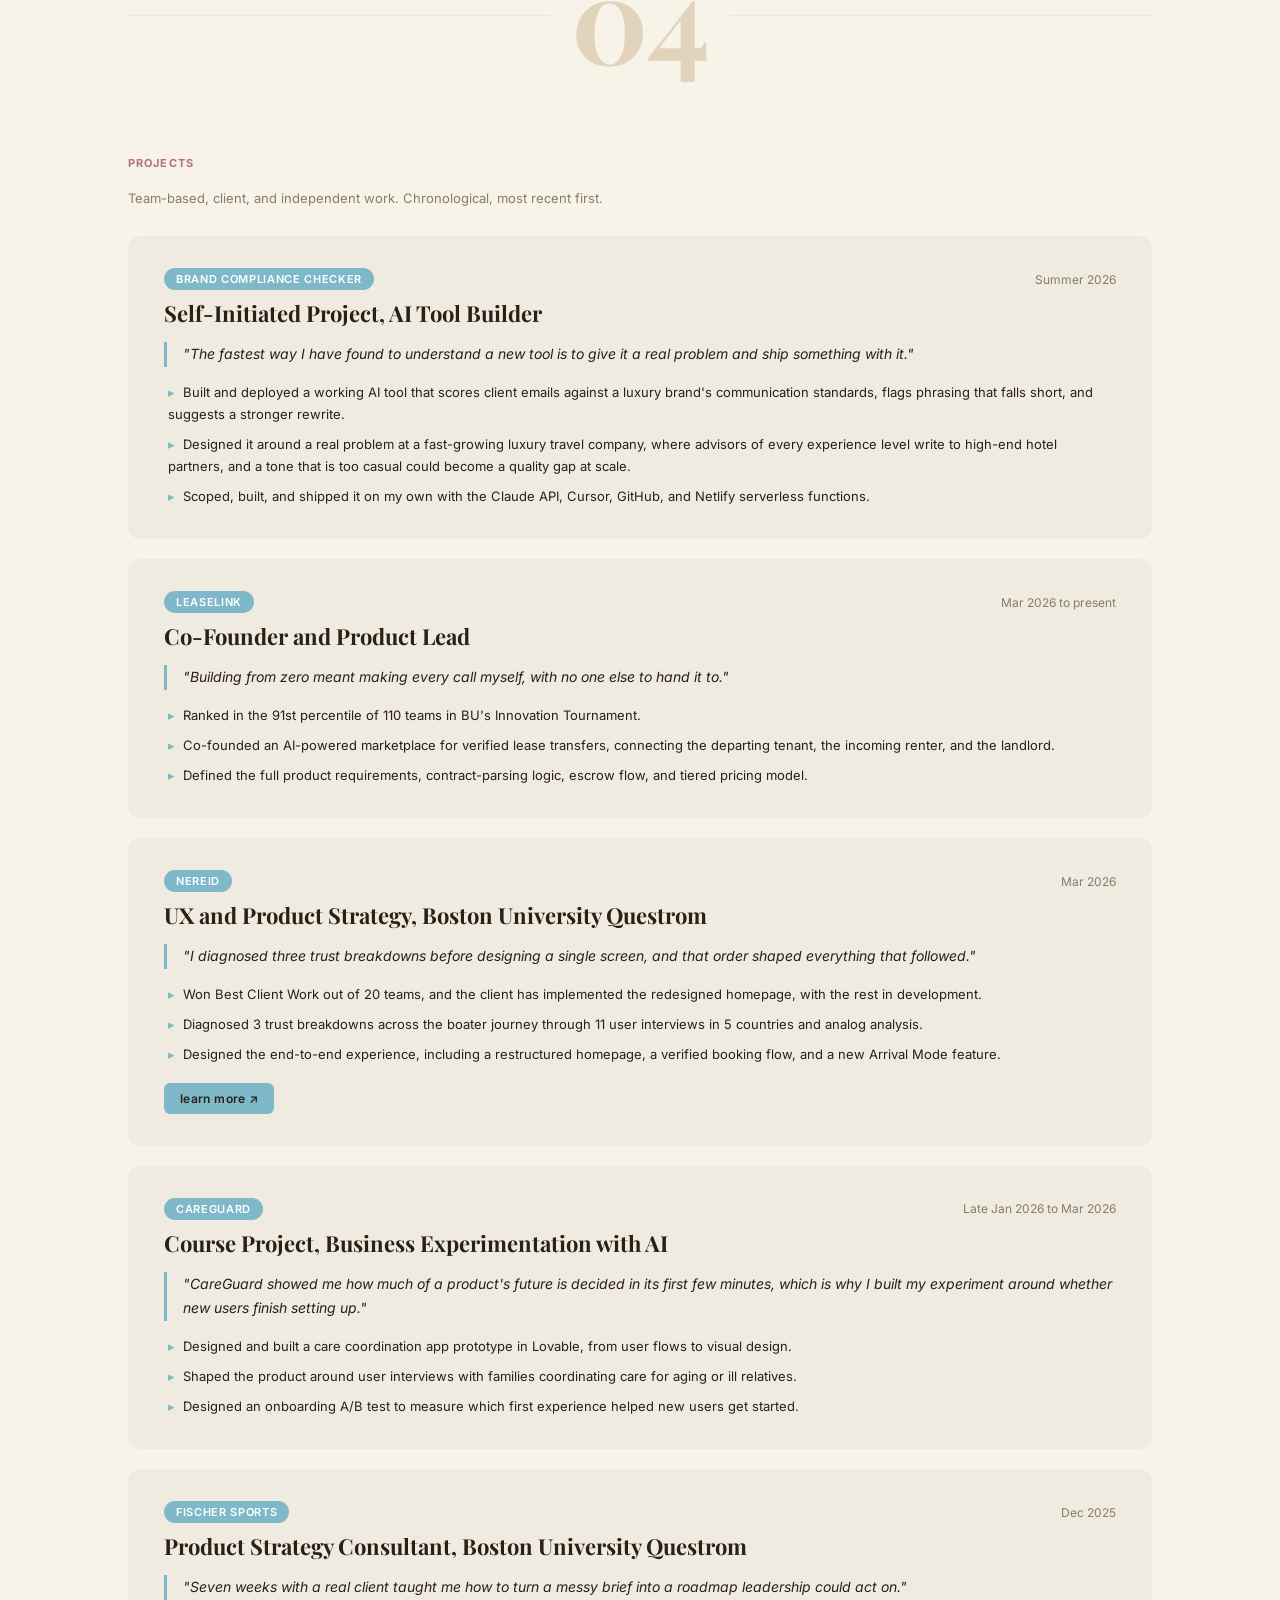
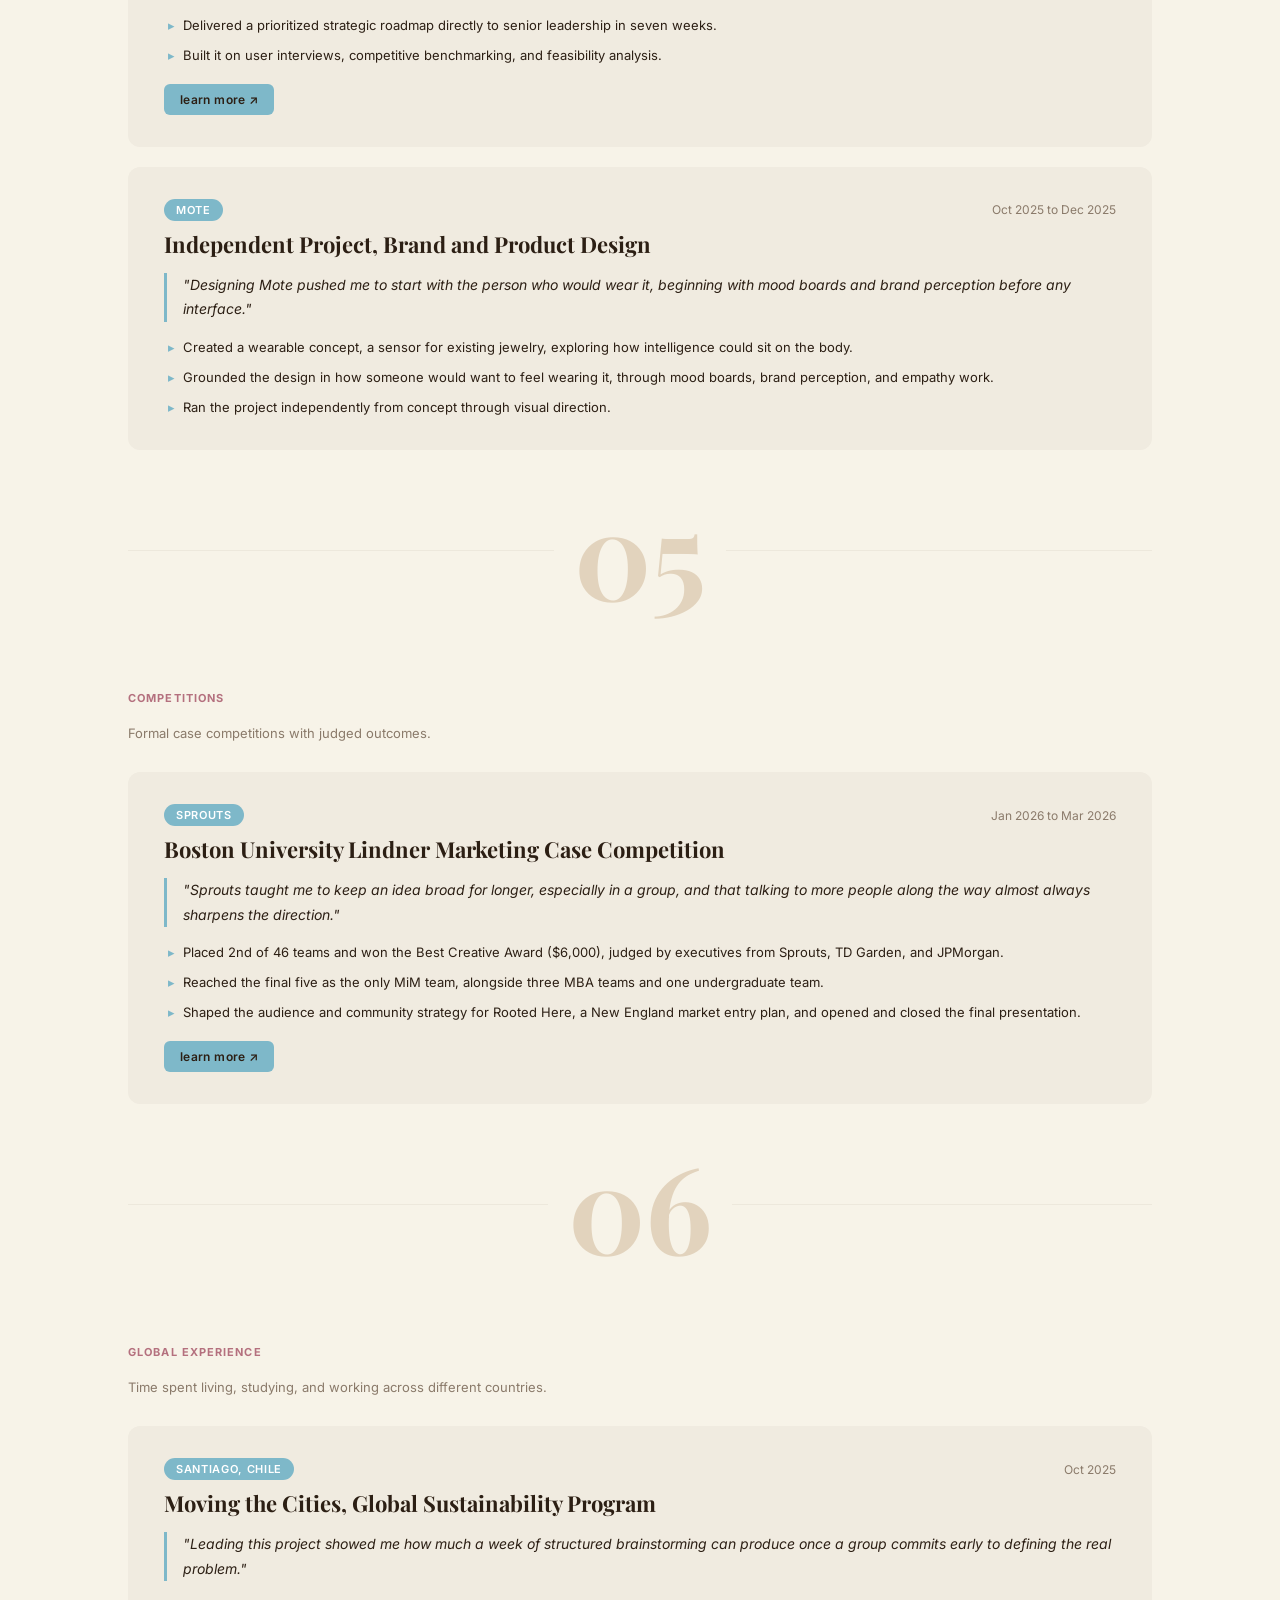
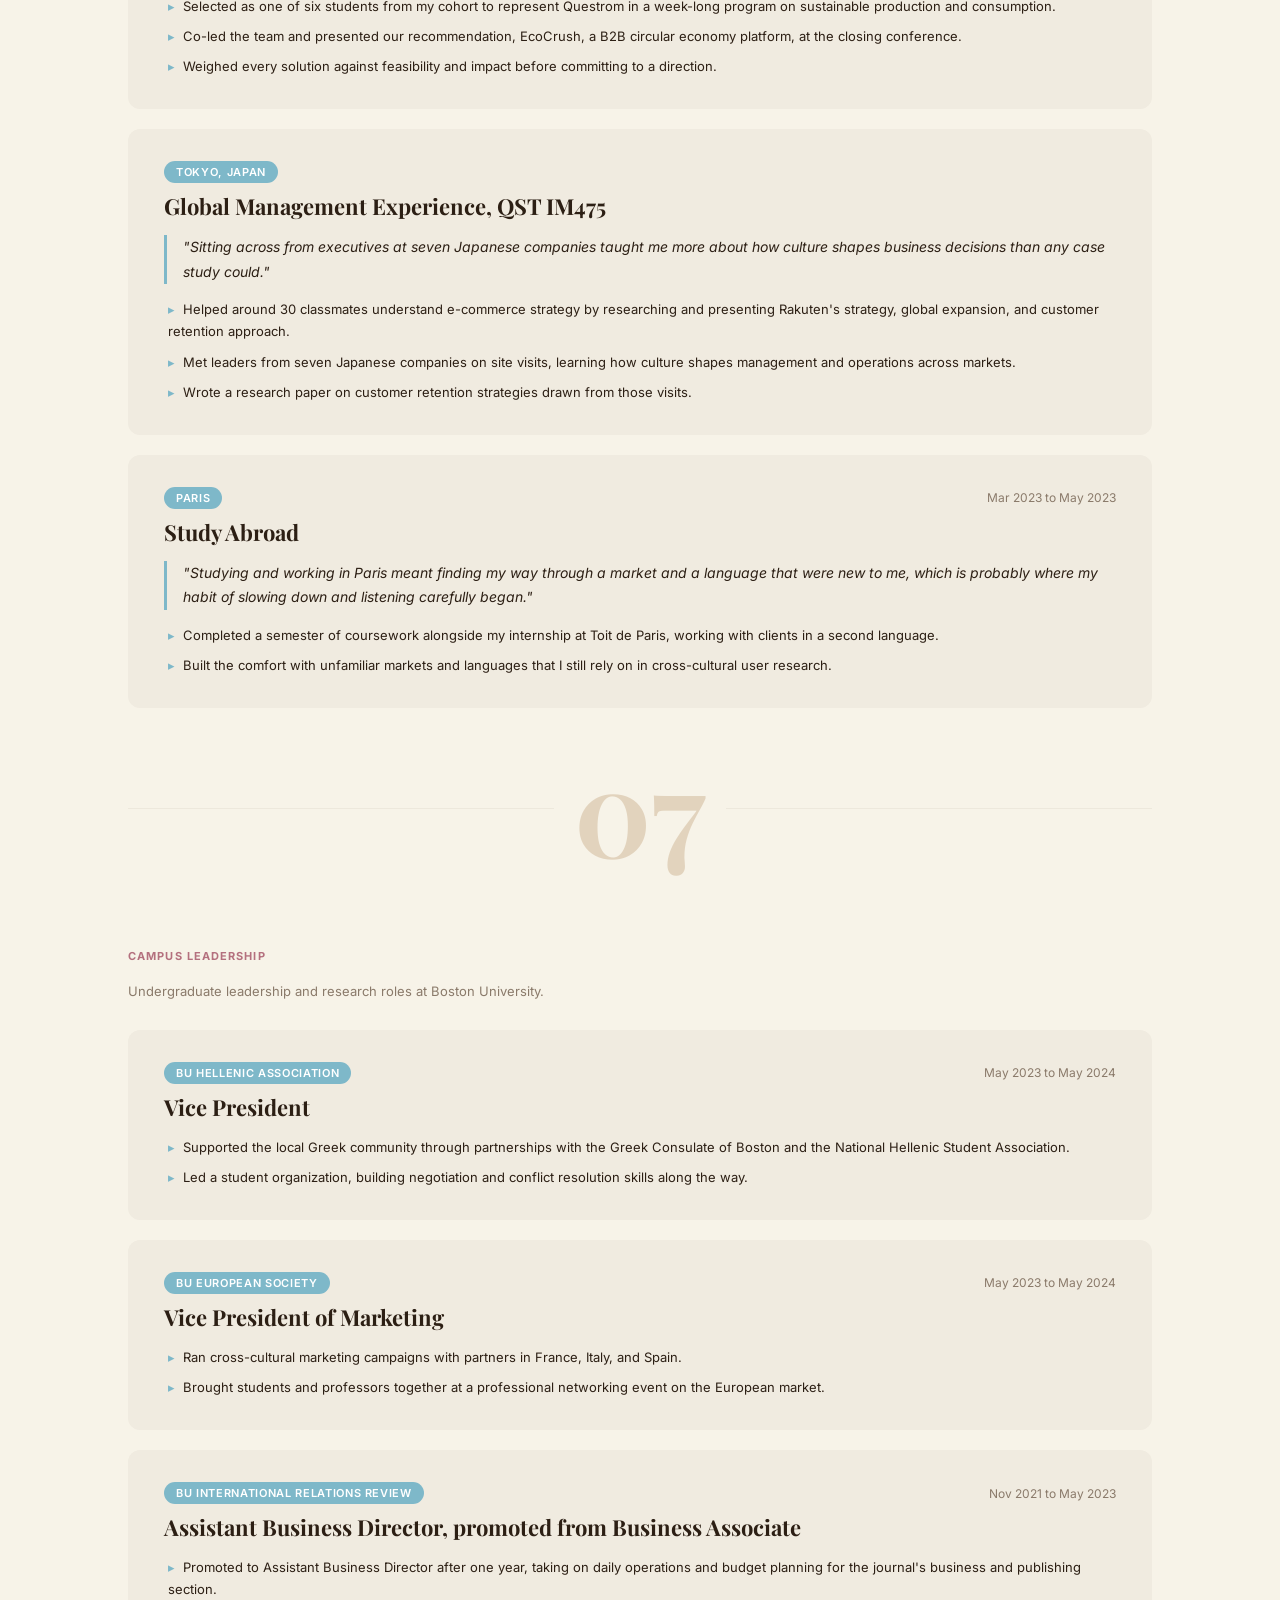
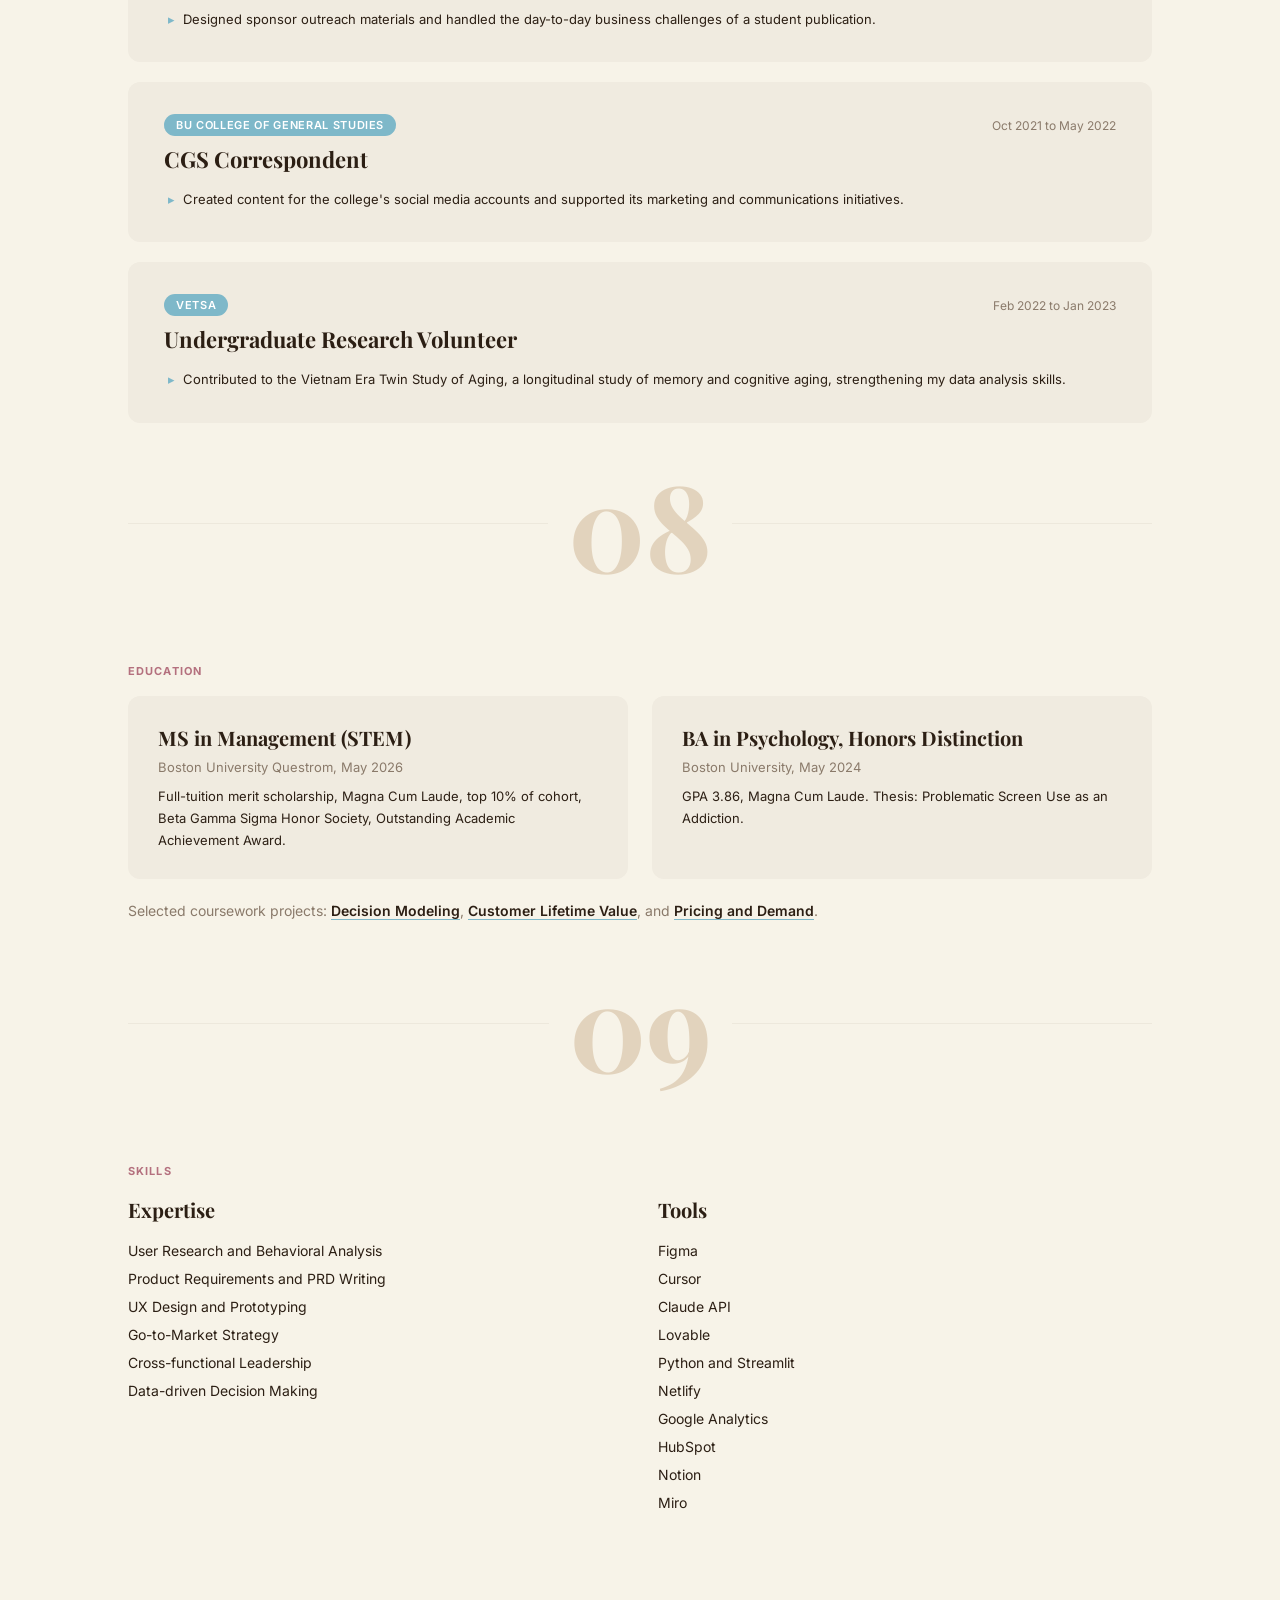
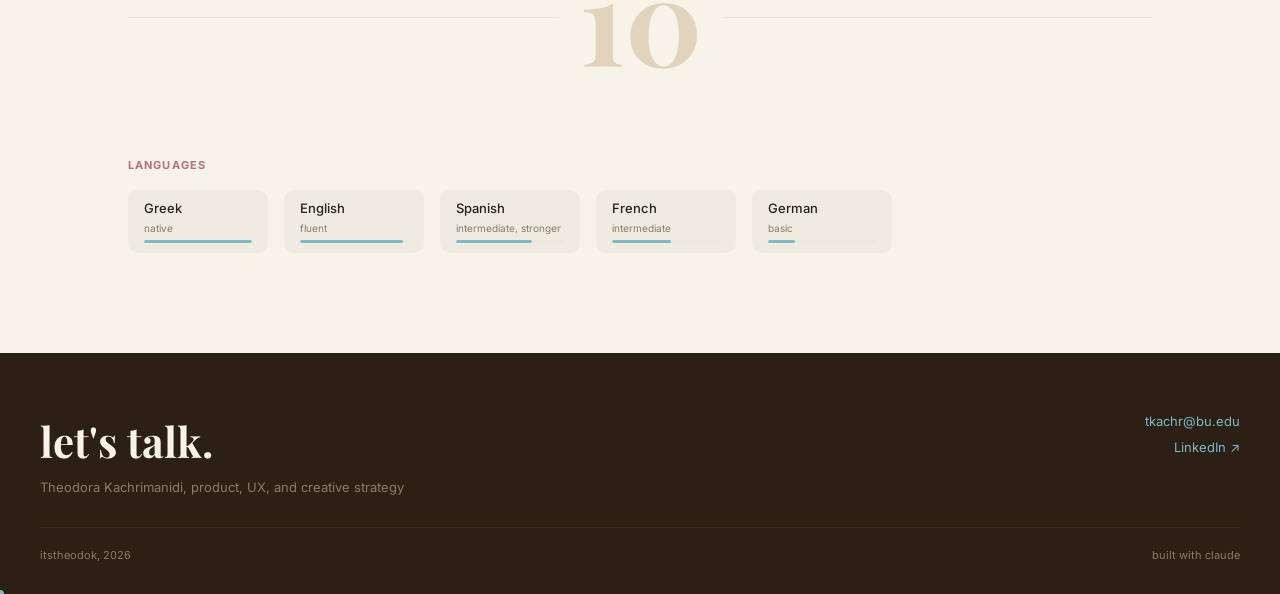
==== commit 675280ff: "Update about, projects, NEREID, Sprouts, and page navigation" ====
--- a/about.html
+++ b/about.html
@@ -244,6 +244,15 @@
 line-height: 1.7;
 color: #2C1F14;
       }
+.edu-coursework {
+font-family: 'Inter', sans-serif;
+font-size: 14px;
+line-height: 1.7;
+color: #8A7A6A;
+margin-top: 20px;
+      }
+.edu-coursework a { color: #2C1F14; font-weight: 600; border-bottom: 1px solid #7EB8C9; }
+.edu-coursework a:hover { color: #7EB8C9; }
 .skills-grid {
 display: grid;
 grid-template-columns: 1fr 1fr;
@@ -371,8 +380,8 @@
 <section class="about-section">
 <p class="profile-label">Personal Profile</p>
 <p class="profile-meta">Psychology + Management (STEM), Boston University</p>
-<p class="pull-quote">I study why people choose what they choose, and I turn that into products, strategies, and experiences, from a marina booking platform that won Best Client Work to a New England market entry plan that placed second of 46 teams.</p>
-<p class="profile-copy">I started in psychology because I wanted to understand why people make the decisions they make, and that question has followed me through studies in five countries, work in consulting and marketing, and a full merit scholarship back at Boston University for my MS in Management. Client work with Fischer Sports and NEREID drew me into product and UX, the Lindner Marketing Case Competition showed me how much I enjoy building strategy around a real audience, and on my own I shipped CareGuard end to end and built a Brand Compliance Checker with the Claude API. I do my best work where I can see the line between a decision and someone's experience, and I am most drawn to the products, places, and brands that people choose to come back to.</p>
+<p class="pull-quote">I am drawn to the teams, places, and brands people choose for how they make them feel, a night at the game, a trip they have waited all year for, a car they have dreamed of owning, a brand that feels like their own, and I use psychology and data to understand what creates that pull and how to build more of it.</p>
+<p class="profile-copy">I started in psychology because I wanted to understand why people make the decisions they make, and that question has shaped everything since, from my honors thesis on how people relate to their screens to studies across five countries and a full merit scholarship back at Boston University for my MS in Management, which I finished in the top 10% of my cohort. Client work taught me to turn that curiosity into results. For NEREID, I pushed to interview real boaters and found that what held them back was uncertainty before they arrived, which reshaped a platform the client now uses. For Fischer Sports, I led a survey of 61 athletes that showed loyalty to a ski brand does not follow people into summer, and for Sprouts, our team built a plan around the schools, neighbors, and weekly routines that decide where a family shops, which executives from Sprouts, TD Garden, and JPMorgan ranked second of 46 teams. Along the way I taught myself to build with AI, and I bring the same habits to every project: start with the people, test the obvious answer against the data, and make the recommendation clear enough that someone can act on it. That is why I keep returning to sports and live entertainment, luxury and automotive brands, and travel, where people choose an experience for the energy and sense of belonging it gives them, and where understanding that choice shapes everything from a campaign to the moment someone walks through the door.</p>
 </section>
 
 <div class="section-divider"><span>02</span></div>
@@ -470,11 +479,12 @@
 <span class="company-pill">Brand Compliance Checker</span>
 <span class="exp-date">Summer 2026</span>
 </div>
-<h4 class="exp-role">Independent Project, AI Tool Builder</h4>
+<h4 class="exp-role">Self-Initiated Project, AI Tool Builder</h4>
 <p class="exp-quote">"The fastest way I have found to understand a new tool is to give it a real problem and ship something with it."</p>
 <ul>
-<li>Built and deployed a working AI tool that checks marketing copy against brand guidelines and flags anything that drifts.</li>
-<li>Scoped, built, and shipped it on my own with the Claude API, Python, Cursor, and Netlify serverless functions.</li>
+<li>Built and deployed a working AI tool that scores client emails against a luxury brand's communication standards, flags phrasing that falls short, and suggests a stronger rewrite.</li>
+<li>Designed it around a real problem at a fast-growing luxury travel company, where advisors of every experience level write to high-end hotel partners, and a tone that is too casual could become a quality gap at scale.</li>
+<li>Scoped, built, and shipped it on my own with the Claude API, Cursor, GitHub, and Netlify serverless functions.</li>
 </ul>
 </article>
 
@@ -490,7 +500,6 @@
 <li>Co-founded an AI-powered marketplace for verified lease transfers, connecting the departing tenant, the incoming renter, and the landlord.</li>
 <li>Defined the full product requirements, contract-parsing logic, escrow flow, and tiered pricing model.</li>
 </ul>
-<a class="exp-link" href="leaselink.html">learn more ↗</a>
 </article>
 
 <article class="exp-card">
@@ -513,14 +522,13 @@
 <span class="company-pill">CareGuard</span>
 <span class="exp-date">Late Jan 2026 to Mar 2026</span>
 </div>
-<h4 class="exp-role">Independent Project, Product Owner and Researcher</h4>
-<p class="exp-quote">"Working on CareGuard on my own meant every decision, from the first user interview to the last screen, was mine to make and mine to defend."</p>
-<ul>
-<li>Shipped a full care coordination app on my own in Lovable, from user flows to visual design, without a technical cofounder.</li>
+<h4 class="exp-role">Course Project, Business Experimentation with AI</h4>
+<p class="exp-quote">"CareGuard showed me how much of a product's future is decided in its first few minutes, which is why I built my experiment around whether new users finish setting up."</p>
+<ul>
+<li>Designed and built a care coordination app prototype in Lovable, from user flows to visual design.</li>
 <li>Shaped the product around user interviews with families coordinating care for aging or ill relatives.</li>
 <li>Designed an onboarding A/B test to measure which first experience helped new users get started.</li>
 </ul>
-<a class="exp-link" href="careguard.html">learn more ↗</a>
 </article>
 
 <article class="exp-card">
@@ -534,6 +542,7 @@
 <li>Delivered a prioritized strategic roadmap directly to senior leadership in seven weeks.</li>
 <li>Built it on user interviews, competitive benchmarking, and feasibility analysis.</li>
 </ul>
+<a class="exp-link" href="fischer.html">learn more ↗</a>
 </article>
 
 <article class="exp-card">
@@ -548,7 +557,6 @@
 <li>Grounded the design in how someone would want to feel wearing it, through mood boards, brand perception, and empathy work.</li>
 <li>Ran the project independently from concept through visual direction.</li>
 </ul>
-<a class="exp-link" href="mote.html">learn more ↗</a>
 </article>
 
 </div>
@@ -709,6 +717,7 @@
 <p class="edu-details">GPA 3.86, Magna Cum Laude. Thesis: Problematic Screen Use as an Addiction.</p>
 </div>
 </div>
+<p class="edu-coursework">Selected coursework projects: <a href="modeling.html">Decision Modeling</a>, <a href="clv.html">Customer Lifetime Value</a>, and <a href="pricing.html">Pricing and Demand</a>.</p>
 </section>
 
 <div class="section-divider"><span>09</span></div>
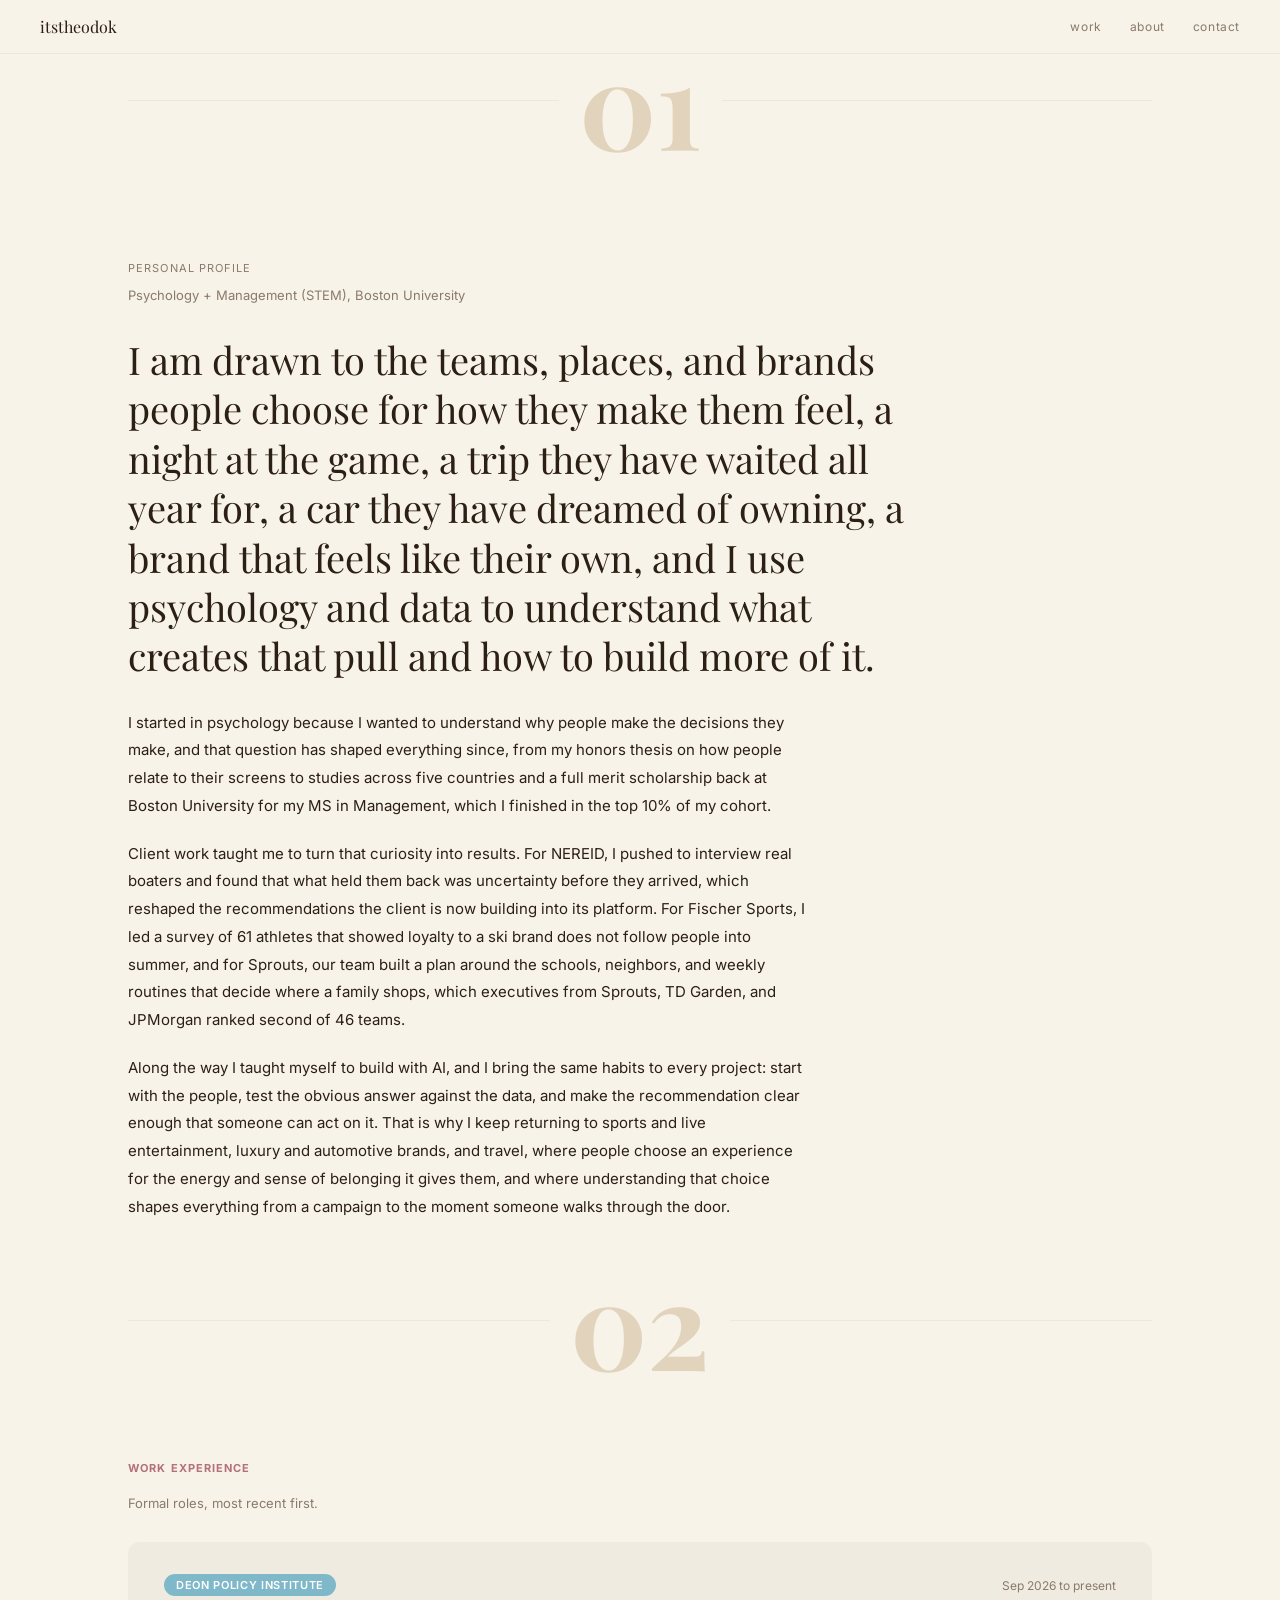
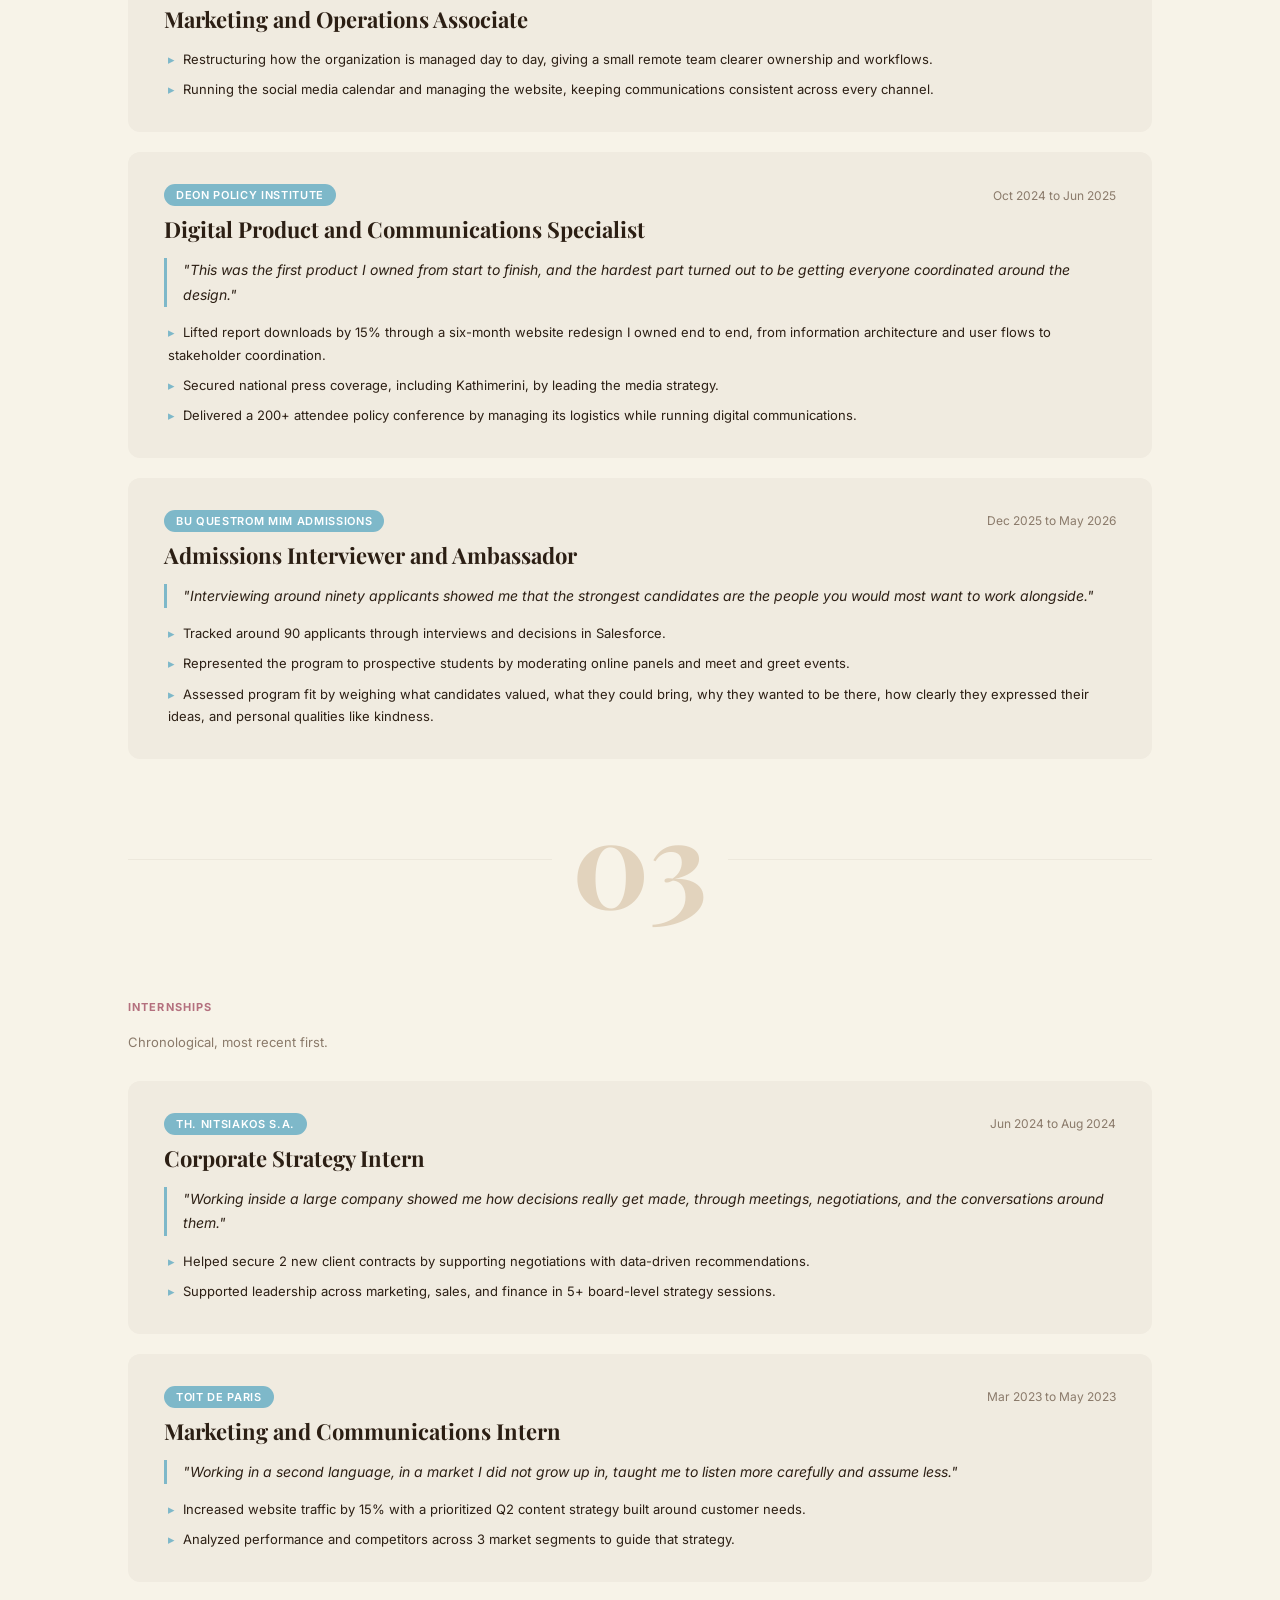
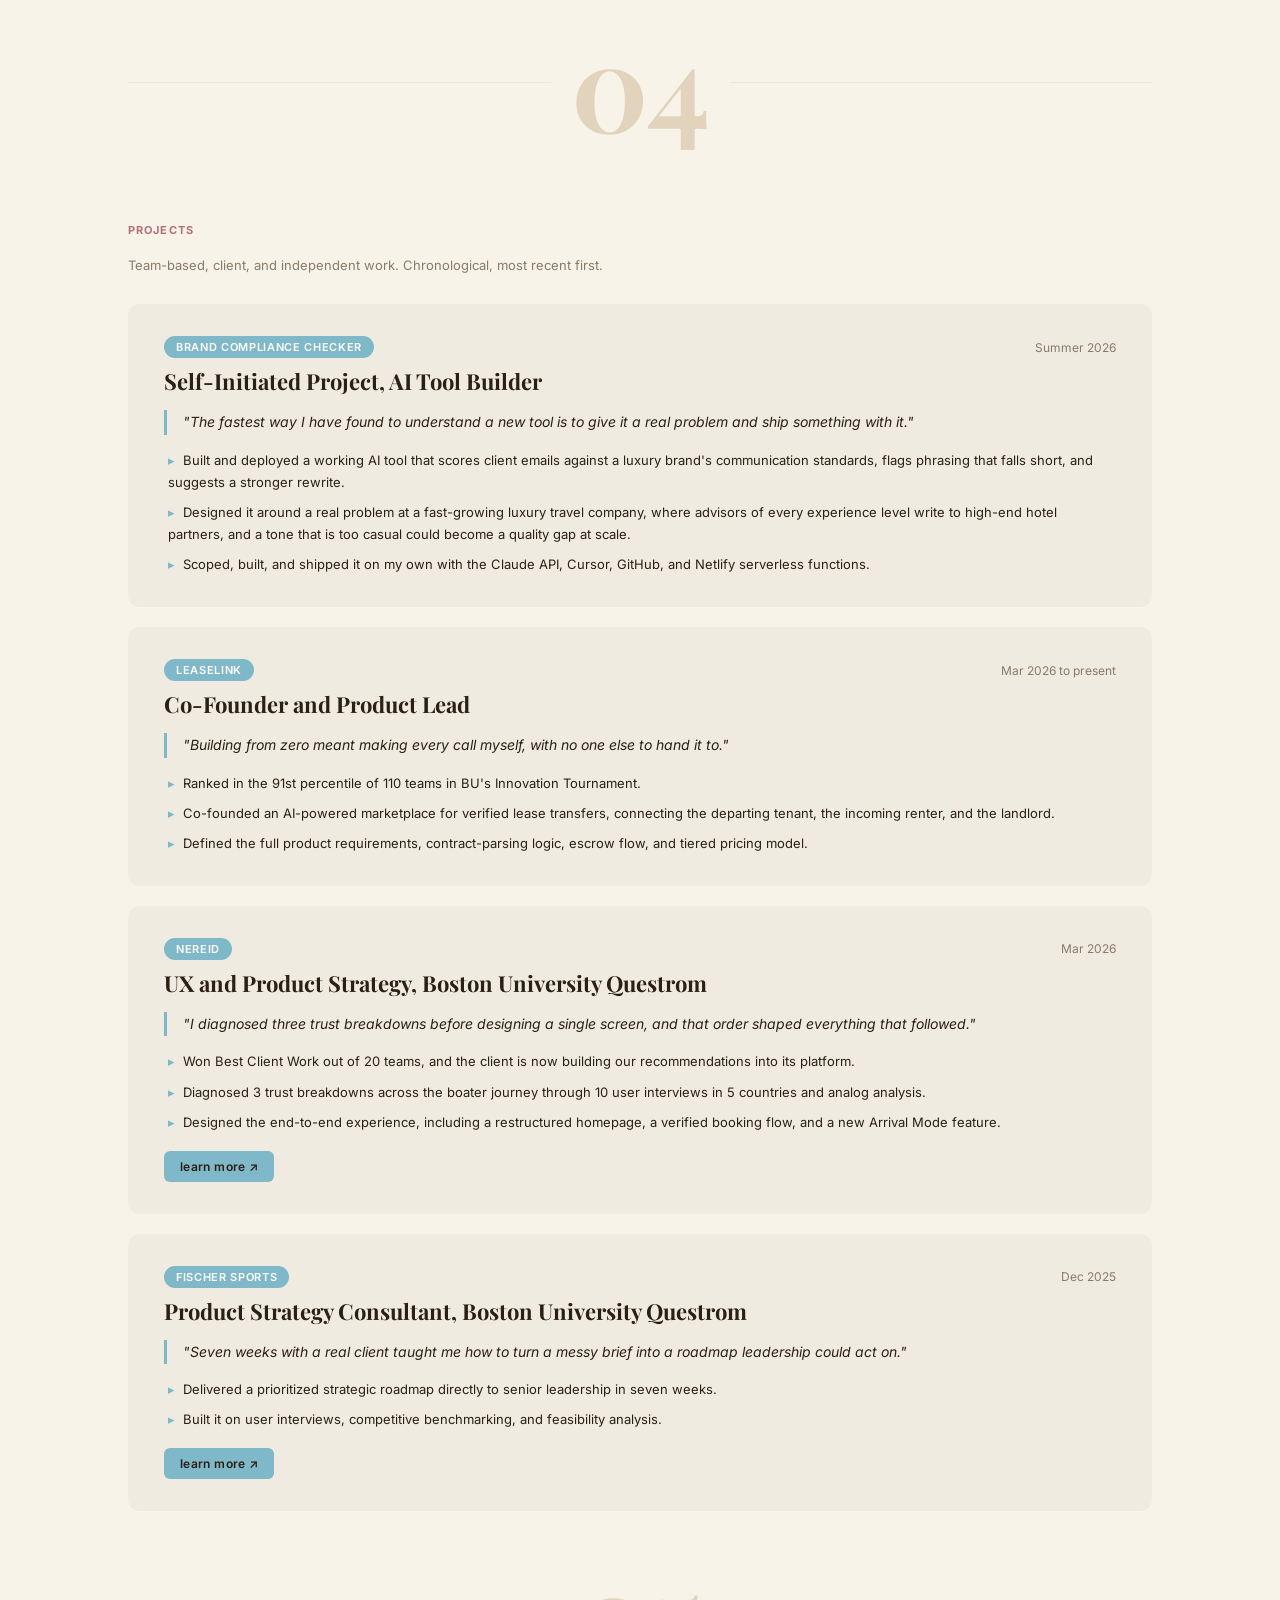
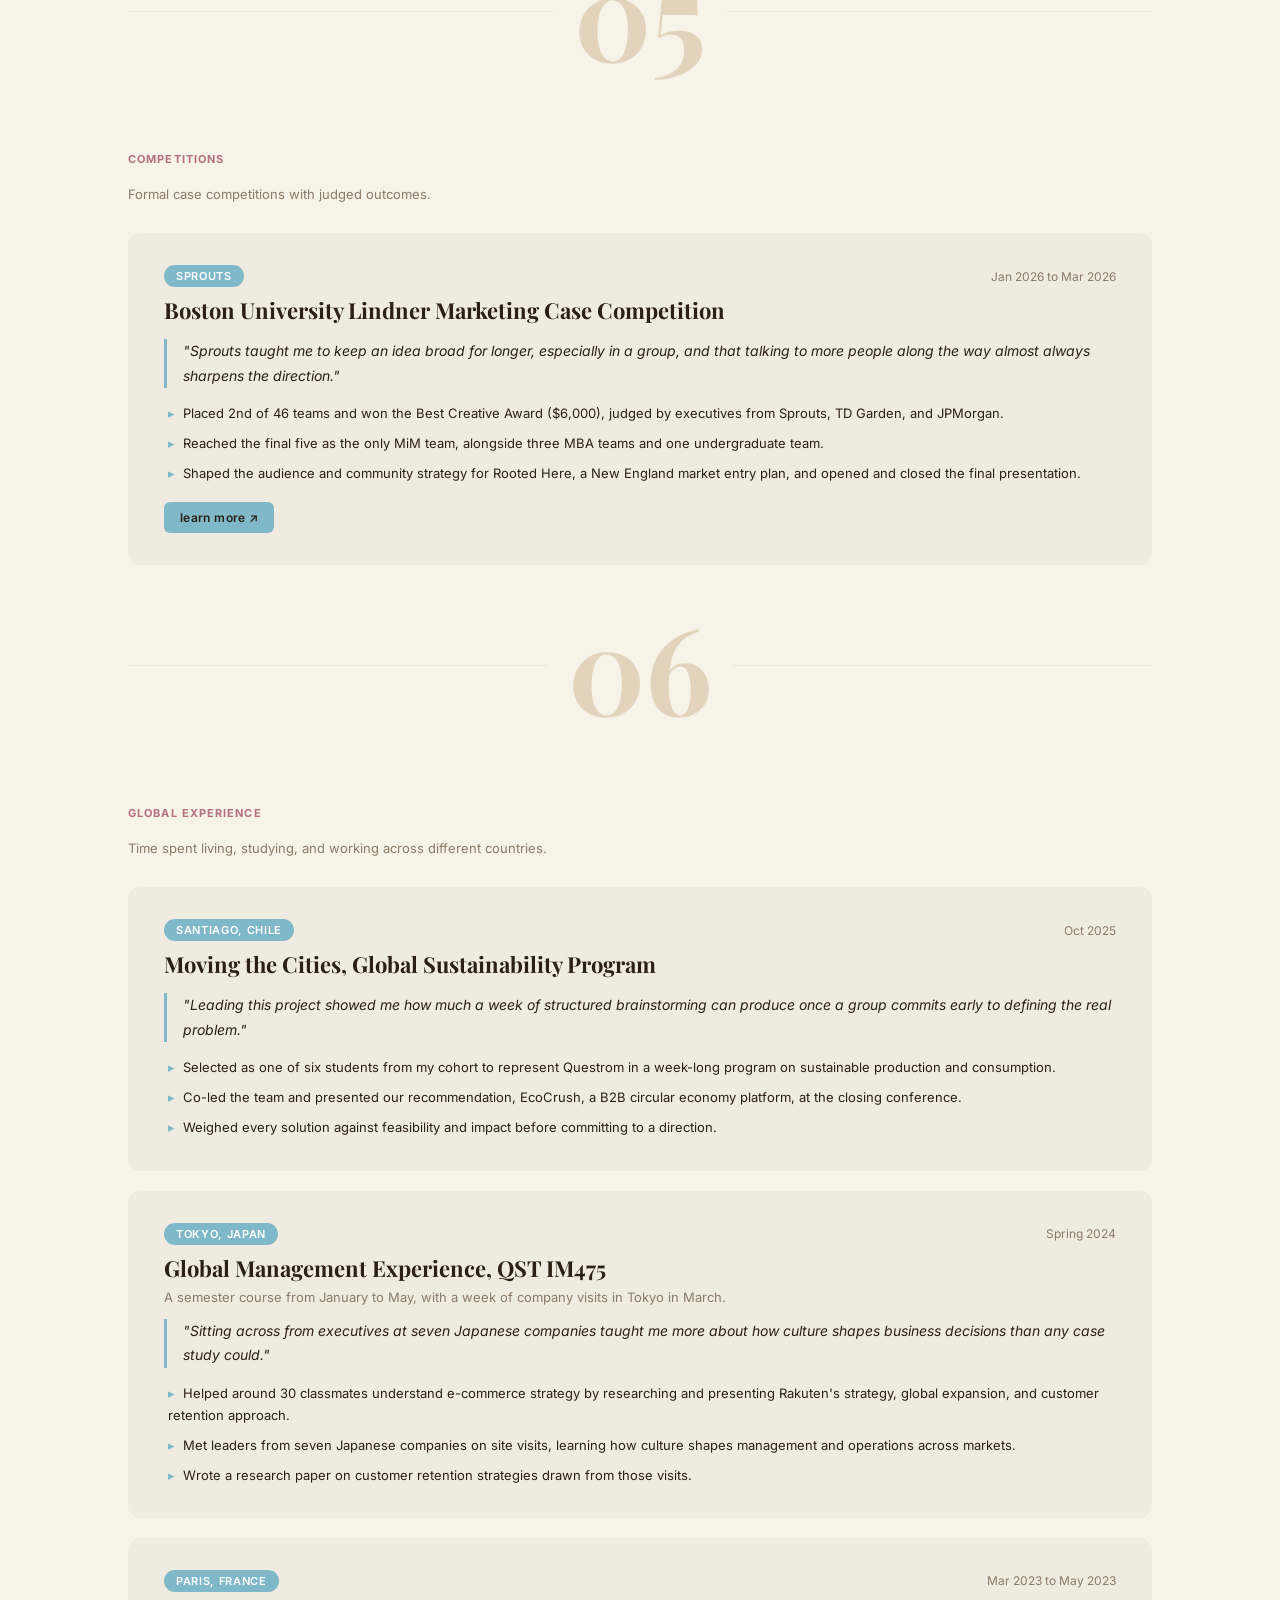
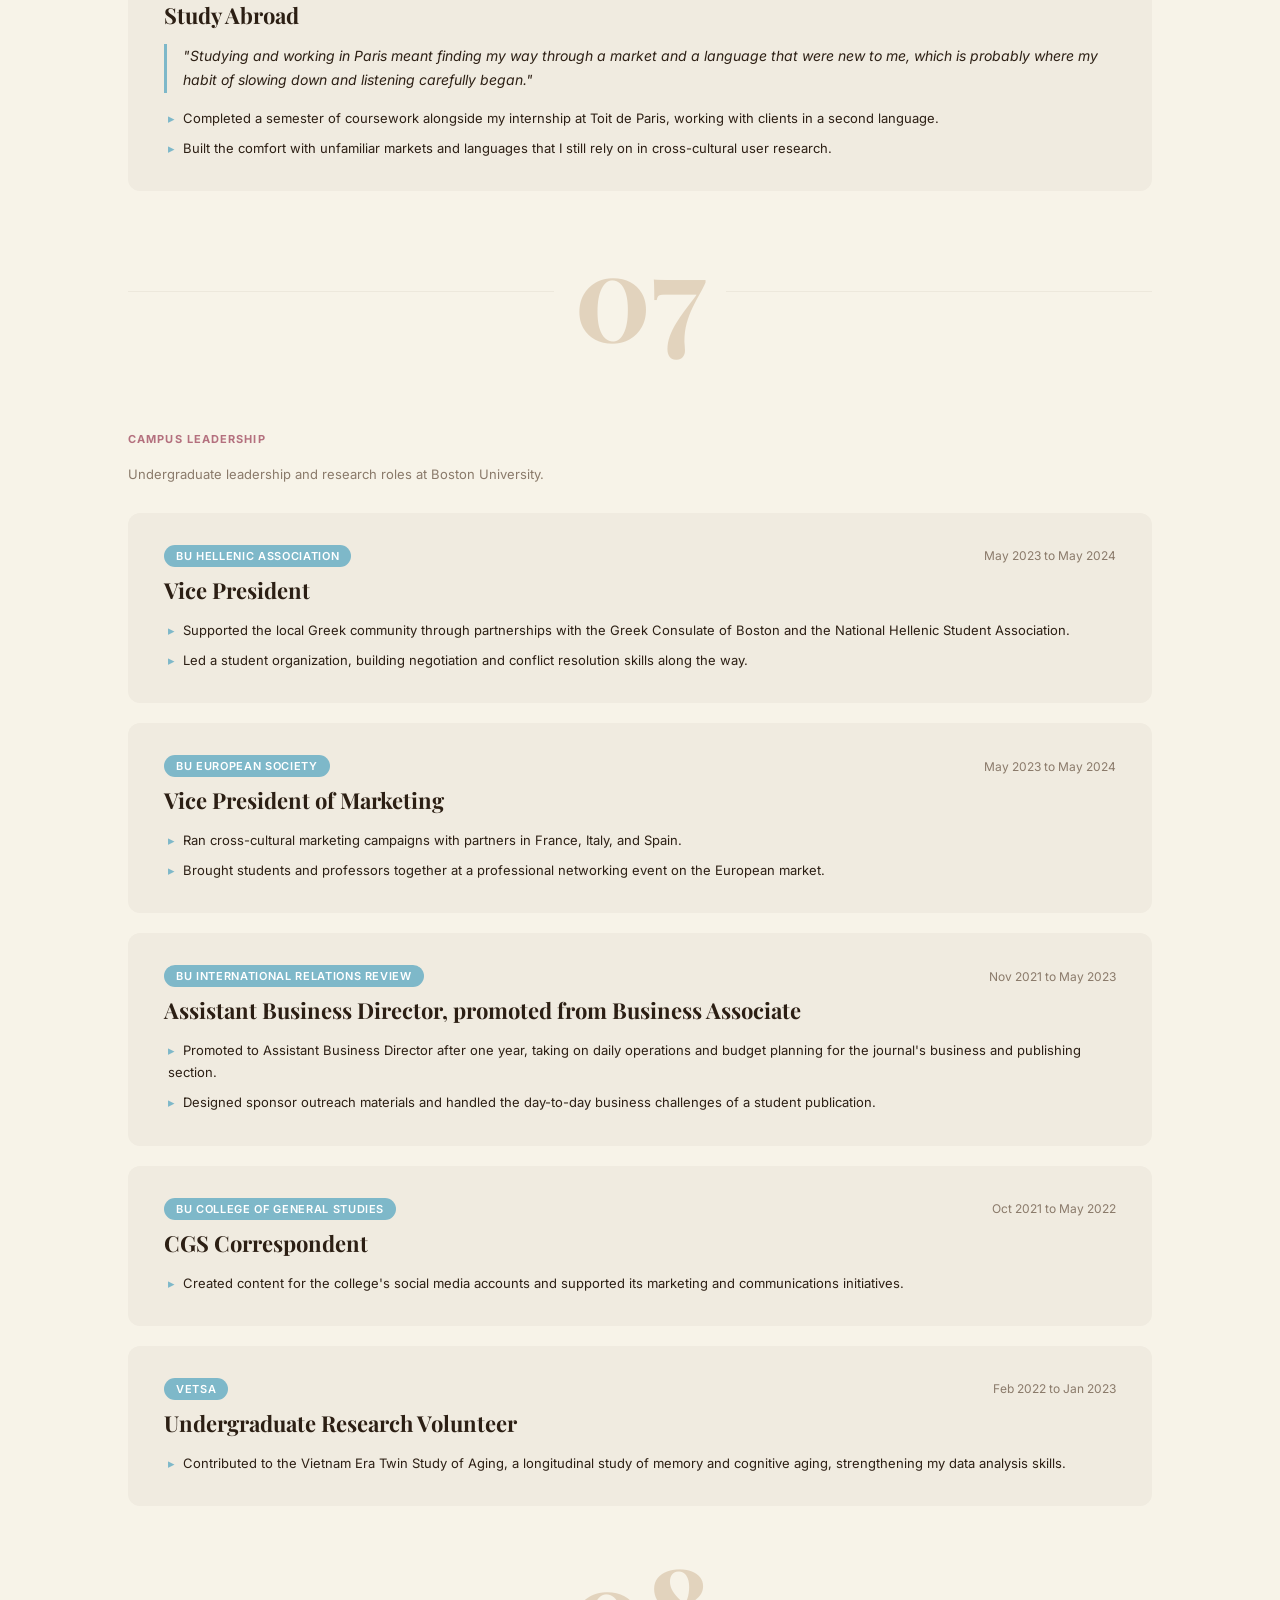
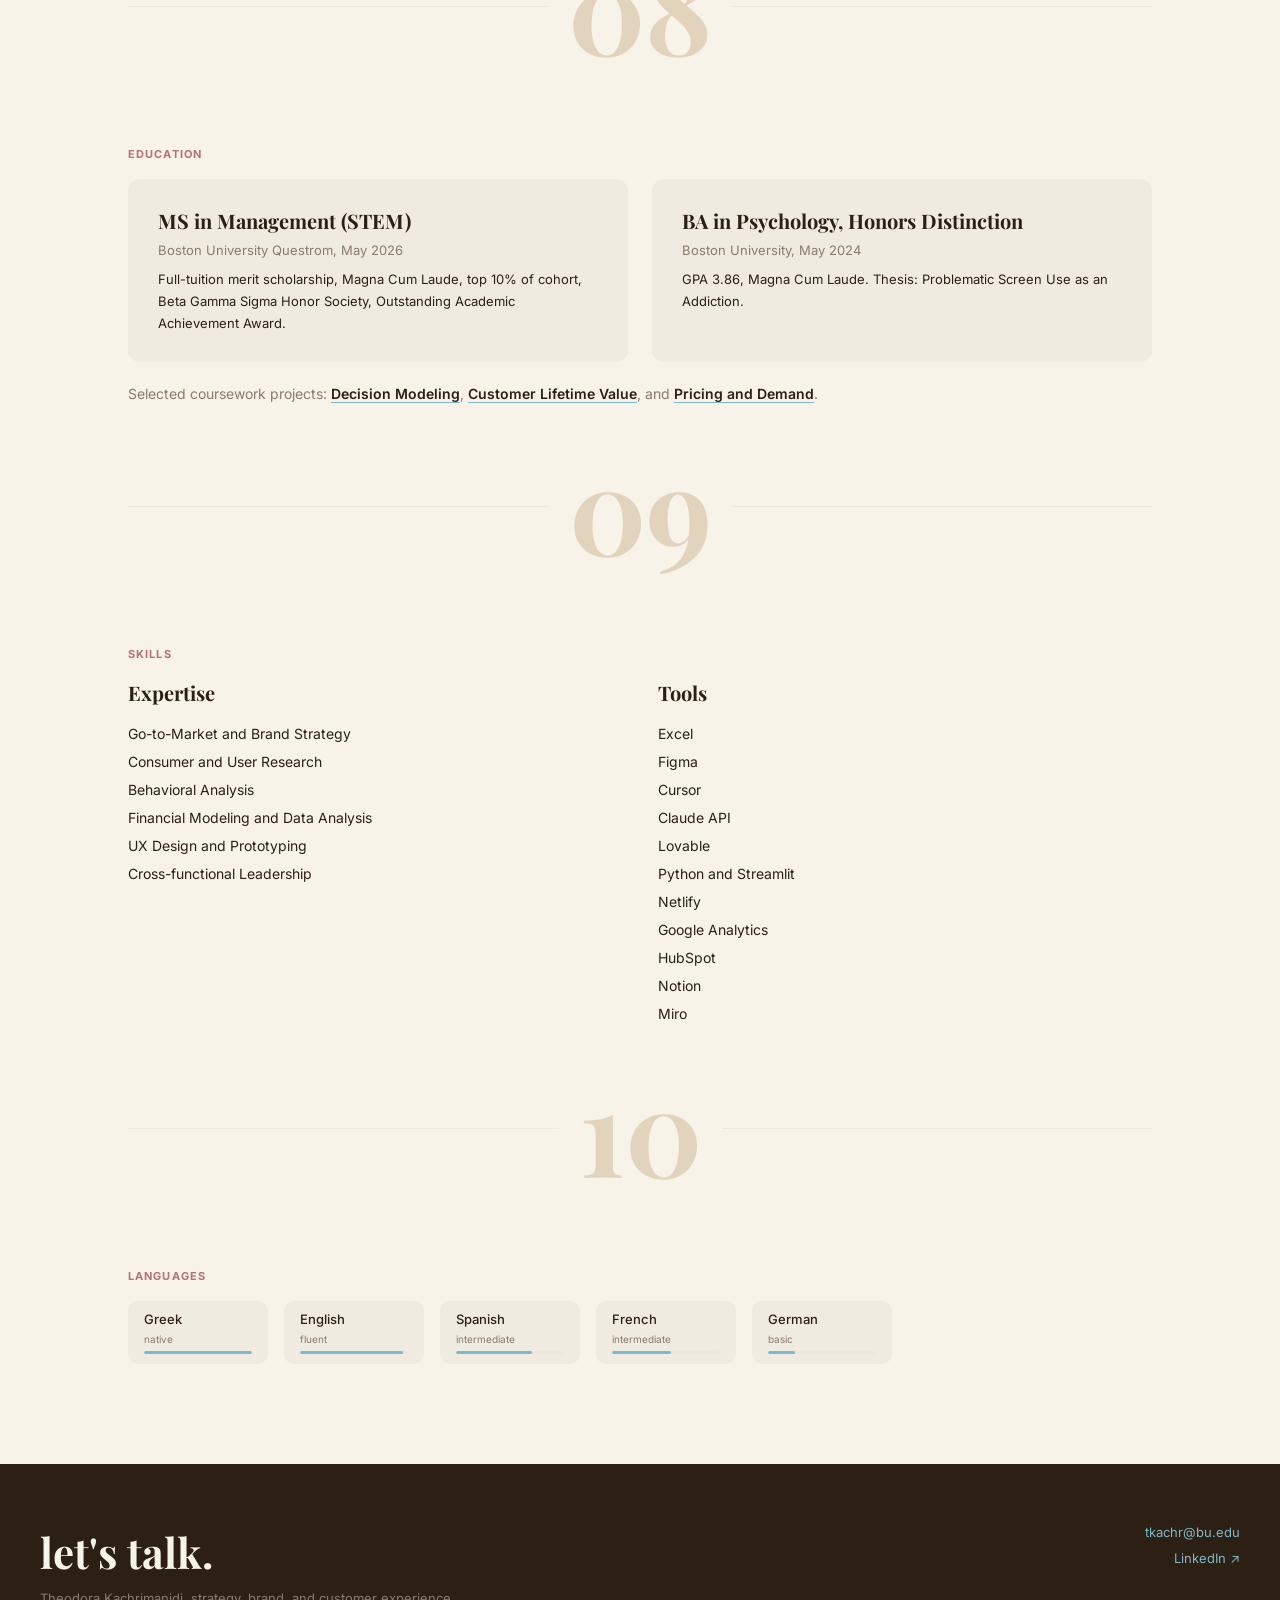
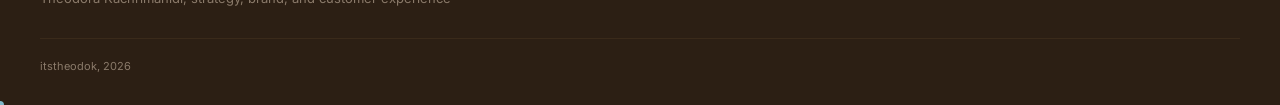
==== commit 6e386c27: "Update about page" ====
--- a/about.html
+++ b/about.html
@@ -11,358 +11,79 @@
 <style>
 * { box-sizing: border-box; margin: 0; padding: 0; }
 html { scroll-behavior: smooth; }
-body {
-font-family: 'Inter', sans-serif;
-background: #F7F3E8;
-color: #2C1F14;
-cursor: none;
-      }
+body { font-family: 'Inter', sans-serif; background: #F7F3E8; color: #2C1F14; cursor: none; }
 a { text-decoration: none; }
 ul { list-style: none; }
-.site-nav {
-position: fixed;
-top: 0;
-left: 0;
-width: 100%;
-background: #F7F3E8;
-border-bottom: 1px solid #EDE8DC;
-padding: 16px 40px;
-display: flex;
-justify-content: space-between;
-align-items: center;
-z-index: 100;
-      }
-.site-nav .nav-logo {
-font-family: 'Playfair Display', serif;
-font-size: 16px;
-color: #2C1F14;
-      }
-.site-nav .nav-links {
-display: flex;
-gap: 28px;
-align-items: center;
-      }
-.site-nav .nav-links a {
-font-family: 'Inter', sans-serif;
-font-size: 12px;
-color: #8A7A6A;
-letter-spacing: 0.05em;
-text-transform: lowercase;
-      }
+.site-nav { position: fixed; top: 0; left: 0; width: 100%; background: #F7F3E8; border-bottom: 1px solid #EDE8DC; padding: 16px 40px; display: flex; justify-content: space-between; align-items: center; z-index: 100; }
+.site-nav .nav-logo { font-family: 'Playfair Display', serif; font-size: 16px; color: #2C1F14; }
+.site-nav .nav-links { display: flex; gap: 28px; align-items: center; }
+.site-nav .nav-links a { font-family: 'Inter', sans-serif; font-size: 12px; color: #8A7A6A; letter-spacing: 0.05em; text-transform: lowercase; }
 .site-nav .nav-links a:hover { color: #7EB8C9; }
-main {
-padding-top: 100px;
-      }
-.about-section {
-padding: 100px 10%;
-position: relative;
-      }
+main { padding-top: 100px; }
+.about-section { padding: 100px 10%; position: relative; }
 .about-section:first-of-type { padding-top: 120px; }
-.section-divider {
-position: relative;
-margin: 0 10% 40px;
-height: 1px;
-display: flex;
-align-items: center;
-justify-content: center;
-      }
-.section-divider::before {
-content: '';
-position: absolute;
-inset: 0;
-border-top: 1px solid #EDE8DC;
-      }
-.section-divider span {
-position: relative;
-z-index: 1;
-font-family: 'Playfair Display', serif;
-font-size: 120px;
-font-weight: 700;
-line-height: 1;
-color: #E2D3BD;
-background: #F7F3E8;
-padding: 0 20px;
-      }
-.section-label {
-font-family: 'Inter', sans-serif;
-font-size: 11px;
-letter-spacing: 0.1em;
-text-transform: uppercase;
-color: #8A7A6A;
-margin-bottom: 18px;
-      }
-.section-label.accent {
-color: #B4707E;
-      }
-.section-sublabel {
-font-family: 'Inter', sans-serif;
-font-size: 13px;
-color: #8A7A6A;
-margin-bottom: 28px;
-max-width: 560px;
-line-height: 1.6;
-      }
-.profile-label {
-font-family: 'Inter', sans-serif;
-font-size: 11px;
-letter-spacing: 0.1em;
-text-transform: uppercase;
-color: #8A7A6A;
-margin-bottom: 12px;
-      }
-.profile-meta {
-font-family: 'Inter', sans-serif;
-font-size: 13px;
-color: #8A7A6A;
-margin-bottom: 32px;
-      }
-.pull-quote {
-font-family: 'Playfair Display', serif;
-font-size: clamp(26px,3vw,38px);
-line-height: 1.3;
-color: #2C1F14;
-max-width: 780px;
-margin-bottom: 28px;
-      }
-.profile-copy {
-font-family: 'Inter', sans-serif;
-font-size: 15px;
-line-height: 1.85;
-color: #2C1F14;
-max-width: 680px;
-      }
-.experience-list {
-display: grid;
-gap: 20px;
-      }
-.exp-card {
-background: #F0EBE0;
-border-radius: 12px;
-padding: 32px 36px;
-transition: background 0.2s ease;
-      }
+.section-divider { position: relative; margin: 0 10% 40px; height: 1px; display: flex; align-items: center; justify-content: center; }
+.section-divider::before { content: ''; position: absolute; inset: 0; border-top: 1px solid #EDE8DC; }
+.section-divider span { position: relative; z-index: 1; font-family: 'Playfair Display', serif; font-size: 120px; font-weight: 700; line-height: 1; color: #E2D3BD; background: #F7F3E8; padding: 0 20px; }
+.section-label { font-family: 'Inter', sans-serif; font-size: 11px; letter-spacing: 0.1em; text-transform: uppercase; color: #8A7A6A; margin-bottom: 18px; }
+.section-label.accent { color: #B4707E; }
+.section-sublabel { font-family: 'Inter', sans-serif; font-size: 13px; color: #8A7A6A; margin-bottom: 28px; max-width: 560px; line-height: 1.6; }
+.profile-label { font-family: 'Inter', sans-serif; font-size: 11px; letter-spacing: 0.1em; text-transform: uppercase; color: #8A7A6A; margin-bottom: 12px; }
+.profile-meta { font-family: 'Inter', sans-serif; font-size: 13px; color: #8A7A6A; margin-bottom: 32px; }
+.pull-quote { font-family: 'Playfair Display', serif; font-size: clamp(26px,3vw,38px); line-height: 1.3; color: #2C1F14; max-width: 780px; margin-bottom: 28px; }
+.profile-copy { font-family: 'Inter', sans-serif; font-size: 15px; line-height: 1.85; color: #2C1F14; max-width: 680px; }
+.profile-copy + .profile-copy { margin-top: 20px; }
+.experience-list { display: grid; gap: 20px; }
+.exp-card { background: #F0EBE0; border-radius: 12px; padding: 32px 36px; transition: background 0.2s ease; }
 .exp-card:hover { background: #EAE4D8; }
-.exp-card.exp-placeholder {
-border: 1px dashed #C9BDA6;
-background: transparent;
-      }
-.exp-top {
-display: flex;
-justify-content: space-between;
-align-items: center;
-gap: 16px;
-      }
-.company-pill {
-display: inline-block;
-background: #7EB8C9;
-color: #fff;
-border-radius: 20px;
-padding: 4px 12px;
-font-family: 'Inter', sans-serif;
-font-size: 11px;
-font-weight: 600;
-letter-spacing: 0.06em;
-text-transform: uppercase;
-      }
-.exp-date {
-font-family: 'Inter', sans-serif;
-font-size: 12px;
-color: #8A7A6A;
-      }
-.exp-role {
-font-family: 'Playfair Display', serif;
-font-size: 22px;
-font-weight: 700;
-color: #2C1F14;
-margin: 8px 0 14px;
-      }
-.exp-quote {
-border-left: 3px solid #7EB8C9;
-padding-left: 16px;
-font-family: 'Inter', sans-serif;
-font-size: 14px;
-font-style: italic;
-line-height: 1.75;
-color: #2C1F14;
-margin-bottom: 14px;
-      }
+.exp-top { display: flex; justify-content: space-between; align-items: center; gap: 16px; }
+.company-pill { display: inline-block; background: #7EB8C9; color: #fff; border-radius: 20px; padding: 4px 12px; font-family: 'Inter', sans-serif; font-size: 11px; font-weight: 600; letter-spacing: 0.06em; text-transform: uppercase; }
+.exp-date { font-family: 'Inter', sans-serif; font-size: 12px; color: #8A7A6A; }
+.exp-role { font-family: 'Playfair Display', serif; font-size: 22px; font-weight: 700; color: #2C1F14; margin: 8px 0 14px; }
+.exp-sub { font-family: 'Inter', sans-serif; font-size: 13px; color: #8A7A6A; margin: -8px 0 14px; }
+.exp-quote { border-left: 3px solid #7EB8C9; padding-left: 16px; font-family: 'Inter', sans-serif; font-size: 14px; font-style: italic; line-height: 1.75; color: #2C1F14; margin-bottom: 14px; }
 .exp-card ul { display: grid; gap: 8px; }
-.exp-card li {
-font-family: 'Inter', sans-serif;
-font-size: 13px;
-line-height: 1.7;
-color: #2C1F14;
-padding-left: 4px;
-      }
-.exp-card li::before {
-content: '▸';
-color: #7EB8C9;
-margin-right: 8px;
-      }
-.exp-link {
-display: inline-flex;
-align-items: center;
-gap: 6px;
-margin-top: 18px;
-background: #7EB8C9;
-color: #2C1F14;
-font-family: 'Inter', sans-serif;
-font-size: 12px;
-font-weight: 600;
-letter-spacing: 0.03em;
-padding: 8px 16px;
-border-radius: 6px;
-text-decoration: none;
-transition: opacity 0.15s ease;
-      }
+.exp-card li { font-family: 'Inter', sans-serif; font-size: 13px; line-height: 1.7; color: #2C1F14; padding-left: 4px; }
+.exp-card li::before { content: '▸'; color: #7EB8C9; margin-right: 8px; }
+.exp-link { display: inline-flex; align-items: center; gap: 6px; margin-top: 18px; background: #7EB8C9; color: #2C1F14; font-family: 'Inter', sans-serif; font-size: 12px; font-weight: 600; letter-spacing: 0.03em; padding: 8px 16px; border-radius: 6px; text-decoration: none; transition: opacity 0.15s ease; }
 .exp-link:hover { opacity: 0.75; }
-.education-grid {
-display: grid;
-grid-template-columns: 1fr 1fr;
-gap: 24px;
-      }
-.edu-card {
-background: #F0EBE0;
-border-radius: 12px;
-padding: 28px 30px;
-      }
-.edu-title {
-font-family: 'Playfair Display', serif;
-font-size: 20px;
-color: #2C1F14;
-margin-bottom: 8px;
-      }
-.edu-meta {
-font-family: 'Inter', sans-serif;
-font-size: 13px;
-color: #8A7A6A;
-margin-bottom: 10px;
-      }
-.edu-details {
-font-family: 'Inter', sans-serif;
-font-size: 13px;
-line-height: 1.7;
-color: #2C1F14;
-      }
-.edu-coursework {
-font-family: 'Inter', sans-serif;
-font-size: 14px;
-line-height: 1.7;
-color: #8A7A6A;
-margin-top: 20px;
-      }
+.education-grid { display: grid; grid-template-columns: 1fr 1fr; gap: 24px; }
+.edu-card { background: #F0EBE0; border-radius: 12px; padding: 28px 30px; }
+.edu-title { font-family: 'Playfair Display', serif; font-size: 20px; color: #2C1F14; margin-bottom: 8px; }
+.edu-meta { font-family: 'Inter', sans-serif; font-size: 13px; color: #8A7A6A; margin-bottom: 10px; }
+.edu-details { font-family: 'Inter', sans-serif; font-size: 13px; line-height: 1.7; color: #2C1F14; }
+.edu-coursework { font-family: 'Inter', sans-serif; font-size: 14px; line-height: 1.7; color: #8A7A6A; margin-top: 20px; }
 .edu-coursework a { color: #2C1F14; font-weight: 600; border-bottom: 1px solid #7EB8C9; }
 .edu-coursework a:hover { color: #7EB8C9; }
-.skills-grid {
-display: grid;
-grid-template-columns: 1fr 1fr;
-gap: 36px;
-      }
-.skills-grid h3 {
-font-family: 'Playfair Display', serif;
-font-size: 20px;
-color: #2C1F14;
-margin-bottom: 14px;
-      }
-.skills-grid p {
-font-family: 'Inter', sans-serif;
-font-size: 14px;
-line-height: 2;
-color: #2C1F14;
-      }
-.language-row {
-display: flex;
-gap: 16px;
-flex-wrap: wrap;
-      }
-.lang-pill {
-background: #F0EBE0;
-border-radius: 10px;
-padding: 10px 16px;
-display: flex;
-flex-direction: column;
-gap: 6px;
-min-width: 140px;
-      }
-.lang-pill strong {
-font-family: 'Inter', sans-serif;
-font-size: 13px;
-font-weight: 500;
-color: #2C1F14;
-      }
-.lang-pill span {
-font-family: 'Inter', sans-serif;
-font-size: 10px;
-color: #8A7A6A;
-      }
-.lang-bar {
-width: 100%;
-height: 3px;
-background: #EDE8DC;
-border-radius: 2px;
-overflow: hidden;
-      }
-.lang-bar > i {
-display: block;
-height: 100%;
-background: #7EB8C9;
-border-radius: 2px;
-      }
-footer {
-background: #2C1F14;
-padding: 60px 40px 32px;
-      }
-.footer-grid {
-display: grid;
-grid-template-columns: 1fr 1fr;
-gap: 24px;
-      }
-.footer-left h2 {
-font-family: 'Playfair Display', serif;
-font-size: 42px;
-color: #F7F3E8;
-margin-bottom: 10px;
-      }
-.footer-left p {
-font-family: 'Inter', sans-serif;
-font-size: 13px;
-color: #8A7A6A;
-      }
-.footer-right {
-display: flex;
-flex-direction: column;
-gap: 10px;
-align-items: flex-end;
-      }
-.footer-right a {
-font-family: 'Inter', sans-serif;
-font-size: 13px;
-color: #7EB8C9;
-      }
-.footer-bottom {
-border-top: 1px solid #3A2A1A;
-margin-top: 32px;
-padding-top: 20px;
-display: flex;
-justify-content: space-between;
-      }
-.footer-bottom span {
-font-family: 'Inter', sans-serif;
-font-size: 11px;
-color: #8A7A6A;
-      }
+.skills-grid { display: grid; grid-template-columns: 1fr 1fr; gap: 36px; }
+.skills-grid h3 { font-family: 'Playfair Display', serif; font-size: 20px; color: #2C1F14; margin-bottom: 14px; }
+.skills-grid p { font-family: 'Inter', sans-serif; font-size: 14px; line-height: 2; color: #2C1F14; }
+.language-row { display: flex; gap: 16px; flex-wrap: wrap; }
+.lang-pill { background: #F0EBE0; border-radius: 10px; padding: 10px 16px; display: flex; flex-direction: column; gap: 6px; min-width: 140px; }
+.lang-pill strong { font-family: 'Inter', sans-serif; font-size: 13px; font-weight: 500; color: #2C1F14; }
+.lang-pill span { font-family: 'Inter', sans-serif; font-size: 10px; color: #8A7A6A; }
+.lang-bar { width: 100%; height: 3px; background: #EDE8DC; border-radius: 2px; overflow: hidden; }
+.lang-bar > i { display: block; height: 100%; background: #7EB8C9; border-radius: 2px; }
+footer { background: #2C1F14; padding: 60px 40px 32px; }
+.footer-grid { display: grid; grid-template-columns: 1fr 1fr; gap: 24px; }
+.footer-left h2 { font-family: 'Playfair Display', serif; font-size: 42px; color: #F7F3E8; margin-bottom: 10px; }
+.footer-left p { font-family: 'Inter', sans-serif; font-size: 13px; color: #8A7A6A; }
+.footer-right { display: flex; flex-direction: column; gap: 10px; align-items: flex-end; }
+.footer-right a { font-family: 'Inter', sans-serif; font-size: 13px; color: #7EB8C9; }
+.footer-bottom { border-top: 1px solid #3A2A1A; margin-top: 32px; padding-top: 20px; display: flex; justify-content: space-between; }
+.footer-bottom span { font-family: 'Inter', sans-serif; font-size: 11px; color: #8A7A6A; }
 @media (max-width: 768px) {
-.site-nav { padding: 16px 6%; }
-.about-section { padding: 60px 6%; }
-.section-divider { margin: 0 6% 40px; }
-.education-grid,
-.skills-grid,
-.footer-grid {
-grid-template-columns: 1fr;
-        }
-.footer-right { align-items: flex-start; }
-.exp-top { flex-direction: column; align-items: flex-start; }
-      }
+  .site-nav { padding: 16px 6%; }
+  .about-section { padding: 44px 6%; }
+  .about-section:first-of-type { padding-top: 56px; }
+  .section-divider { margin: 0 6% 40px; }
+  .section-divider span { font-size: 72px; padding: 0 14px; }
+  .exp-card { padding: 24px 22px; }
+  .pull-quote { font-size: 26px; }
+  .education-grid, .skills-grid, .footer-grid { grid-template-columns: 1fr; }
+  .footer-right { align-items: flex-start; }
+  .exp-top { flex-direction: column; align-items: flex-start; }
+}
 </style>
 </head>
 <body>
@@ -381,7 +102,9 @@
 <p class="profile-label">Personal Profile</p>
 <p class="profile-meta">Psychology + Management (STEM), Boston University</p>
 <p class="pull-quote">I am drawn to the teams, places, and brands people choose for how they make them feel, a night at the game, a trip they have waited all year for, a car they have dreamed of owning, a brand that feels like their own, and I use psychology and data to understand what creates that pull and how to build more of it.</p>
-<p class="profile-copy">I started in psychology because I wanted to understand why people make the decisions they make, and that question has shaped everything since, from my honors thesis on how people relate to their screens to studies across five countries and a full merit scholarship back at Boston University for my MS in Management, which I finished in the top 10% of my cohort. Client work taught me to turn that curiosity into results. For NEREID, I pushed to interview real boaters and found that what held them back was uncertainty before they arrived, which reshaped a platform the client now uses. For Fischer Sports, I led a survey of 61 athletes that showed loyalty to a ski brand does not follow people into summer, and for Sprouts, our team built a plan around the schools, neighbors, and weekly routines that decide where a family shops, which executives from Sprouts, TD Garden, and JPMorgan ranked second of 46 teams. Along the way I taught myself to build with AI, and I bring the same habits to every project: start with the people, test the obvious answer against the data, and make the recommendation clear enough that someone can act on it. That is why I keep returning to sports and live entertainment, luxury and automotive brands, and travel, where people choose an experience for the energy and sense of belonging it gives them, and where understanding that choice shapes everything from a campaign to the moment someone walks through the door.</p>
+<p class="profile-copy">I started in psychology because I wanted to understand why people make the decisions they make, and that question has shaped everything since, from my honors thesis on how people relate to their screens to studies across five countries and a full merit scholarship back at Boston University for my MS in Management, which I finished in the top 10% of my cohort.</p>
+<p class="profile-copy">Client work taught me to turn that curiosity into results. For NEREID, I pushed to interview real boaters and found that what held them back was uncertainty before they arrived, which reshaped the recommendations the client is now building into its platform. For Fischer Sports, I led a survey of 61 athletes that showed loyalty to a ski brand does not follow people into summer, and for Sprouts, our team built a plan around the schools, neighbors, and weekly routines that decide where a family shops, which executives from Sprouts, TD Garden, and JPMorgan ranked second of 46 teams.</p>
+<p class="profile-copy">Along the way I taught myself to build with AI, and I bring the same habits to every project: start with the people, test the obvious answer against the data, and make the recommendation clear enough that someone can act on it. That is why I keep returning to sports and live entertainment, luxury and automotive brands, and travel, where people choose an experience for the energy and sense of belonging it gives them, and where understanding that choice shapes everything from a campaign to the moment someone walks through the door.</p>
 </section>
 
 <div class="section-divider"><span>02</span></div>
@@ -441,7 +164,7 @@
 
 <article class="exp-card">
 <div class="exp-top">
-<span class="company-pill">Th. Nitsiakos S.A</span>
+<span class="company-pill">Th. Nitsiakos S.A.</span>
 <span class="exp-date">Jun 2024 to Aug 2024</span>
 </div>
 <h4 class="exp-role">Corporate Strategy Intern</h4>
@@ -510,25 +233,11 @@
 <h4 class="exp-role">UX and Product Strategy, Boston University Questrom</h4>
 <p class="exp-quote">"I diagnosed three trust breakdowns before designing a single screen, and that order shaped everything that followed."</p>
 <ul>
-<li>Won Best Client Work out of 20 teams, and the client has implemented the redesigned homepage, with the rest in development.</li>
-<li>Diagnosed 3 trust breakdowns across the boater journey through 11 user interviews in 5 countries and analog analysis.</li>
+<li>Won Best Client Work out of 20 teams, and the client is now building our recommendations into its platform.</li>
+<li>Diagnosed 3 trust breakdowns across the boater journey through 10 user interviews in 5 countries and analog analysis.</li>
 <li>Designed the end-to-end experience, including a restructured homepage, a verified booking flow, and a new Arrival Mode feature.</li>
 </ul>
 <a class="exp-link" href="nereid.html">learn more ↗</a>
-</article>
-
-<article class="exp-card">
-<div class="exp-top">
-<span class="company-pill">CareGuard</span>
-<span class="exp-date">Late Jan 2026 to Mar 2026</span>
-</div>
-<h4 class="exp-role">Course Project, Business Experimentation with AI</h4>
-<p class="exp-quote">"CareGuard showed me how much of a product's future is decided in its first few minutes, which is why I built my experiment around whether new users finish setting up."</p>
-<ul>
-<li>Designed and built a care coordination app prototype in Lovable, from user flows to visual design.</li>
-<li>Shaped the product around user interviews with families coordinating care for aging or ill relatives.</li>
-<li>Designed an onboarding A/B test to measure which first experience helped new users get started.</li>
-</ul>
 </article>
 
 <article class="exp-card">
@@ -543,20 +252,6 @@
 <li>Built it on user interviews, competitive benchmarking, and feasibility analysis.</li>
 </ul>
 <a class="exp-link" href="fischer.html">learn more ↗</a>
-</article>
-
-<article class="exp-card">
-<div class="exp-top">
-<span class="company-pill">Mote</span>
-<span class="exp-date">Oct 2025 to Dec 2025</span>
-</div>
-<h4 class="exp-role">Independent Project, Brand and Product Design</h4>
-<p class="exp-quote">"Designing Mote pushed me to start with the person who would wear it, beginning with mood boards and brand perception before any interface."</p>
-<ul>
-<li>Created a wearable concept, a sensor for existing jewelry, exploring how intelligence could sit on the body.</li>
-<li>Grounded the design in how someone would want to feel wearing it, through mood boards, brand perception, and empathy work.</li>
-<li>Ran the project independently from concept through visual direction.</li>
-</ul>
 </article>
 
 </div>
@@ -609,8 +304,10 @@
 <article class="exp-card">
 <div class="exp-top">
 <span class="company-pill">Tokyo, Japan</span>
+<span class="exp-date">Spring 2024</span>
 </div>
 <h4 class="exp-role">Global Management Experience, QST IM475</h4>
+<p class="exp-sub">A semester course from January to May, with a week of company visits in Tokyo in March.</p>
 <p class="exp-quote">"Sitting across from executives at seven Japanese companies taught me more about how culture shapes business decisions than any case study could."</p>
 <ul>
 <li>Helped around 30 classmates understand e-commerce strategy by researching and presenting Rakuten's strategy, global expansion, and customer retention approach.</li>
@@ -621,7 +318,7 @@
 
 <article class="exp-card">
 <div class="exp-top">
-<span class="company-pill">Paris</span>
+<span class="company-pill">Paris, France</span>
 <span class="exp-date">Mar 2023 to May 2023</span>
 </div>
 <h4 class="exp-role">Study Abroad</h4>
@@ -726,11 +423,11 @@
 <div class="skills-grid">
 <div>
 <h3>Expertise</h3>
-<p>User Research and Behavioral Analysis<br />Product Requirements and PRD Writing<br />UX Design and Prototyping<br />Go-to-Market Strategy<br />Cross-functional Leadership<br />Data-driven Decision Making</p>
+<p>Go-to-Market and Brand Strategy<br />Consumer and User Research<br />Behavioral Analysis<br />Financial Modeling and Data Analysis<br />UX Design and Prototyping<br />Cross-functional Leadership</p>
 </div>
 <div>
 <h3>Tools</h3>
-<p>Figma<br />Cursor<br />Claude API<br />Lovable<br />Python and Streamlit<br />Netlify<br />Google Analytics<br />HubSpot<br />Notion<br />Miro</p>
+<p>Excel<br />Figma<br />Cursor<br />Claude API<br />Lovable<br />Python and Streamlit<br />Netlify<br />Google Analytics<br />HubSpot<br />Notion<br />Miro</p>
 </div>
 </div>
 </section>
@@ -741,7 +438,7 @@
 <div class="language-row">
 <div class="lang-pill"><strong>Greek</strong><span>native</span><div class="lang-bar"><i style="width:100%"></i></div></div>
 <div class="lang-pill"><strong>English</strong><span>fluent</span><div class="lang-bar"><i style="width:95%"></i></div></div>
-<div class="lang-pill"><strong>Spanish</strong><span>intermediate, stronger</span><div class="lang-bar"><i style="width:70%"></i></div></div>
+<div class="lang-pill"><strong>Spanish</strong><span>intermediate</span><div class="lang-bar"><i style="width:70%"></i></div></div>
 <div class="lang-pill"><strong>French</strong><span>intermediate</span><div class="lang-bar"><i style="width:55%"></i></div></div>
 <div class="lang-pill"><strong>German</strong><span>basic</span><div class="lang-bar"><i style="width:25%"></i></div></div>
 </div>
@@ -752,7 +449,7 @@
 <div class="footer-grid">
 <div class="footer-left">
 <h2>let's talk.</h2>
-<p>Theodora Kachrimanidi, product, UX, and creative strategy</p>
+<p>Theodora Kachrimanidi, strategy, brand, and customer experience</p>
 </div>
 <div class="footer-right">
 <a href="mailto:tkachr@bu.edu">tkachr@bu.edu</a>
@@ -761,7 +458,6 @@
 </div>
 <div class="footer-bottom">
 <span>itstheodok, 2026</span>
-<span>built with claude</span>
 </div>
 </footer>
 <script>
@@ -770,29 +466,27 @@
 cursor.style.cssText = 'position:fixed;width:8px;height:8px;background:#7EB8C9;border-radius:50%;pointer-events:none;z-index:9999;transform:translate(-50%,-50%)';
 document.body.appendChild(cursor);
 document.addEventListener('mousemove', (event) => {
-cursor.style.left = event.clientX + 'px';
-cursor.style.top = event.clientY + 'px';
-const trail = document.createElement('div');
-trail.style.cssText = `position:fixed;width:5px;height:5px;background:#7EB8C9;border-radius:50%;pointer-events:none;z-index:9998;left:${event.clientX}px;top:${event.clientY}px;transform:translate(-50%,-50%);opacity:0.6;transition:opacity 0.4s;`;
-document.body.appendChild(trail);
-setTimeout(() => { trail.style.opacity = 0; }, 50);
-setTimeout(() => trail.remove(), 450);
-      });
+  cursor.style.left = event.clientX + 'px';
+  cursor.style.top = event.clientY + 'px';
+  const trail = document.createElement('div');
+  trail.style.cssText = `position:fixed;width:5px;height:5px;background:#7EB8C9;border-radius:50%;pointer-events:none;z-index:9998;left:${event.clientX}px;top:${event.clientY}px;transform:translate(-50%,-50%);opacity:0.6;transition:opacity 0.4s;`;
+  document.body.appendChild(trail);
+  setTimeout(() => { trail.style.opacity = 0; }, 50);
+  setTimeout(() => trail.remove(), 450);
+});
 const heatDots = [];
 document.addEventListener('mousemove', (event) => {
-const dot = document.createElement('div');
-dot.style.cssText = `position:fixed;width:14px;height:14px;background:#7EB8C9;border-radius:50%;pointer-events:none;z-index:0;left:${event.clientX}px;top:${event.clientY}px;transform:translate(-50%,-50%);opacity:0.12;transition:opacity 4s linear;`;
-document.body.appendChild(dot);
-heatDots.push(dot);
-if (heatDots.length > 60) {
-const oldest = heatDots.shift();
-if (oldest) oldest.remove();
-        }
-requestAnimationFrame(() => {
-dot.style.opacity = '0';
-        });
-setTimeout(() => dot.remove(), 4000);
-      });
+  const dot = document.createElement('div');
+  dot.style.cssText = `position:fixed;width:14px;height:14px;background:#7EB8C9;border-radius:50%;pointer-events:none;z-index:0;left:${event.clientX}px;top:${event.clientY}px;transform:translate(-50%,-50%);opacity:0.12;transition:opacity 4s linear;`;
+  document.body.appendChild(dot);
+  heatDots.push(dot);
+  if (heatDots.length > 60) {
+    const oldest = heatDots.shift();
+    if (oldest) oldest.remove();
+  }
+  requestAnimationFrame(() => { dot.style.opacity = '0'; });
+  setTimeout(() => dot.remove(), 4000);
+});
 </script>
 </body>
 </html>
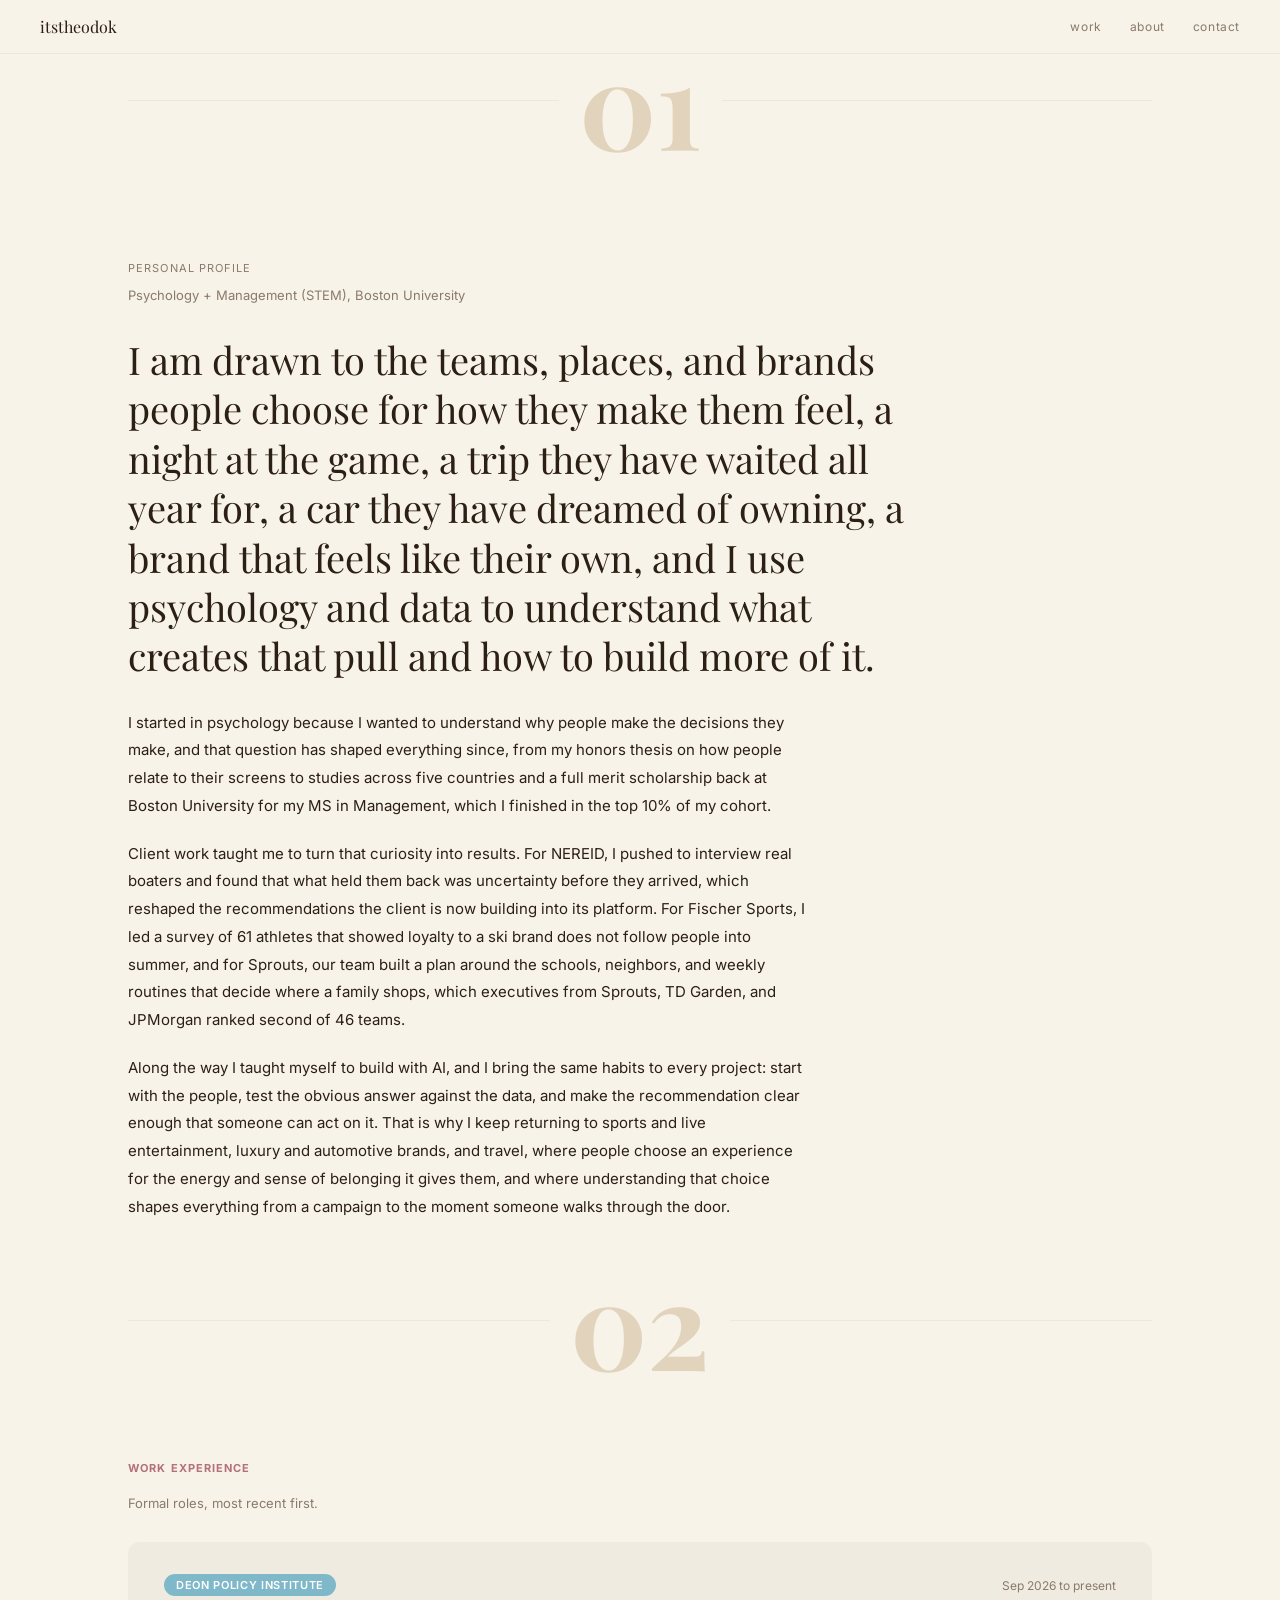
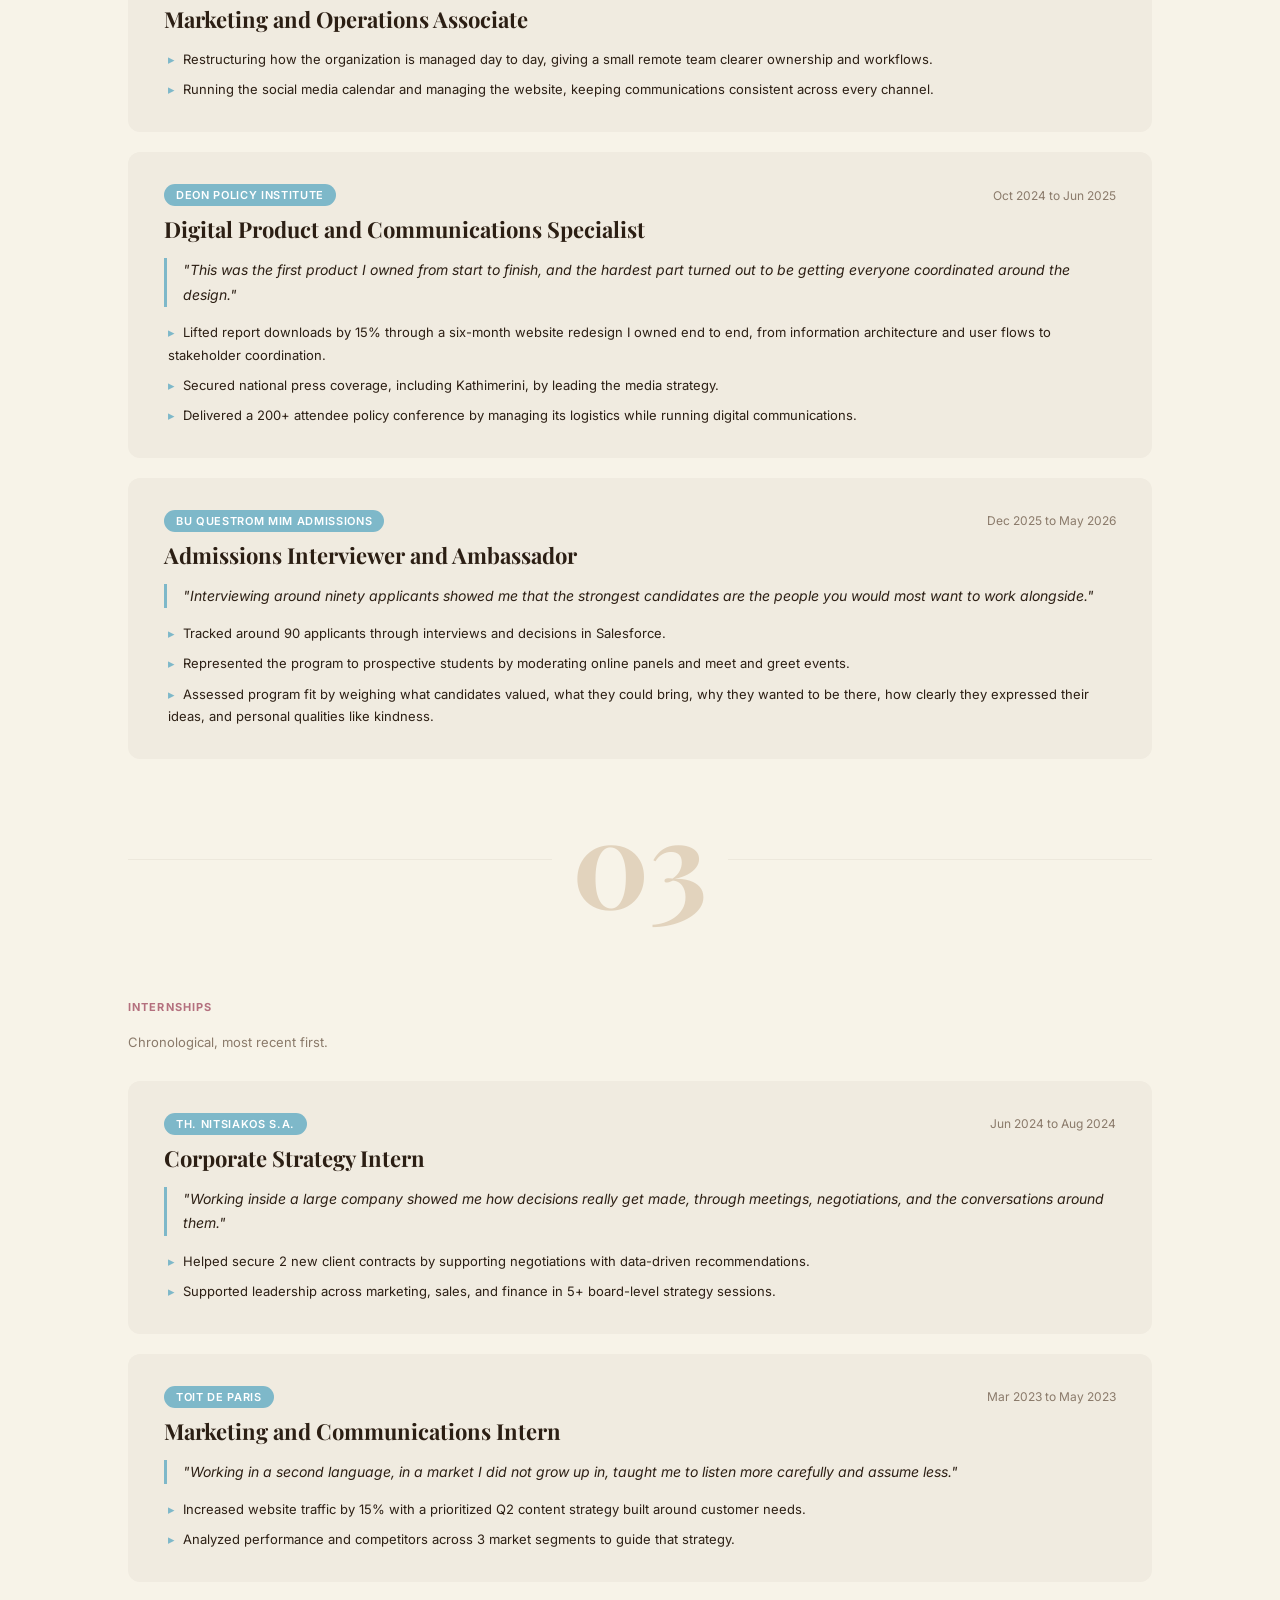
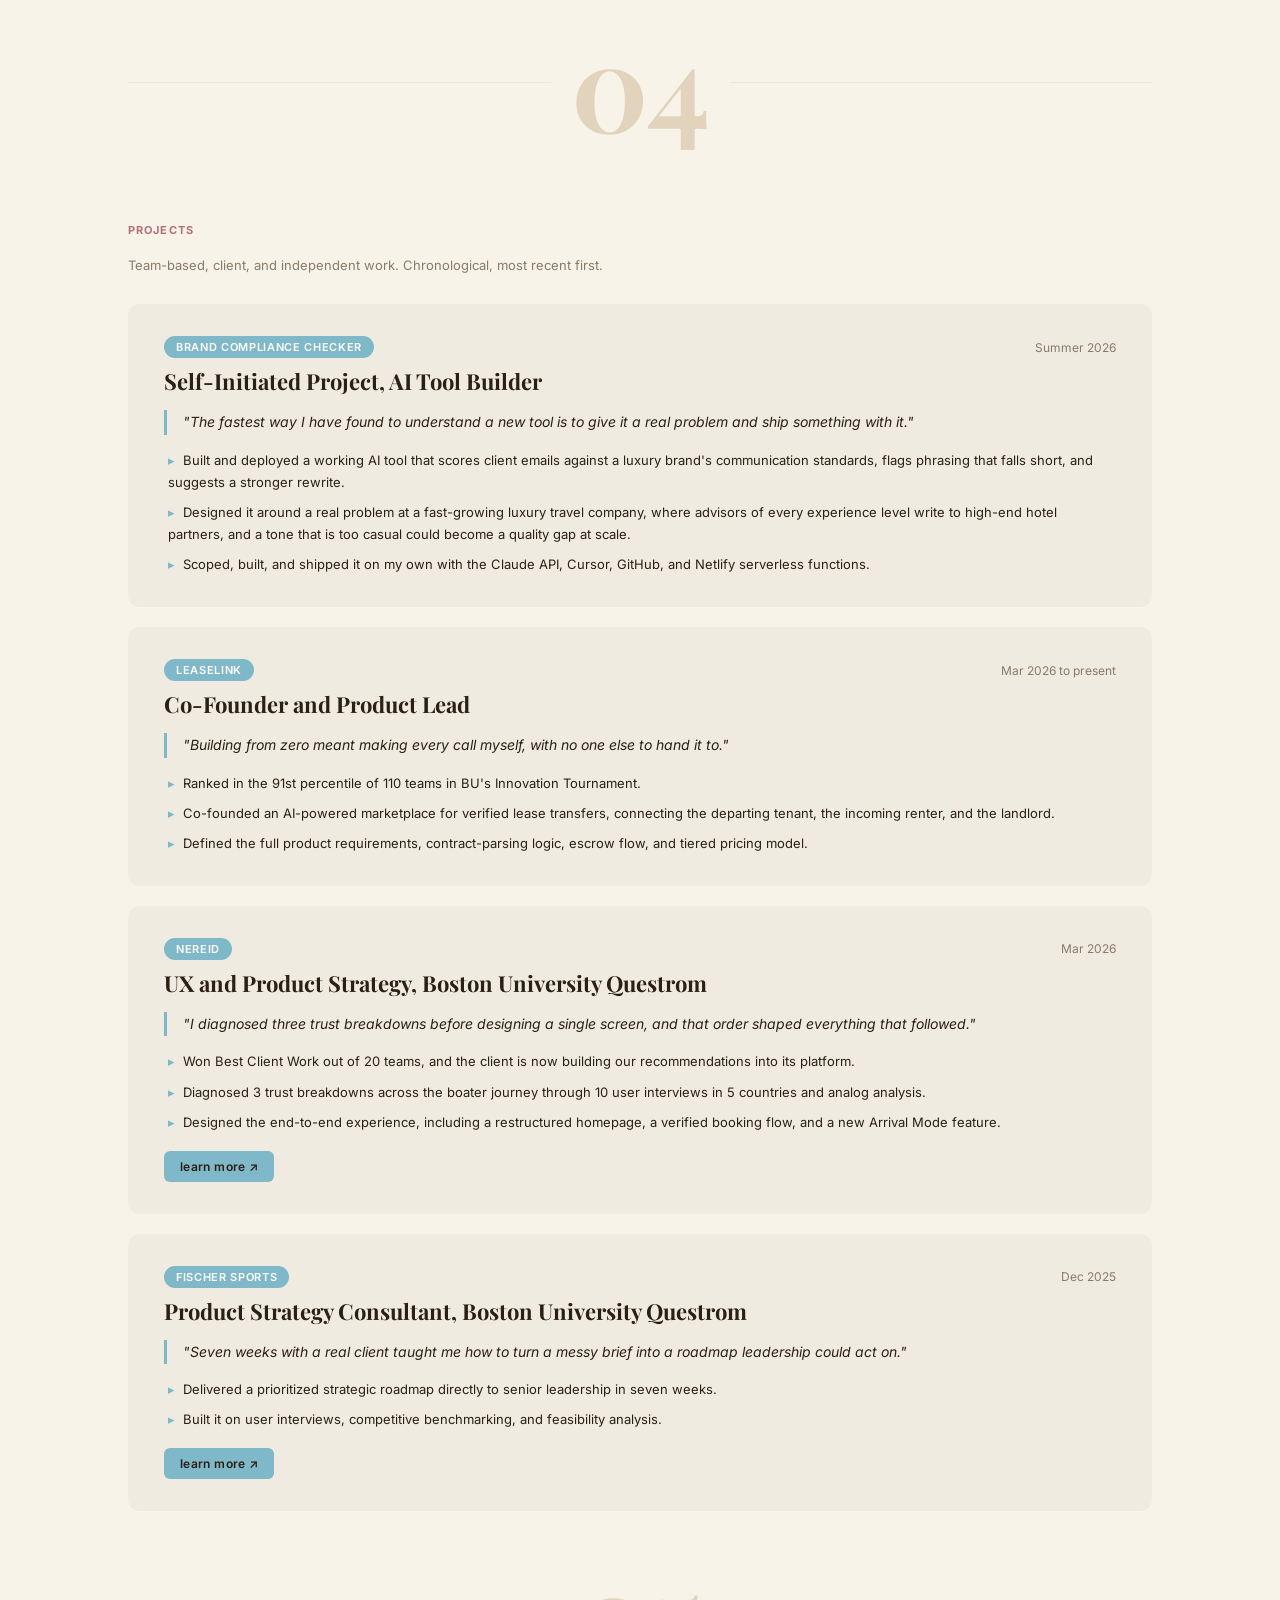
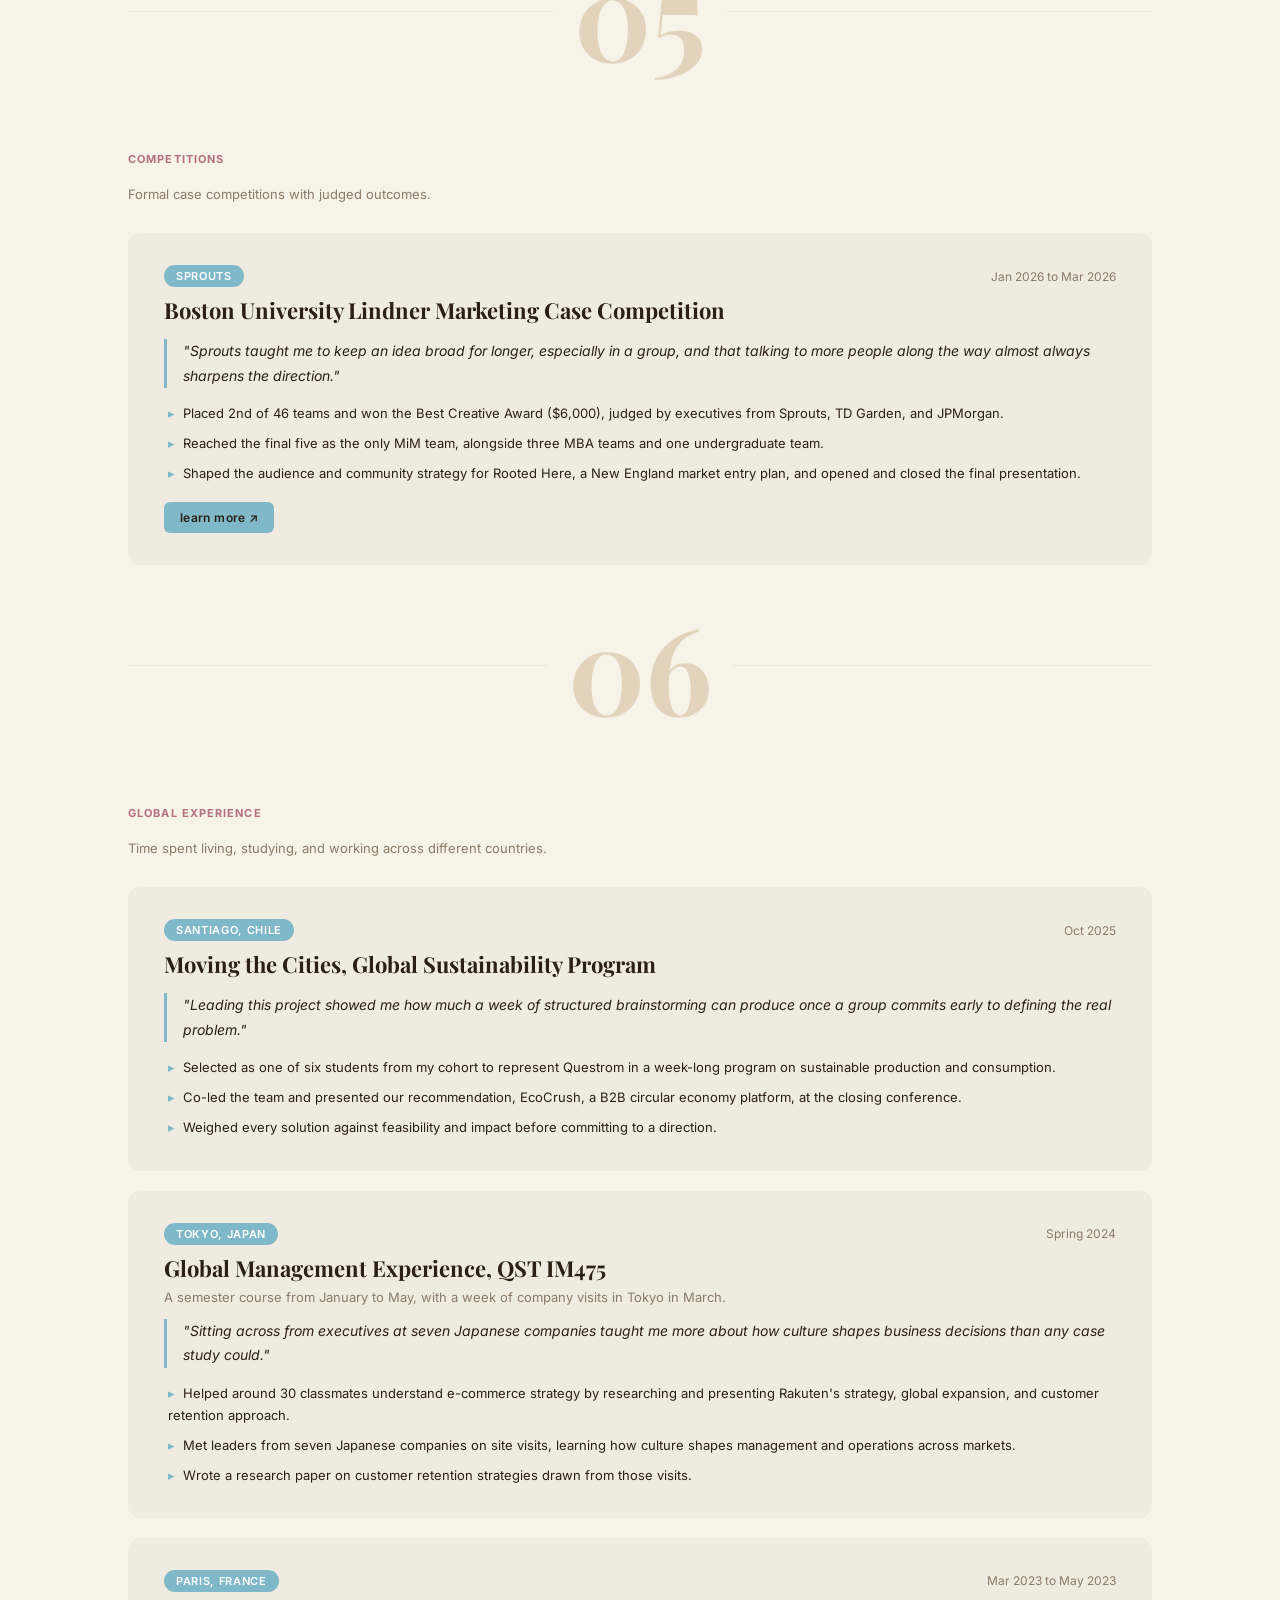
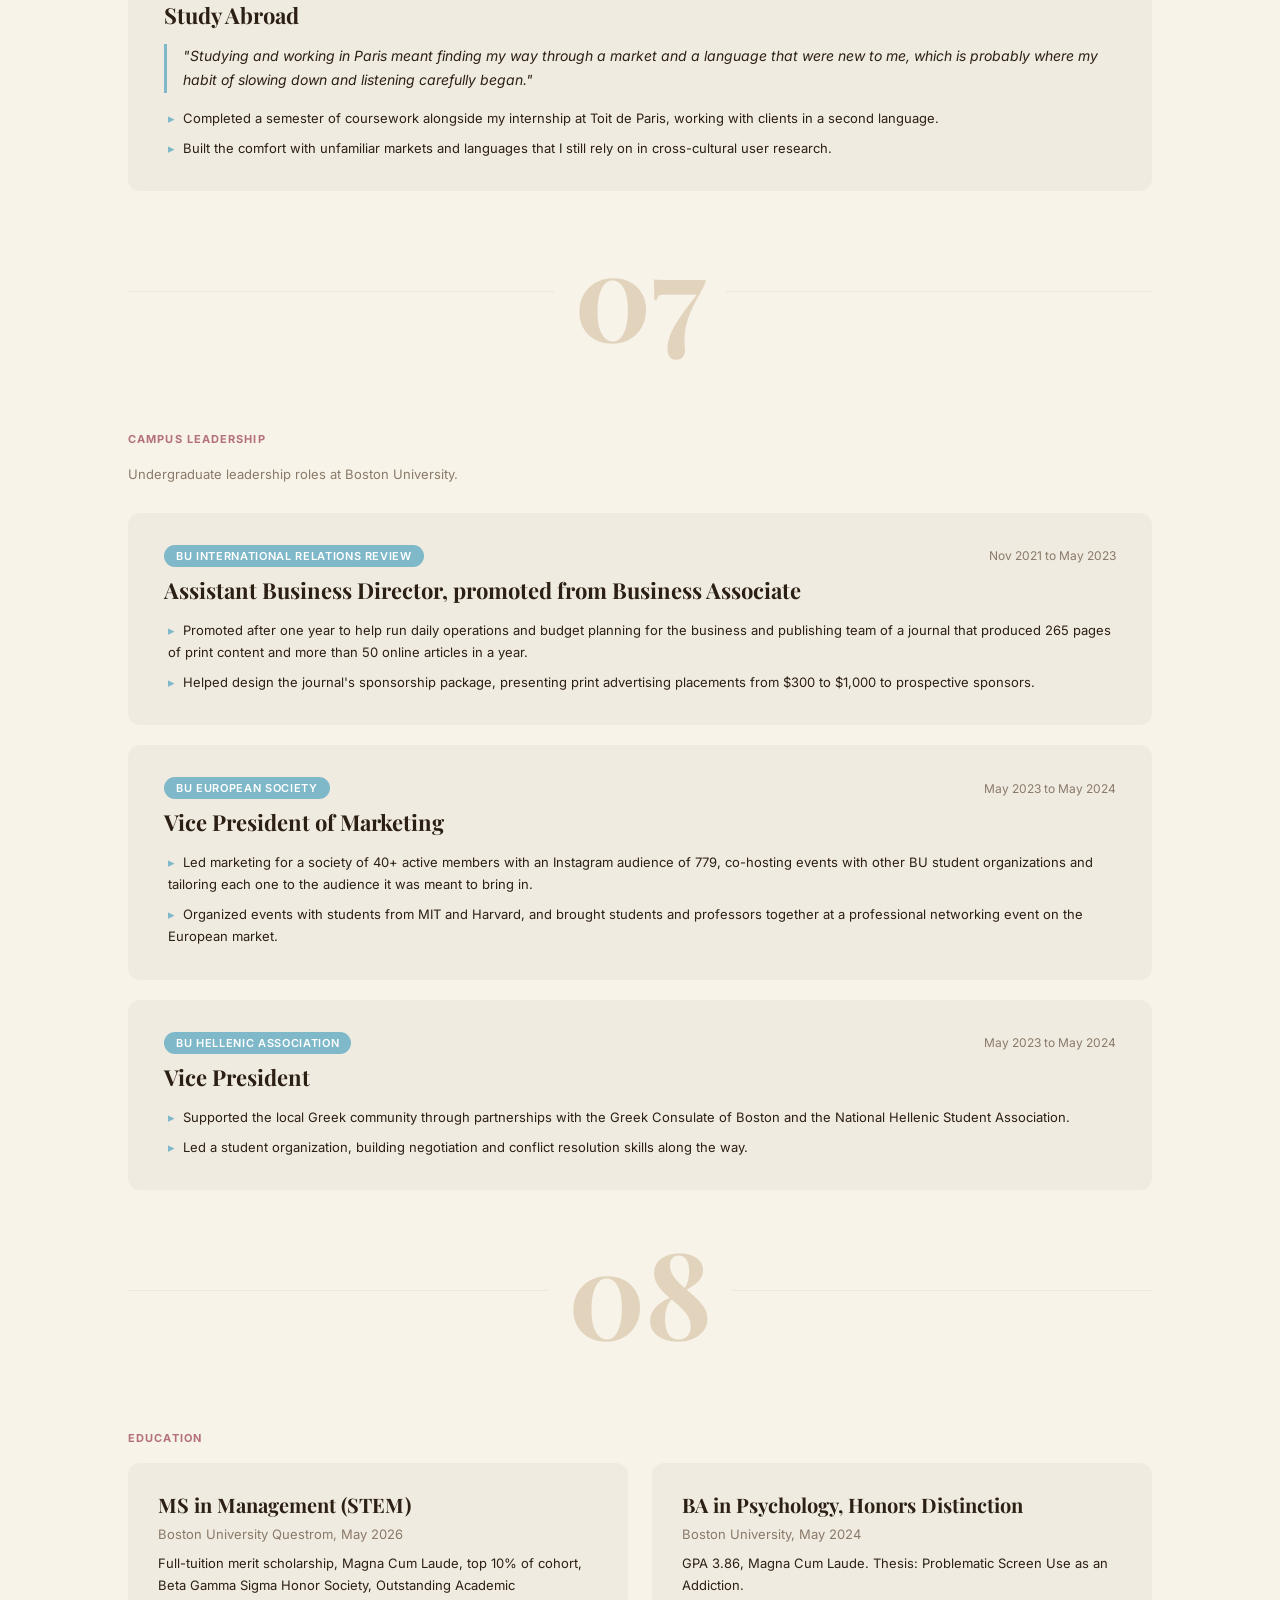
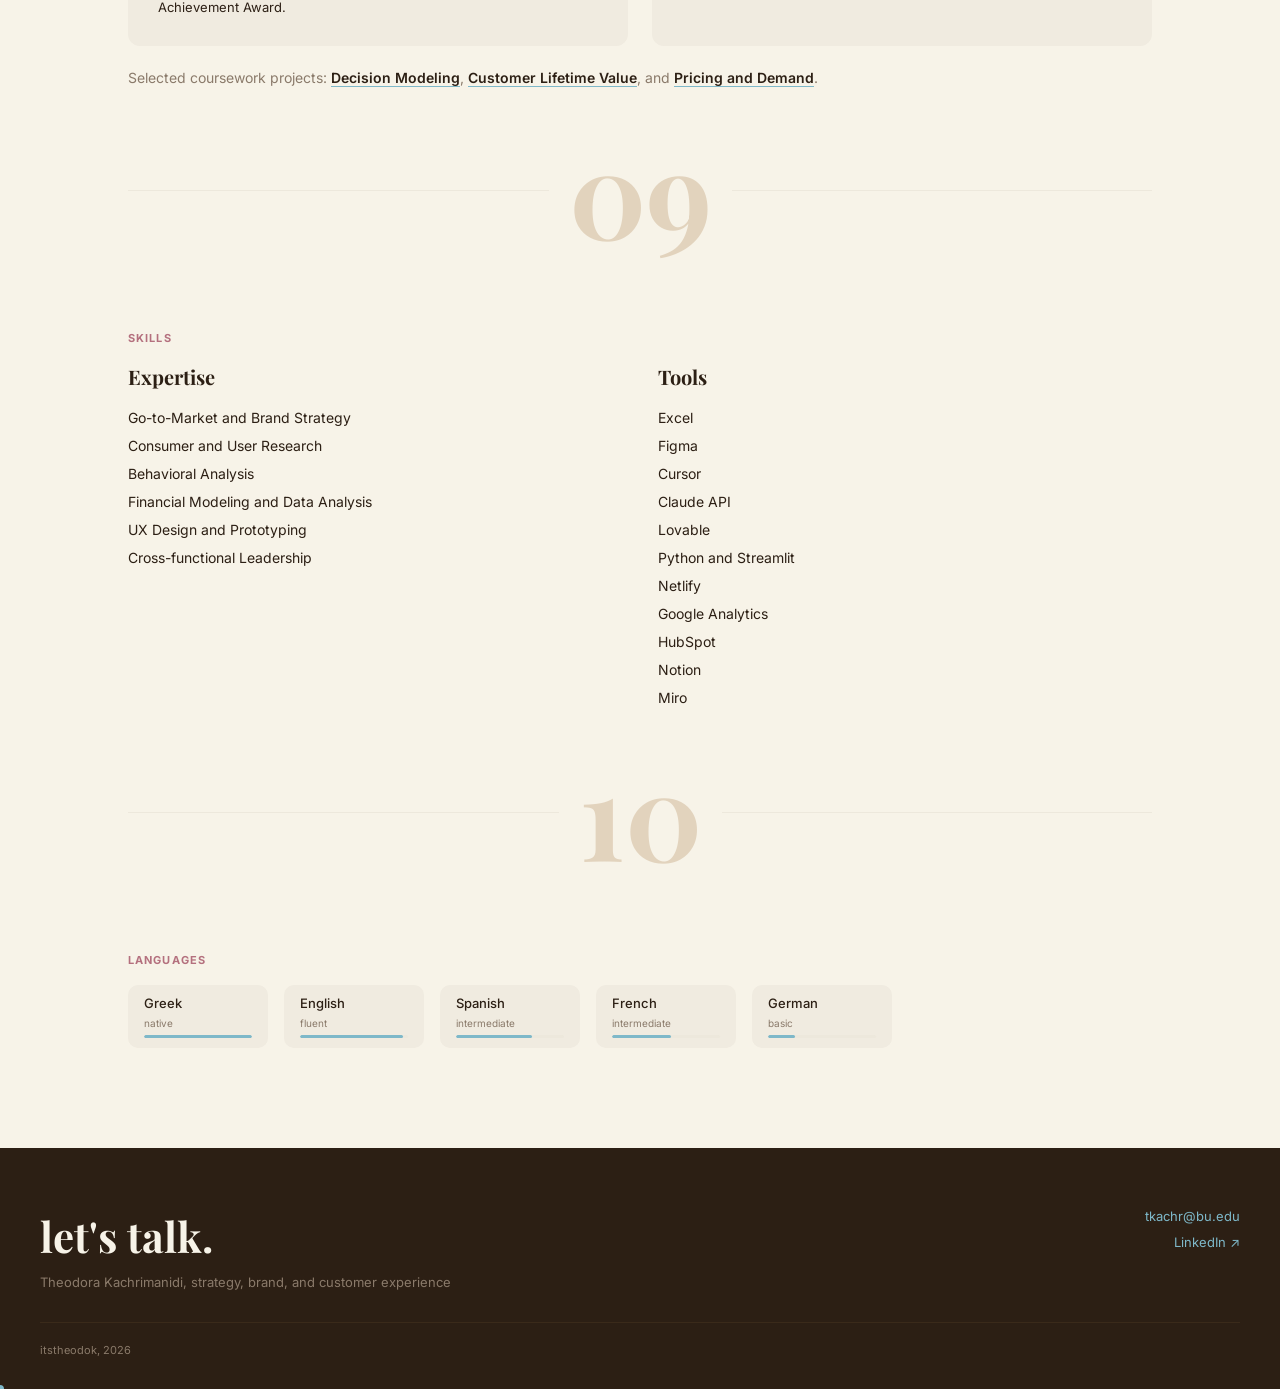
==== commit dbd0d481: "New homepage, about updates, remove writings" ====
--- a/about.html
+++ b/about.html
@@ -335,8 +335,32 @@
 <div class="section-divider"><span>07</span></div>
 <section class="about-section">
 <h3 class="section-label accent">Campus Leadership</h3>
-<p class="section-sublabel">Undergraduate leadership and research roles at Boston University.</p>
-<div class="experience-list">
+<p class="section-sublabel">Undergraduate leadership roles at Boston University.</p>
+<div class="experience-list">
+
+<article class="exp-card">
+<div class="exp-top">
+<span class="company-pill">BU International Relations Review</span>
+<span class="exp-date">Nov 2021 to May 2023</span>
+</div>
+<h4 class="exp-role">Assistant Business Director, promoted from Business Associate</h4>
+<ul>
+<li>Promoted after one year to help run daily operations and budget planning for the business and publishing team of a journal that produced 265 pages of print content and more than 50 online articles in a year.</li>
+<li>Helped design the journal's sponsorship package, presenting print advertising placements from $300 to $1,000 to prospective sponsors.</li>
+</ul>
+</article>
+
+<article class="exp-card">
+<div class="exp-top">
+<span class="company-pill">BU European Society</span>
+<span class="exp-date">May 2023 to May 2024</span>
+</div>
+<h4 class="exp-role">Vice President of Marketing</h4>
+<ul>
+<li>Led marketing for a society of 40+ active members with an Instagram audience of 779, co-hosting events with other BU student organizations and tailoring each one to the audience it was meant to bring in.</li>
+<li>Organized events with students from MIT and Harvard, and brought students and professors together at a professional networking event on the European market.</li>
+</ul>
+</article>
 
 <article class="exp-card">
 <div class="exp-top">
@@ -347,52 +371,6 @@
 <ul>
 <li>Supported the local Greek community through partnerships with the Greek Consulate of Boston and the National Hellenic Student Association.</li>
 <li>Led a student organization, building negotiation and conflict resolution skills along the way.</li>
-</ul>
-</article>
-
-<article class="exp-card">
-<div class="exp-top">
-<span class="company-pill">BU European Society</span>
-<span class="exp-date">May 2023 to May 2024</span>
-</div>
-<h4 class="exp-role">Vice President of Marketing</h4>
-<ul>
-<li>Ran cross-cultural marketing campaigns with partners in France, Italy, and Spain.</li>
-<li>Brought students and professors together at a professional networking event on the European market.</li>
-</ul>
-</article>
-
-<article class="exp-card">
-<div class="exp-top">
-<span class="company-pill">BU International Relations Review</span>
-<span class="exp-date">Nov 2021 to May 2023</span>
-</div>
-<h4 class="exp-role">Assistant Business Director, promoted from Business Associate</h4>
-<ul>
-<li>Promoted to Assistant Business Director after one year, taking on daily operations and budget planning for the journal's business and publishing section.</li>
-<li>Designed sponsor outreach materials and handled the day-to-day business challenges of a student publication.</li>
-</ul>
-</article>
-
-<article class="exp-card">
-<div class="exp-top">
-<span class="company-pill">BU College of General Studies</span>
-<span class="exp-date">Oct 2021 to May 2022</span>
-</div>
-<h4 class="exp-role">CGS Correspondent</h4>
-<ul>
-<li>Created content for the college's social media accounts and supported its marketing and communications initiatives.</li>
-</ul>
-</article>
-
-<article class="exp-card">
-<div class="exp-top">
-<span class="company-pill">VETSA</span>
-<span class="exp-date">Feb 2022 to Jan 2023</span>
-</div>
-<h4 class="exp-role">Undergraduate Research Volunteer</h4>
-<ul>
-<li>Contributed to the Vietnam Era Twin Study of Aging, a longitudinal study of memory and cognitive aging, strengthening my data analysis skills.</li>
 </ul>
 </article>
 
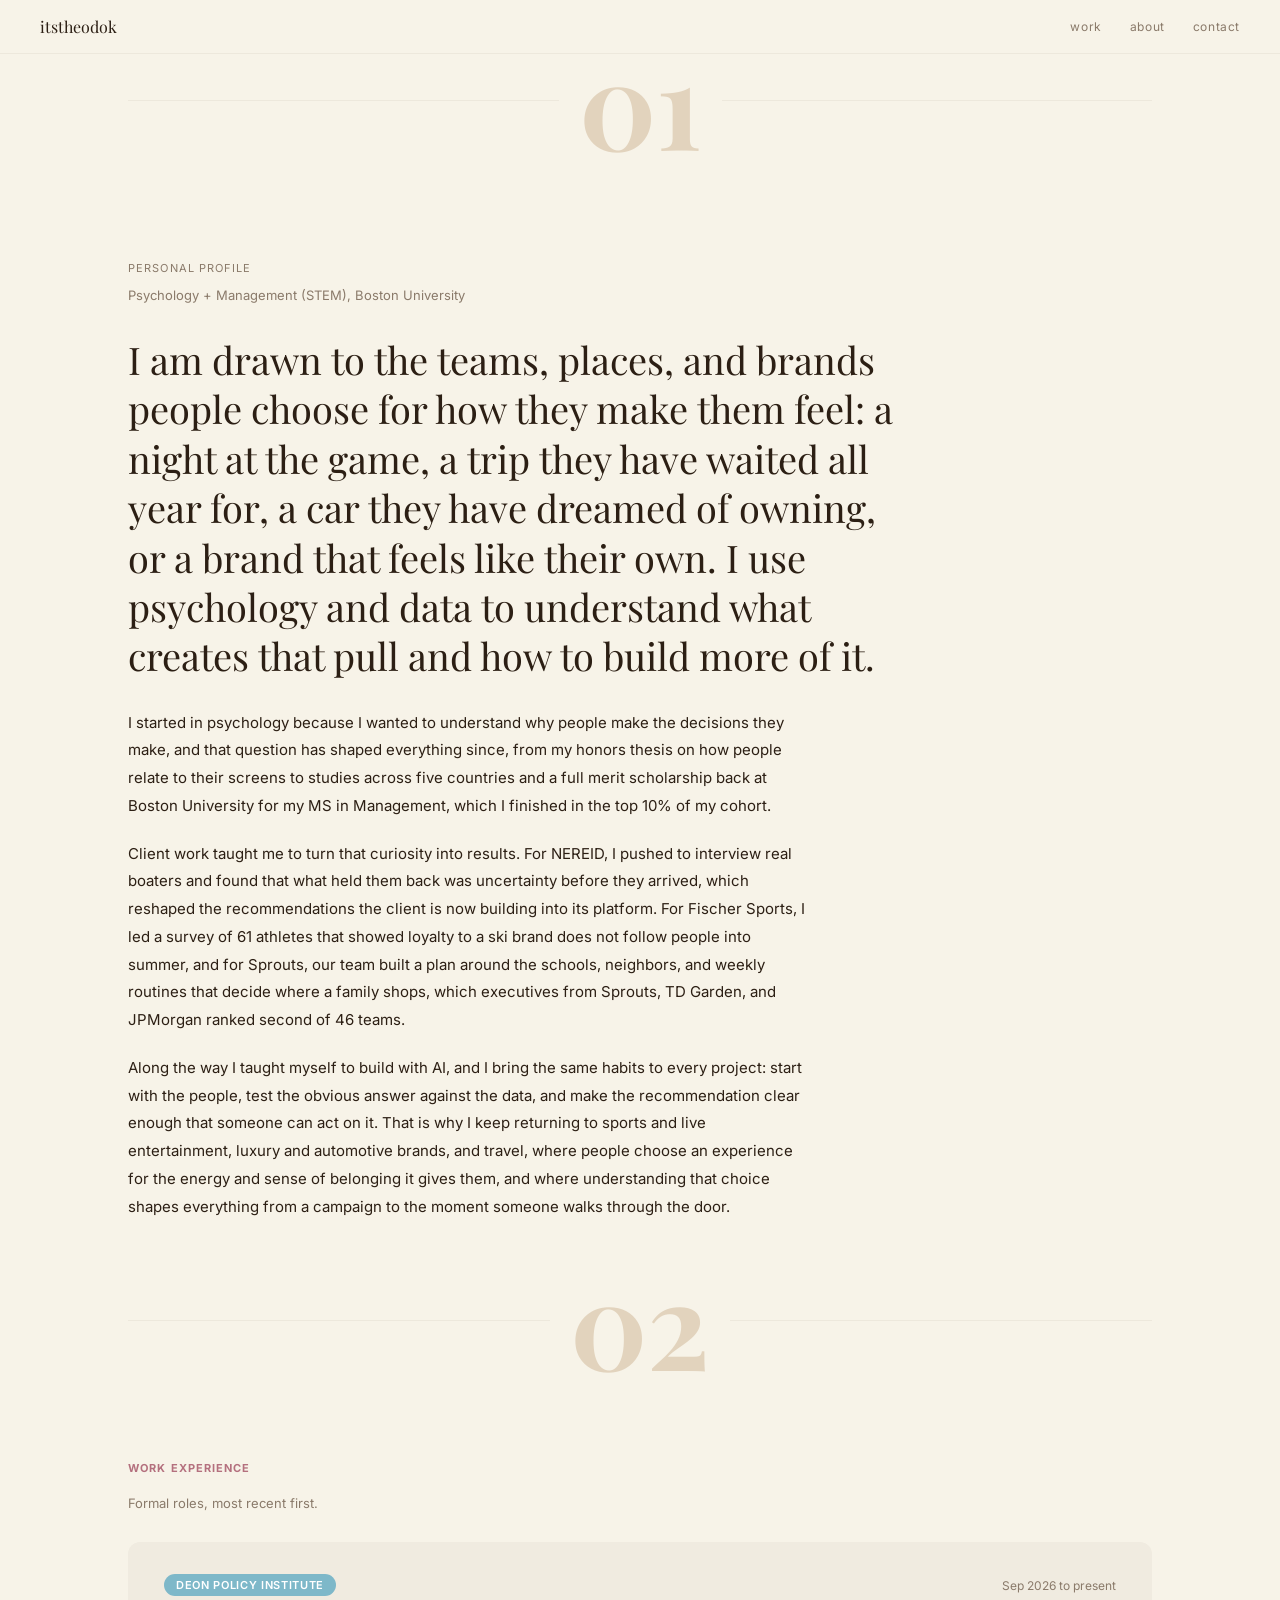
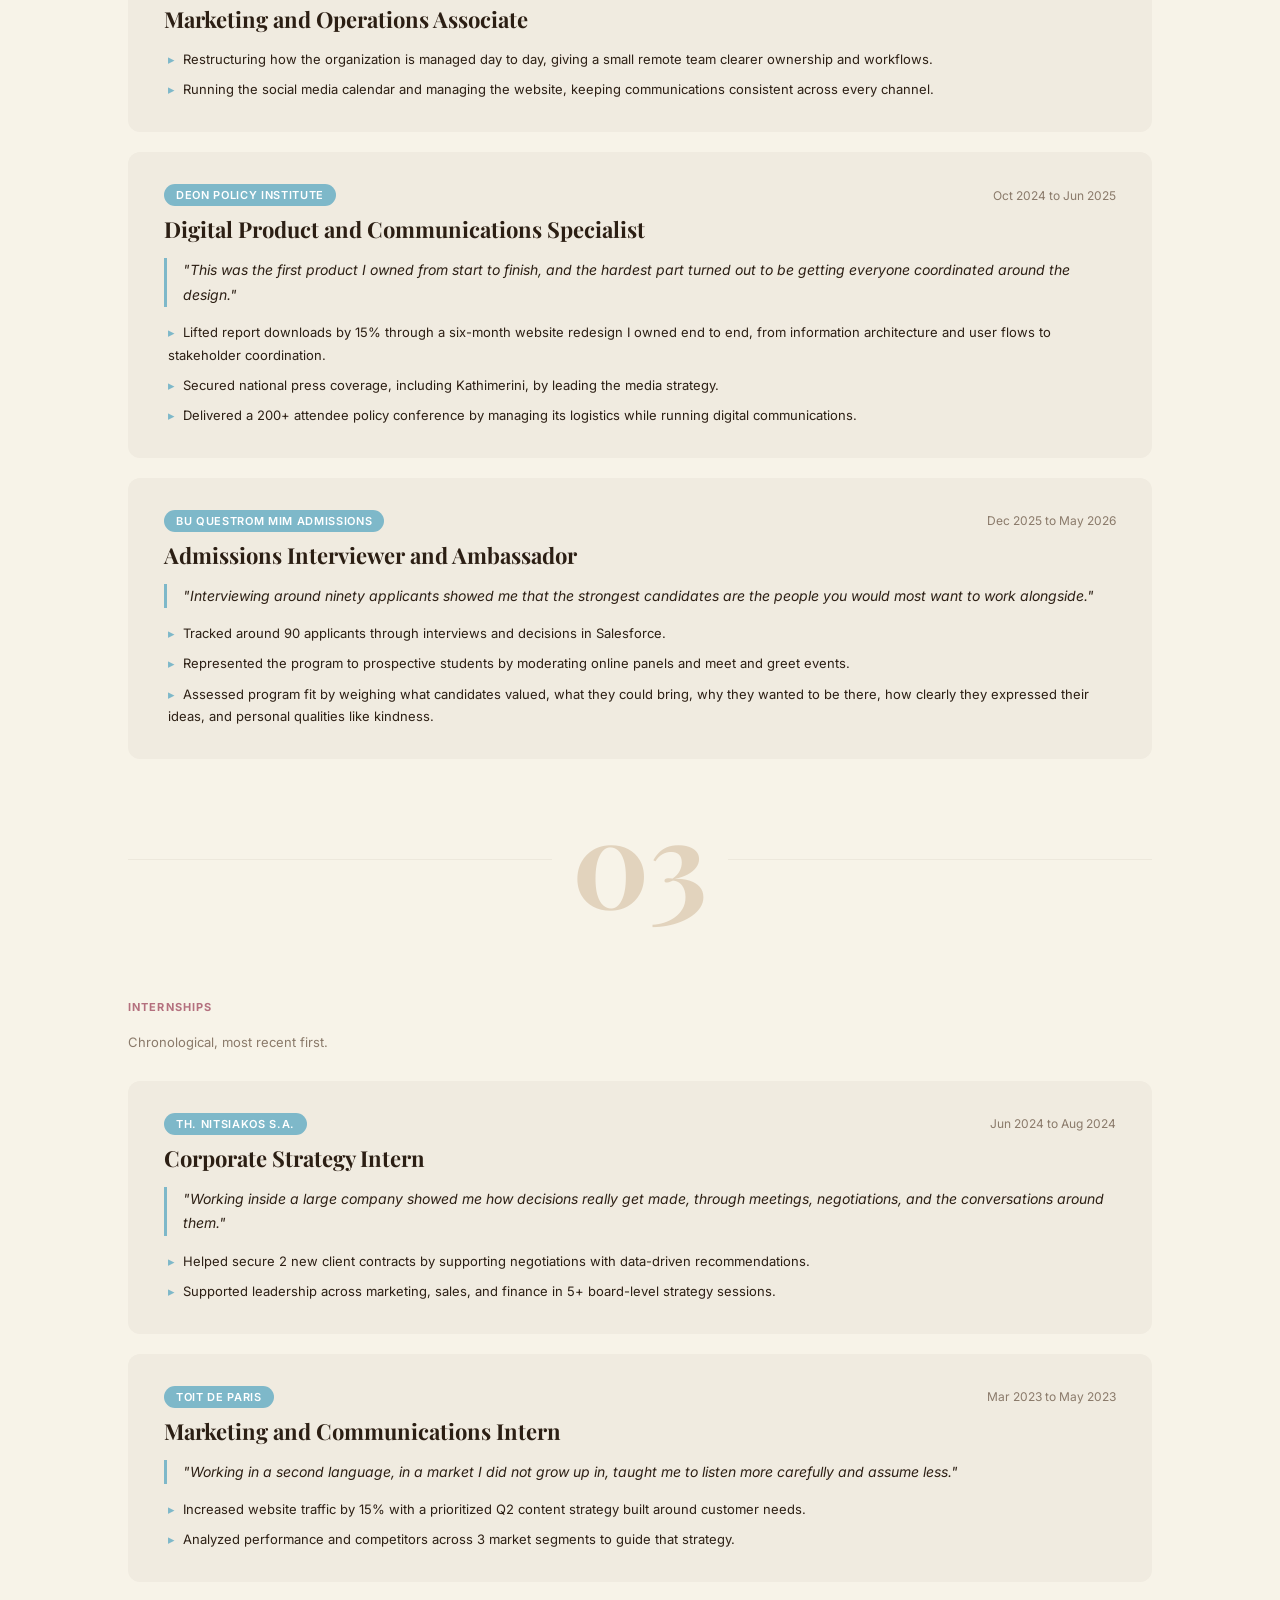
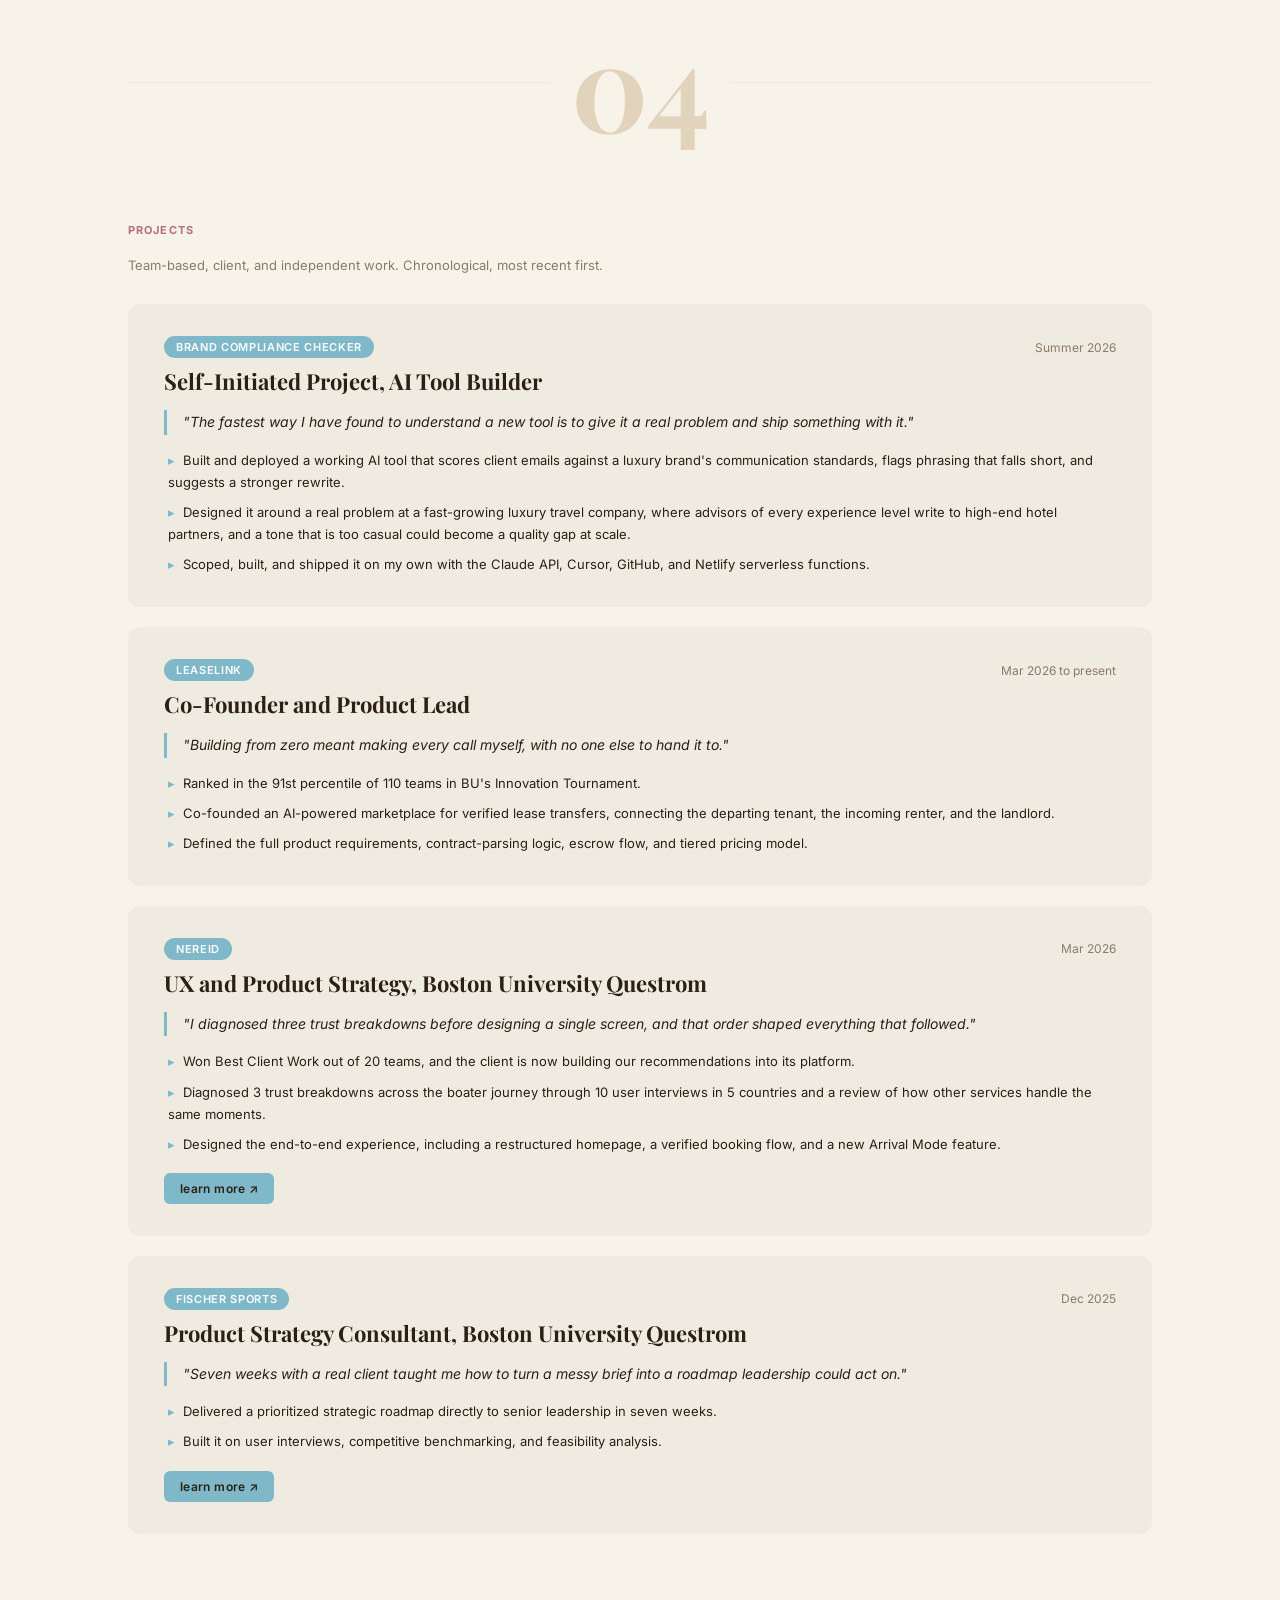
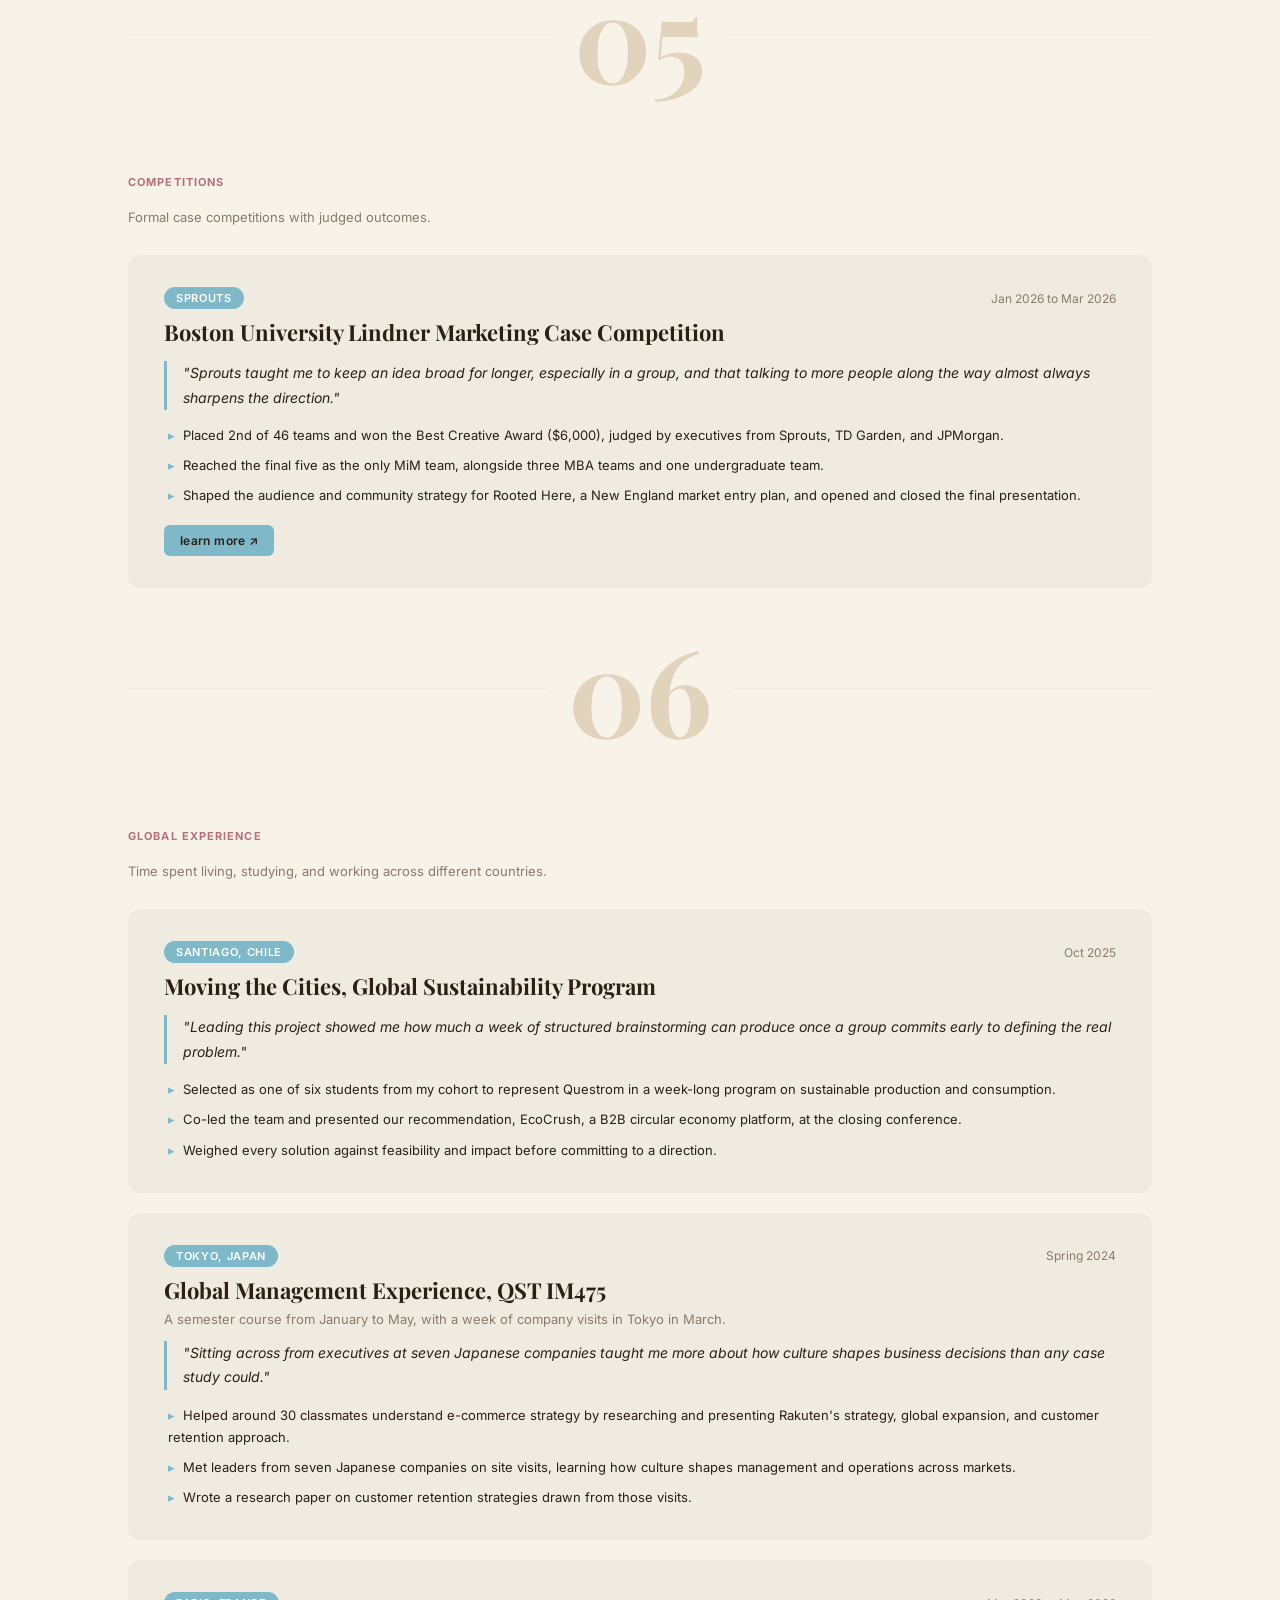
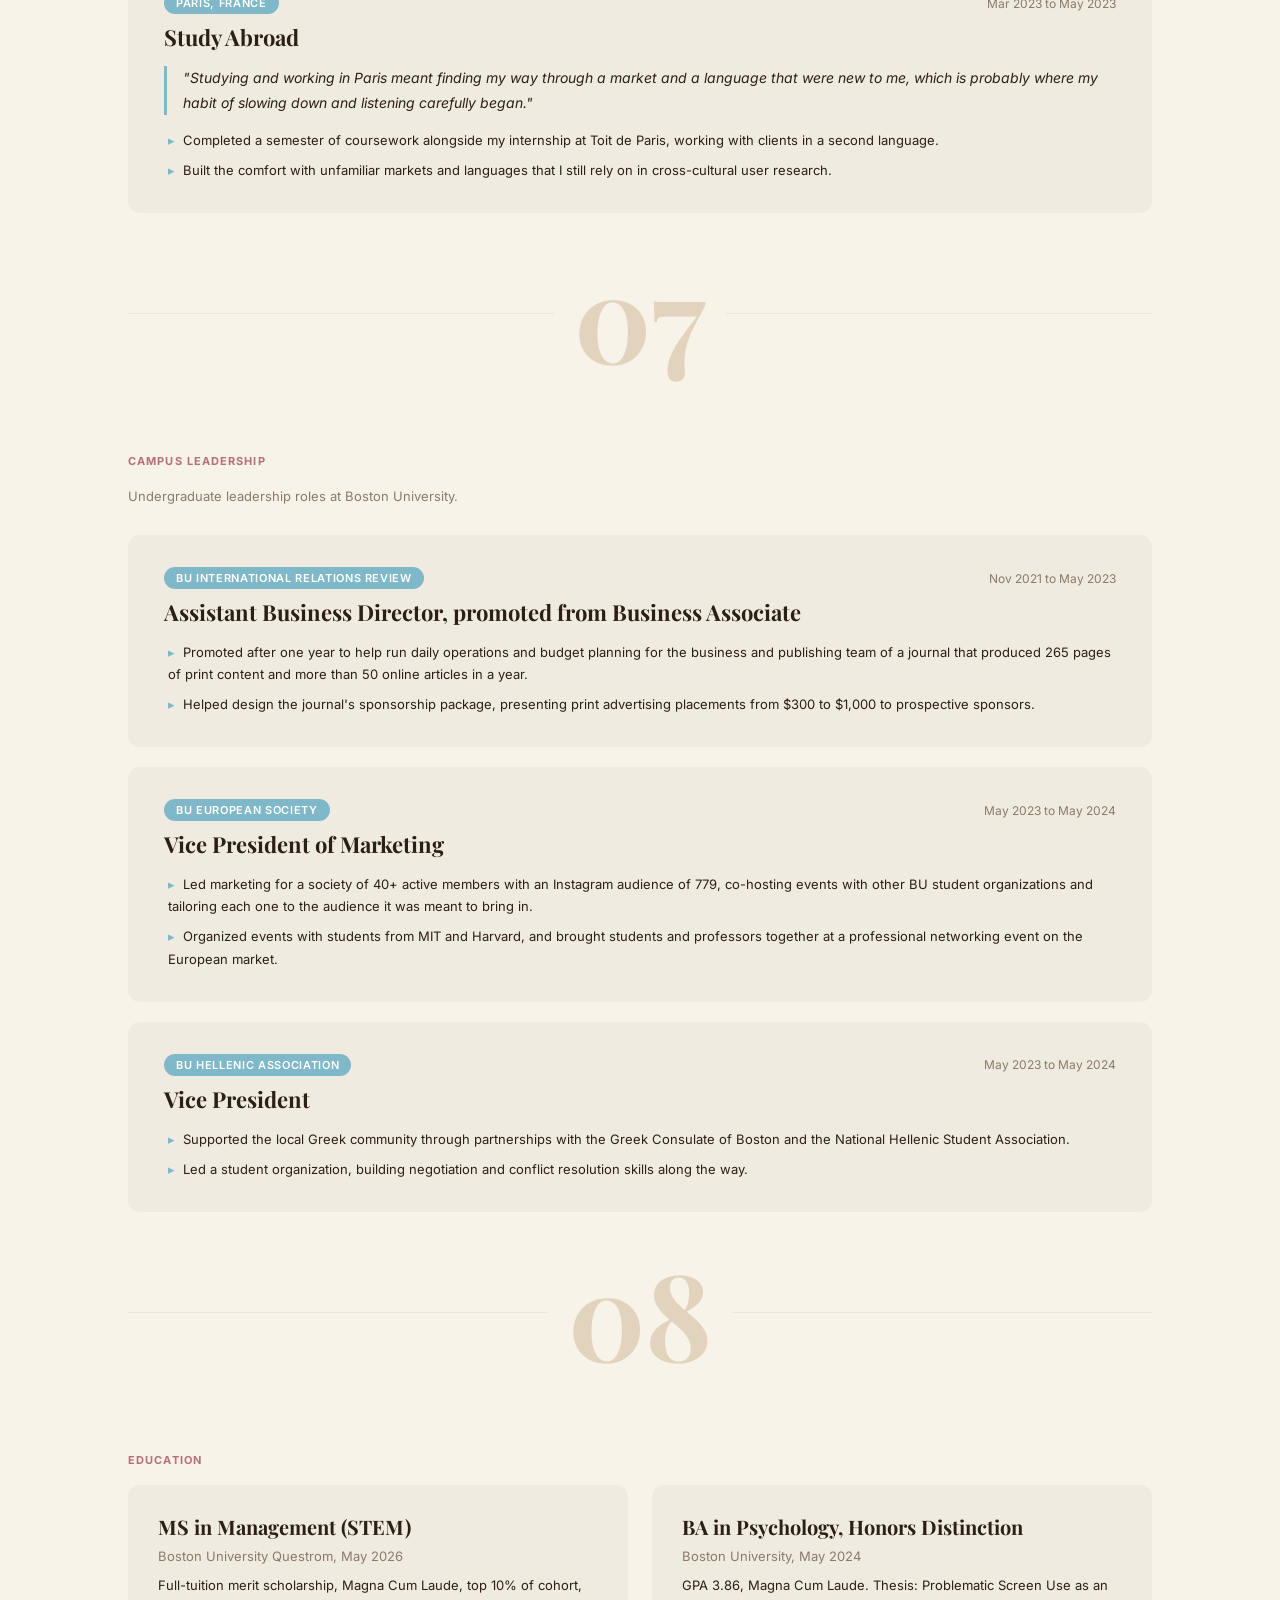
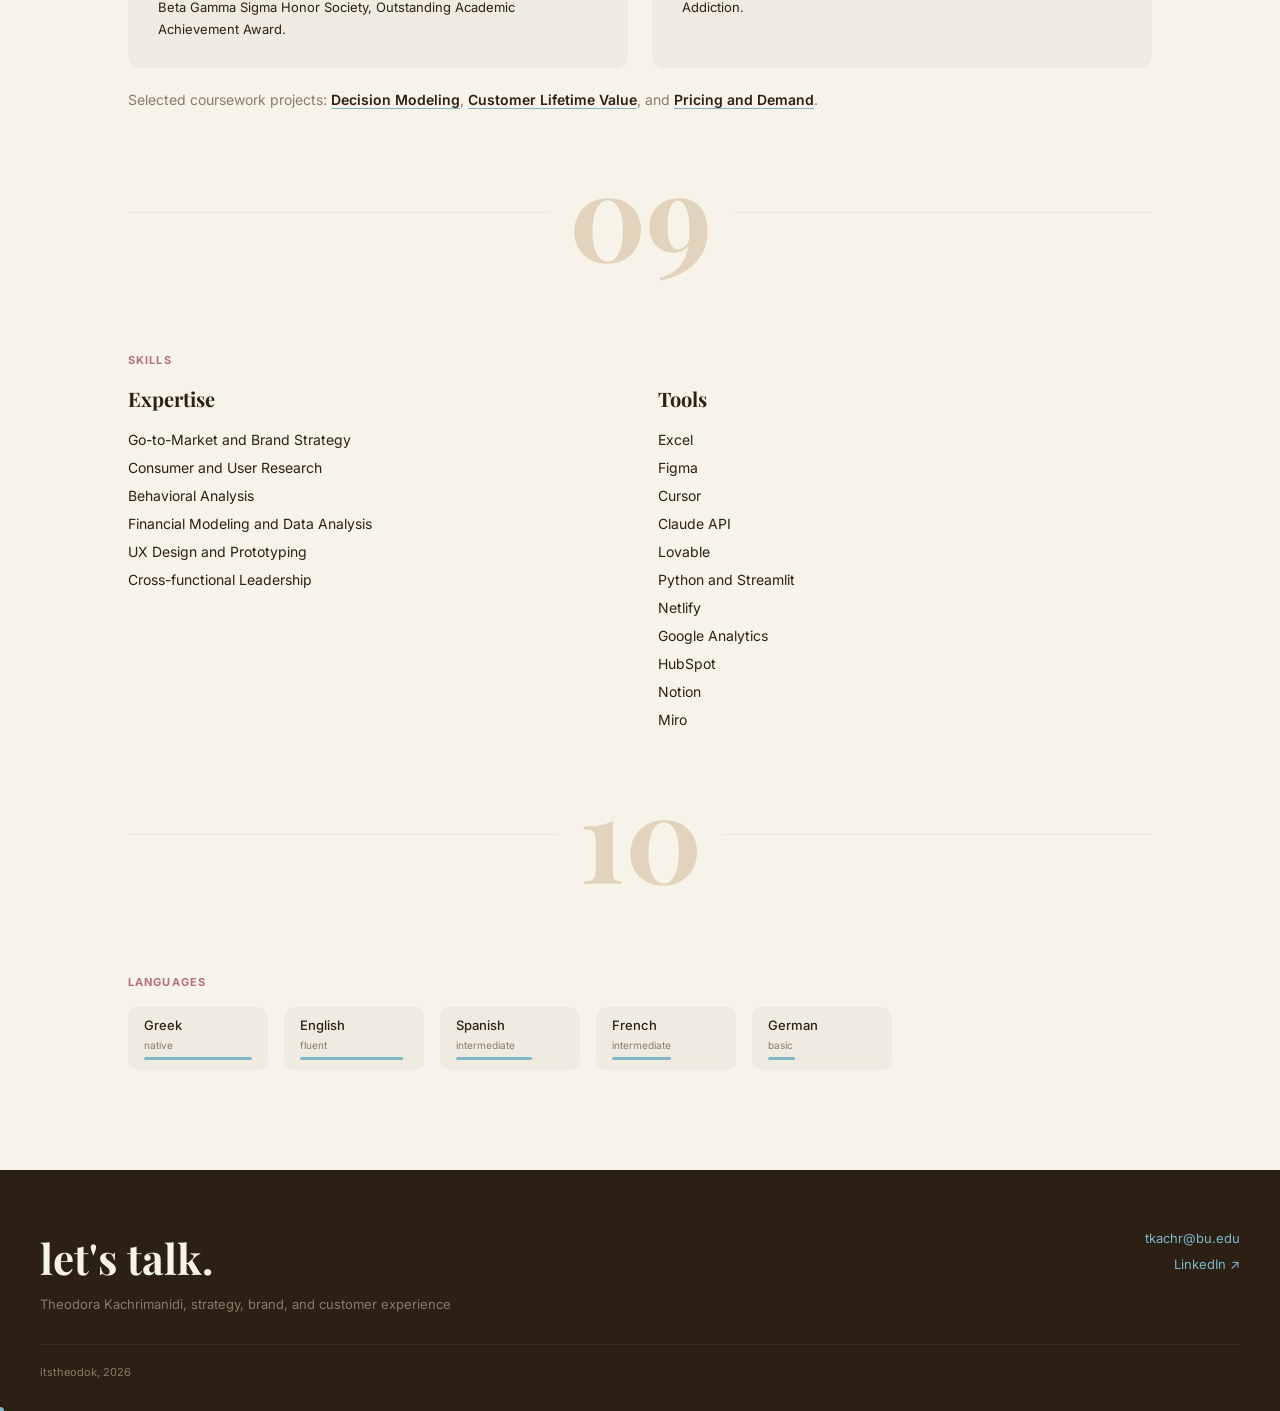
==== commit e71b3fee: "Final pass: writings on request, Sprouts quotes, About wording" ====
--- a/about.html
+++ b/about.html
@@ -101,7 +101,7 @@
 <section class="about-section">
 <p class="profile-label">Personal Profile</p>
 <p class="profile-meta">Psychology + Management (STEM), Boston University</p>
-<p class="pull-quote">I am drawn to the teams, places, and brands people choose for how they make them feel, a night at the game, a trip they have waited all year for, a car they have dreamed of owning, a brand that feels like their own, and I use psychology and data to understand what creates that pull and how to build more of it.</p>
+<p class="pull-quote">I am drawn to the teams, places, and brands people choose for how they make them feel: a night at the game, a trip they have waited all year for, a car they have dreamed of owning, or a brand that feels like their own. I use psychology and data to understand what creates that pull and how to build more of it.</p>
 <p class="profile-copy">I started in psychology because I wanted to understand why people make the decisions they make, and that question has shaped everything since, from my honors thesis on how people relate to their screens to studies across five countries and a full merit scholarship back at Boston University for my MS in Management, which I finished in the top 10% of my cohort.</p>
 <p class="profile-copy">Client work taught me to turn that curiosity into results. For NEREID, I pushed to interview real boaters and found that what held them back was uncertainty before they arrived, which reshaped the recommendations the client is now building into its platform. For Fischer Sports, I led a survey of 61 athletes that showed loyalty to a ski brand does not follow people into summer, and for Sprouts, our team built a plan around the schools, neighbors, and weekly routines that decide where a family shops, which executives from Sprouts, TD Garden, and JPMorgan ranked second of 46 teams.</p>
 <p class="profile-copy">Along the way I taught myself to build with AI, and I bring the same habits to every project: start with the people, test the obvious answer against the data, and make the recommendation clear enough that someone can act on it. That is why I keep returning to sports and live entertainment, luxury and automotive brands, and travel, where people choose an experience for the energy and sense of belonging it gives them, and where understanding that choice shapes everything from a campaign to the moment someone walks through the door.</p>
@@ -234,7 +234,7 @@
 <p class="exp-quote">"I diagnosed three trust breakdowns before designing a single screen, and that order shaped everything that followed."</p>
 <ul>
 <li>Won Best Client Work out of 20 teams, and the client is now building our recommendations into its platform.</li>
-<li>Diagnosed 3 trust breakdowns across the boater journey through 10 user interviews in 5 countries and analog analysis.</li>
+<li>Diagnosed 3 trust breakdowns across the boater journey through 10 user interviews in 5 countries and a review of how other services handle the same moments.</li>
 <li>Designed the end-to-end experience, including a restructured homepage, a verified booking flow, and a new Arrival Mode feature.</li>
 </ul>
 <a class="exp-link" href="nereid.html">learn more ↗</a>
